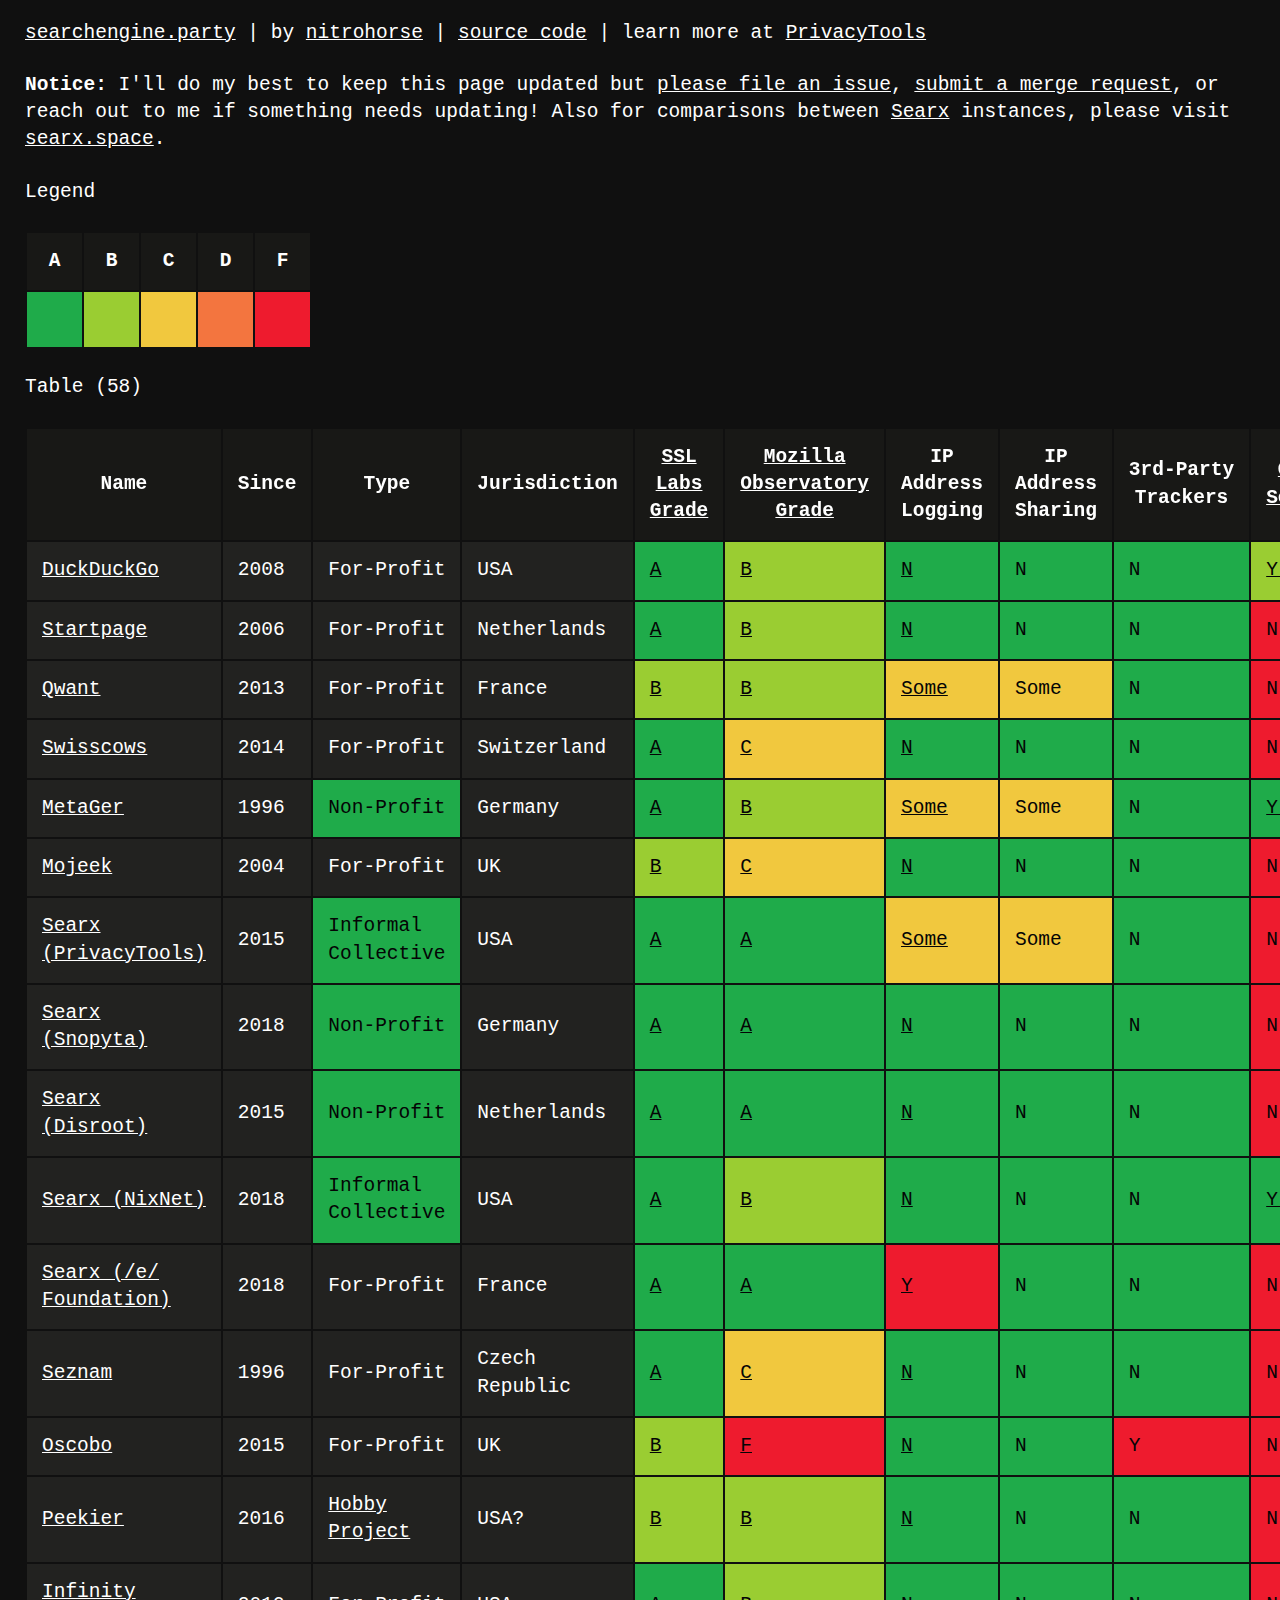
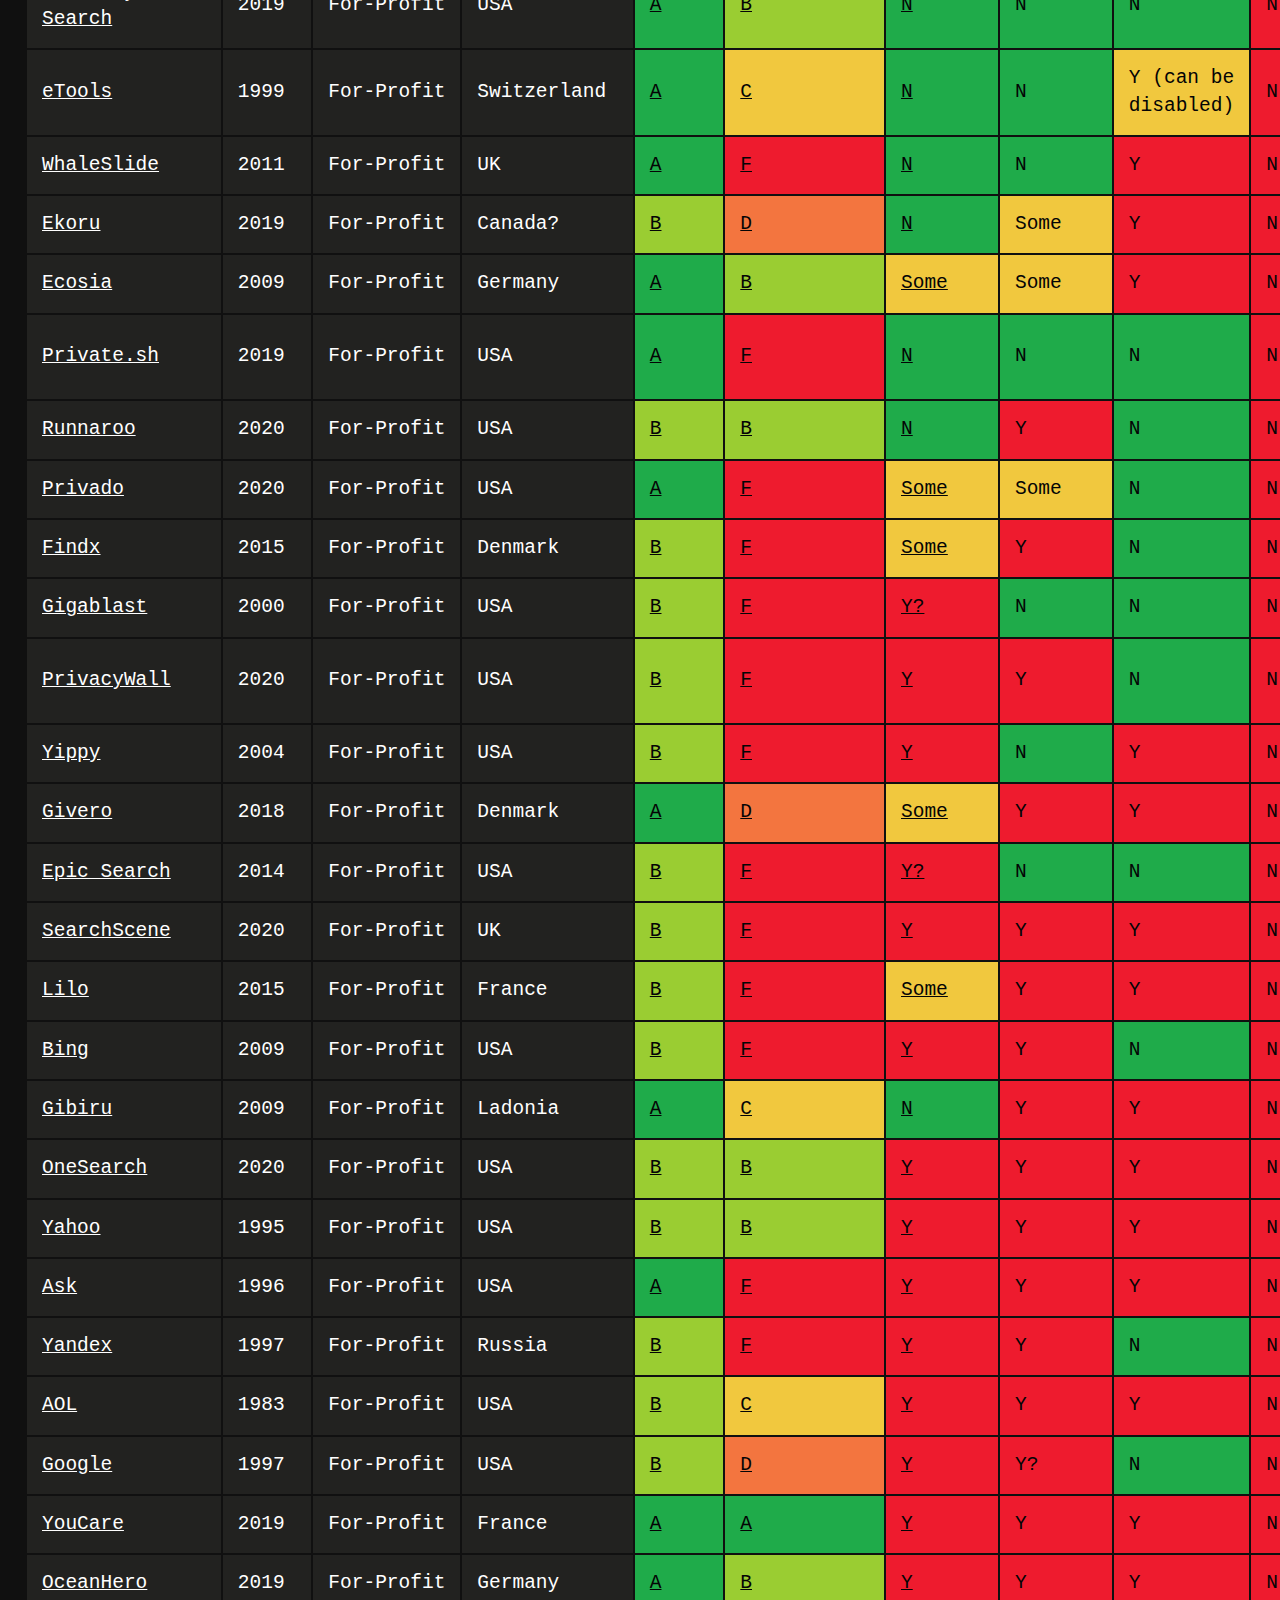
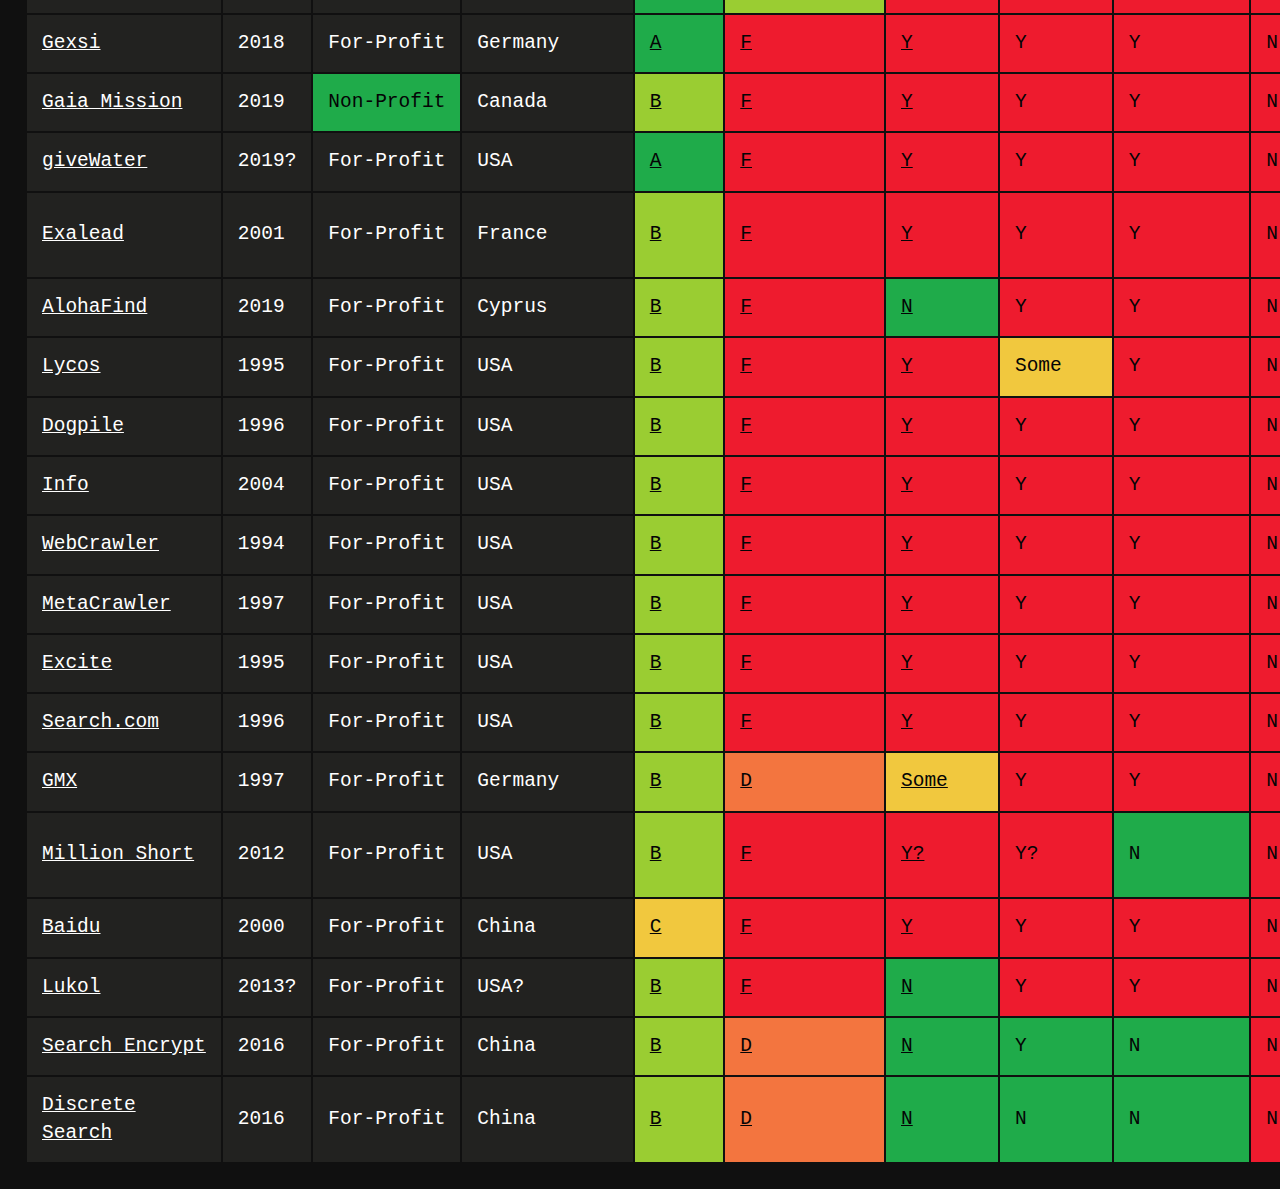
==== index.html @ 4ae49637 "Update Startpage observatory score to B" ====
<!doctype html>
<html class="no-js" lang="en-US">

<head>
	<meta charset="utf-8">
	<title>Search Engine Party</title>
	<meta name="description" content="Compare popular search engines across security and privacy related data points.">
	<meta name="viewport" content="width=device-width, initial-scale=1">

	<link rel="apple-touch-icon" href="icon.png">

	<link rel="stylesheet" href="css/normalize.css">
	<link rel="stylesheet" href="css/main.css">
</head>

<body>
	<!--[if IE]>
		<p class="browserupgrade">You are using an <strong>outdated</strong> browser. Please <a href="https://browsehappy.com" target="_blank" rel="external noopener noreferrer">upgrade your browser</a> to improve your experience and security.</p>
	<![endif]-->

	<p id="header-links">
		<a href="https://searchengine.party/" rel="external noopener noreferrer">searchengine.party</a> | by <a href="https://nitrohorse.com/" target="_blank" rel="external noopener noreferrer">nitrohorse</a> | <a href="https://gitlab.com/nitrohorse/search-engines-compare" target="_blank" rel="external noopener noreferrer">source code</a> | learn more at <a href="https://www.privacytools.io/" target="_blank" rel="external noopener noreferrer">PrivacyTools</a>
	</p>

	<p class="header-title">
		<b>Notice:</b> I'll do my best to keep this page updated but <a href="https://gitlab.com/nitrohorse/search-engines-compare/-/issues" target="_blank" rel="external noopener noreferrer">please file an issue</a>, <a href="https://gitlab.com/nitrohorse/search-engines-compare/-/merge_requests" target="_blank" rel="external noopener noreferrer">submit a merge request</a>, or reach out to me if something needs updating! Also for comparisons between <a href="https://searx.me" target="_blank" rel="external noopener noreferrer">Searx</a> instances, please visit <a href="https://searx.space" target="_blank" rel="external noopener noreferrer">searx.space</a>.
	</p>

	<p class="header-title">
		Legend
	</p>

	<table aria-label="Legend">
		<tr>
			<th>A</th>
			<th>B</th>
			<th>C</th>
			<th>D</th>
			<th>F</th>
		</tr>
		<tr>
			<td class="legend a-rating text-rating"></td>
			<td class="legend b-rating text-rating"></td>
			<td class="legend c-rating text-rating"></td>
			<td class="legend d-rating text-rating"></td>
			<td class="legend f-rating text-rating"></td>
		</tr>
	</table>

	<p class="header-title">
		Table (58)
	</p>

	<table id="comparison" aria-label="Comparison">
		<thead>
			<tr>
				<th id="header-name">Name</th>
				<th id="header-since">Since</th>
				<th id="header-type">Type</th>
				<th id="header-jurisdiction">Jurisdiction</th>
				<th id="header-ssllabs"><a href="https://www.ssllabs.com/ssltest/" target="_blank" rel="external noopener noreferrer">SSL Labs Grade</a></th>
				<th id="header-observatory"><a href="https://observatory.mozilla.org/" target="_blank" rel="external noopener noreferrer">Mozilla Observatory Grade</a></th>
				<th id="header-ip-logging">IP Address Logging</th>
				<th id="header-ip-sharing">IP Address Sharing</th>
				<th id="header-3rd-party-tracking">3rd-Party Trackers</th>
				<th id="header-onion-service"><a href="https://en.wikipedia.org/wiki/.onion" target="_blank" rel="external noopener noreferrer">Onion Service</a></th>
				<th id="header-post-request"><a href="https://en.wikipedia.org/wiki/POST_(HTTP)" target="_blank" rel="external noopener noreferrer">POST Request Support</a></th>
				<th id="header-dnssec"><a href="https://en.wikipedia.org/wiki/Domain_Name_System_Security_Extensions" target="_blank" rel="external noopener noreferrer">DNSSEC</a></th>
				<th id="header-ipv6"><a href="https://en.wikipedia.org/wiki/IPv6" target="_blank" rel="external noopener noreferrer">IPv6</a></th>
				<th id="header-hsts"><a href="https://en.wikipedia.org/wiki/HTTP_Strict_Transport_Security" target="_blank" rel="external noopener noreferrer">HSTS</a></th>
				<th id="header-disabled-js">Disabled JS Support</th>
				<th id="header-onion-captchas">Onion Routing CAPTCHAs</th>
				<th id="header-filters-adult-content">Filters Adult Content</th>
				<th id="header-proxy-service">Proxy Service</th>
				<th id="header-clearnet-url">GET URL</th>
			</tr>
		</thead>
		<tbody>
			<tr>
				<td id="duckduckgo-name"><a href="https://duckduckgo.com" target="_blank" rel="external noopener noreferrer">DuckDuckGo</a></td>
				<td id="duckduckgo-since">2008</td>
				<td id="duckduckgo-type">For-Profit</td>
				<td id="duckduckgo-jurisdiction">USA</td>
				<td id="duckduckgo-ssllabs" class="a-rating"><a href="https://www.ssllabs.com/ssltest/analyze.html?d=duckduckgo.com" target="_blank" rel="external noopener noreferrer" class="text-rating"><div class="a-rating text-rating">A<br /></div></a></td>
				<td id="duckduckgo-observatory" class="b-rating"><a href="https://observatory.mozilla.org/analyze/duckduckgo.com" target="_blank" rel="external noopener noreferrer" class="text-rating"><div class="b-rating text-rating">B<br /></div></a></td>
				<td id="duckduckgo-ip-logging" class="a-rating"><a href="https://duckduckgo.com/privacy" target="_blank" rel="external noopener noreferrer" class="text-rating"><div class="a-rating text-rating">N<br /></div></a></td>
				<td id="duckduckgo-ip-sharing" class="a-rating text-rating">N</td>
				<td id="duckduckgo-3rd-party-trackers" class="a-rating text-rating">N</td>
				<td id="duckduckgo-onion-service" class="b-rating"><a href="https://3g2upl4pq6kufc4m.onion/" target="_blank" rel="external noopener noreferrer" class="text-rating"><div class="b-rating text-rating">Y (v2)<br /></div></a></td>
				<td id="duckduckgo-post-request" class="a-rating text-rating">Y</td>
				<td id="duckduckgo-dnssec" class="f-rating"><a href="https://en.internet.nl/site/duckduckgo.com" target="_blank" rel="external noopener noreferrer" class="text-rating"><div class="f-rating text-rating">N<br /></div></a></td>
				<td id="duckduckgo-ipv6" class="f-rating"><a href="https://en.internet.nl/site/duckduckgo.com" target="_blank" rel="external noopener noreferrer" class="text-rating"><div class="f-rating text-rating">N<br /></div></a></td>
				<td id="duckduckgo-hsts" class="a-rating"><a href="https://en.internet.nl/site/duckduckgo.com" target="_blank" rel="external noopener noreferrer" class="text-rating"><div class="a-rating text-rating">Y<br /></div></a></td>
				<td id="duckduckgo-disabled-js" class="a-rating text-rating">Y</td>
				<td id="duckduckgo-onion-captchas" class="a-rating text-rating">N</td>
				<td id="duckduckgo-filters-adult-content" class="a-rating text-rating">N</td>
				<td id="duckduckgo-proxy-service" class="f-rating text-rating">N</td>
				<td id="duckduckgo-clearnet-url">https://duckduckgo.com/?q=%s</td>
			</tr>
			<tr>
				<td id="startpage-name"><a href="https://www.startpage.com" target="_blank" rel="external noopener noreferrer">Startpage</a></td>
				<td id="startpage-since">2006</td>
				<td id="startpage-type">For-Profit</td>
				<td id="startpage-jurisdiction">Netherlands</td>
				<td id="startpage-ssllabs" class="a-rating"><a href="https://www.ssllabs.com/ssltest/analyze.html?d=startpage.com" target="_blank" rel="external noopener noreferrer" class="text-rating"><div class="a-rating text-rating">A<br /></div></a></td>
				<td id="startpage-observatory" class="b-rating"><a href="https://observatory.mozilla.org/analyze/startpage.com" target="_blank" rel="external noopener noreferrer" class="text-rating"><div class="b-rating text-rating">B<br /></div></a></td>
				<td id="startpage-ip-logging" class="a-rating"><a href="https://www.startpage.com/en/search/privacy-policy.html" target="_blank" rel="external noopener noreferrer" class="text-rating"><div class="a-rating text-rating">N<br /></div></a></td>
				<td id="startpage-ip-sharing" class="a-rating text-rating">N</td>
				<td id="startpage-3rd-party-trackers" class="a-rating text-rating">N</td>
				<td id="startpage-onion-service" class="f-rating text-rating">N</td>
				<td id="startpage-post-request" class="a-rating text-rating">Y</td>
				<td id="startpage-dnssec" class="a-rating"><a href="https://en.internet.nl/site/www.startpage.com" target="_blank" rel="external noopener noreferrer" class="text-rating"><div class="a-rating text-rating">Y<br /></div></a></td>
				<td id="startpage-ipv6" class="f-rating"><a href="https://en.internet.nl/site/www.startpage.com" target="_blank" rel="external noopener noreferrer" class="text-rating"><div class="f-rating text-rating">N<br /></div></a></td>
				<td id="startpage-hsts" class="a-rating"><a href="https://en.internet.nl/site/www.startpage.com" target="_blank" rel="external noopener noreferrer" class="text-rating"><div class="a-rating text-rating">Y<br /></div></a></td>
				<td id="startpage-disabled-js" class="a-rating text-rating">Y</td>
				<td id="startpage-onion-captchas" class="c-rating text-rating">Some</td>
				<td id="startpage-filters-adult-content" class="a-rating text-rating">N</td>
				<td id="startpage-proxy-service" class="a-rating text-rating"><a href="https://www.startpage.com/en/search/proxy-help.html" target="_blank" rel="external noopener noreferrer" class="text-rating"><div class="a-rating text-rating">Y<br /></div></a></td>
				<td id="startpage-clearnet-url">https://www.startpage.com/do/dsearch?query=%s</td>
			</tr>
			<tr>
				<td id="qwant-"><a href="https://www.qwant.com" target="_blank" rel="external noopener noreferrer">Qwant</a></td>
				<td id="qwant-since">2013</td>
				<td id="qwant-type">For-Profit</td>
				<td id="qwant-jurisdiction">France</td>
				<td id="qwant-ssllabs" class="b-rating"><a href="https://www.ssllabs.com/ssltest/analyze.html?d=www.qwant.com" target="_blank" rel="external noopener noreferrer" class="text-rating"><div class="b-rating text-rating">B<br /></div></a></td>
				<td id="qwant-observatory" class="b-rating"><a href="https://observatory.mozilla.org/analyze/www.qwant.com" target="_blank" rel="external noopener noreferrer" class="text-rating"><div class="b-rating text-rating">B<br /></div></a></td>
				<td id="qwant-ip-logging" class="c-rating"><a href="https://about.qwant.com/legal/privacy/" target="_blank" rel="external noopener noreferrer" class="text-rating"><div class="c-rating text-rating">Some<br /></div></a></td>
				<td id="qwant-ip-sharing" class="c-rating text-rating">Some</td>
				<td id="qwant-3rd-party-trackers" class="a-rating text-rating">N</td>
				<td id="qwant-onion-service" class="f-rating text-rating">N</td>
				<td id="qwant-post-request" class="f-rating text-rating">N</td>
				<td id="qwant-dnssec" class="a-rating"><a href="https://en.internet.nl/site/www.qwant.com" target="_blank" rel="external noopener noreferrer" class="text-rating"><div class="a-rating text-rating">Y<br /></div></a></td>
				<td id="qwant-ipv6" class="f-rating"><a href="https://en.internet.nl/site/www.qwant.com" target="_blank" rel="external noopener noreferrer" class="text-rating"><div class="f-rating text-rating">N<br /></div></a></td>
				<td id="qwant-hsts" class="a-rating"><a href="https://en.internet.nl/site/www.qwant.com" target="_blank" rel="external noopener noreferrer" class="text-rating"><div class="a-rating text-rating">Y<br /></div></a></td>
				<td id="qwant-disabled-js" class="a-rating text-rating">Y</td>
				<td id="qwant-onion-captchas" class="c-rating text-rating">Some</td>
				<td id="qwant-filters-adult-content" class="a-rating text-rating">N</td>
				<td id="qwant-proxy-service" class="f-rating text-rating">N</td>
				<td id="qwant-clearnet-url">https://www.qwant.com/?q=%s</td>
			</tr>
			<tr>
				<td id="swisscows-name"><a href="https://swisscows.ch" target="_blank" rel="external noopener noreferrer">Swisscows</a></td>
				<td id="swisscows-since">2014</td>
				<td id="swisscows-type">For-Profit</td>
				<td id="swisscows-jurisdiction">Switzerland</td>
				<td id="swisscows-ssllabs" class="a-rating"><a href="https://www.ssllabs.com/ssltest/analyze.html?d=swisscows.ch" target="_blank" rel="external noopener noreferrer" class="text-rating"><div class="a-rating text-rating">A<br /></div></a></td>
				<td id="swisscows-observatory" class="c-rating"><a href="https://observatory.mozilla.org/analyze/swisscows.ch" target="_blank" rel="external noopener noreferrer" class="text-rating"><div class="c-rating text-rating">C<br /></div></a></td>
				<td id="swisscows-ip-logging" class="a-rating"><a href="https://swisscows.ch/en/privacy" target="_blank" rel="external noopener noreferrer" class="text-rating"><div class="a-rating text-rating">N<br /></div></a></td>
				<td id="swisscows-ip-sharing" class="a-rating text-rating">N</td>
				<td id="swisscows-3rd-party-trackers" class="a-rating text-rating">N</td>
				<td id="swisscows-onion-service" class="f-rating text-rating">N</td>
				<td id="swisscows-post-request" class="f-rating text-rating">N</td>
				<td id="swisscows-dnssec" class="f-rating"><a href="https://en.internet.nl/site/swisscows.ch" target="_blank" rel="external noopener noreferrer" class="text-rating"><div class="f-rating text-rating">N<br /></div></a></td>
				<td id="swisscows-ipv6" class="f-rating"><a href="https://en.internet.nl/site/swisscows.ch" target="_blank" rel="external noopener noreferrer" class="text-rating"><div class="f-rating text-rating">N<br /></div></a></td>
				<td id="swisscows-hsts" class="a-rating"><a href="https://en.internet.nl/site/swisscows.ch" target="_blank" rel="external noopener noreferrer" class="text-rating"><div class="a-rating text-rating">Y<br /></div></a></td>
				<td id="swisscows-disabled-js" class="f-rating text-rating">N</td>
				<td id="swisscows-onion-captchas" class="a-rating text-rating">N</td>
				<td id="swisscows-filters-adult-content" class="f-rating text-rating">Y</td>
				<td id="swisscows-proxy-service" class="f-rating text-rating">N</td>
				<td id="swisscows-clearnet-url">https://swisscows.ch/?query=%s</td>
			</tr>
			<tr>
				<td id="metager-name"><a href="https://metager.org" target="_blank" rel="external noopener noreferrer">MetaGer</a></td>
				<td id="metager-since-since">1996</td>
				<td id="metager-type" class="a-rating text-rating">Non-Profit</td>
				<td id="metager-jurisdiction">Germany</td>
				<td id="metager-ssllabs" class="a-rating"><a href="https://www.ssllabs.com/ssltest/analyze.html?d=metager.org" target="_blank" rel="external noopener noreferrer" class="text-rating"><div class="a-rating text-rating">A<br /></div></a></td>
				<td id="metager-observatory" class="b-rating"><a href="https://observatory.mozilla.org/analyze/metager.org" target="_blank" rel="external noopener noreferrer" class="text-rating"><div class="b-rating text-rating">B<br /></div></a></td>
				<td id="metager-ip-logging" class="c-rating"><a href="https://metager.org/en/datenschutz/" target="_blank" rel="external noopener noreferrer" class="text-rating"><div class="c-rating text-rating">Some<br /></div></a></td>
				<td id="metager-ip-sharing" class="c-rating text-rating">Some</td>
				<td id="metager-3rd-party-trackers" class="a-rating text-rating">N</td>
				<td id="metager-onion-service" class="a-rating"><a href="http://metagerv65pwclop2rsfzg4jwowpavpwd6grhhlvdgsswvo6ii4akgyd.onion/en" target="_blank" rel="external noopener noreferrer" class="text-rating"><div class="a-rating text-rating">Y (v3)<br /></div></a></td>
				<td id="metager-post-request" class="f-rating text-rating">N</td>
				<td id="metager-dnssec" class="f-rating"><a href="https://en.internet.nl/site/metager.org" target="_blank" rel="external noopener noreferrer" class="text-rating"><div class="f-rating text-rating">N<br /></div></a></td>
				<td id="metager-ipv6" class="a-rating"><a href="https://en.internet.nl/site/metager.org" target="_blank" rel="external noopener noreferrer" class="text-rating"><div class="a-rating text-rating">Y<br /></div></a></td>
				<td id="metager-hsts" class="a-rating"><a href="https://en.internet.nl/site/metager.org" target="_blank" rel="external noopener noreferrer" class="text-rating"><div class="a-rating text-rating">Y<br /></div></a></td>
				<td id="metager-disabled-js" class="a-rating text-rating">Y</td>
				<td id="metager-onion-captchas" class="a-rating text-rating">N</td>
				<td id="metager-filters-adult-content" class="a-rating text-rating">N</td>
				<td id="metager-proxy-service" class="a-rating text-rating"><a href="https://metager.org/about" target="_blank" rel="external noopener noreferrer" class="text-rating"><div class="a-rating text-rating">Y<br /></div></a></td>
				<td id="metager-clearnet-url">https://metager.org/meta/meta.ger3?eingabe=%s</td>
			</tr>
			<tr>
				<td id="mojeek-name"><a href="https://www.mojeek.com" target="_blank" rel="external noopener noreferrer">Mojeek</a></td>
				<td id="mojeek-since">2004</td>
				<td id="mojeek-type">For-Profit</td>
				<td id="mojeek-jurisdiction">UK</td>
				<td id="mojeek-ssllabs" class="b-rating"><a href="https://www.ssllabs.com/ssltest/analyze.html?d=mojeek.com" target="_blank" rel="external noopener noreferrer" class="text-rating"><div class="b-rating text-rating">B<br /></div></a></td>
				<td id="mojeek-observatory" class="c-rating"><a href="https://observatory.mozilla.org/analyze/mojeek.com" target="_blank" rel="external noopener noreferrer" class="text-rating"><div class="c-rating text-rating">C<br /></div></a></td>
				<td id="mojeek-ip-logging" class="a-rating"><a href="https://www.mojeek.com/about/privacy/" target="_blank" rel="external noopener noreferrer" class="text-rating"><div class="a-rating text-rating">N<br /></div></a></td>
				<td id="mojeek-ip-sharing" class="a-rating text-rating">N</td>
				<td id="mojeek-3rd-party-trackers" class="a-rating text-rating">N</td>
				<td id="mojeek-onion-service" class="f-rating text-rating">N</td>
				<td id="mojeek-post-request" class="f-rating text-rating">N</td>
				<td id="mojeek-dnssec" class="f-rating"><a href="https://en.internet.nl/site/www.mojeek.com" target="_blank" rel="external noopener noreferrer" class="text-rating"><div class="f-rating text-rating">N<br /></div></a></td>
				<td id="mojeek-ipv6" class="f-rating"><a href="https://en.internet.nl/site/www.mojeek.com" target="_blank" rel="external noopener noreferrer" class="text-rating"><div class="f-rating text-rating">N<br /></div></a></td>
				<td id="mojeek-hsts" class="f-rating"><a href="https://en.internet.nl/site/www.mojeek.com" target="_blank" rel="external noopener noreferrer" class="text-rating"><div class="f-rating text-rating">N<br /></div></a></td>
				<td id="mojeek-disabled-js" class="a-rating text-rating">Y</td>
				<td id="mojeek-onion-captchas" class="a-rating text-rating">N</td>
				<td id="mojeek-filters-adult-content" class="a-rating text-rating">N</td>
				<td id="mojeek-proxy-service" class="f-rating text-rating">N</td>
				<td id="mojeek-clearnet-url">https://www.mojeek.com/search?q=%s</td>
			</tr>
			<tr>
				<td id="privacytools-name"><a href="https://search.privacytools.io/searx/" target="_blank" rel="external noopener noreferrer">Searx (PrivacyTools)</a></td>
				<td id="privacytools-since">2015</td>
				<td id="privacytools-type" class="a-rating text-rating">Informal Collective</td>
				<td id="privacytools-jurisdiction">USA</td>
				<td id="privacytools-ssllabs" class="a-rating"><a href="https://www.ssllabs.com/ssltest/analyze.html?d=search.privacytools.io" target="_blank" rel="external noopener noreferrer" class="text-rating"><div class="a-rating text-rating">A<br /></div></a></td>
				<td id="privacytools-observatory" class="a-rating"><a href="https://observatory.mozilla.org/analyze/search.privacytools.io" target="_blank" rel="external noopener noreferrer" class="text-rating"><div class="a-rating text-rating">A<br /></div></a></td>
				<td id="privacytools-ip-logging" class="c-rating"><a href="https://www.privacytools.io/privacy/" target="_blank" rel="external noopener noreferrer" class="text-rating"><div class="c-rating text-rating">Some<br /></div></a></td>
				<td id="privacytools-ip-sharing" class="c-rating text-rating">Some</td>
				<td id="privacytools-3rd-party-trackers" class="a-rating text-rating">N</td>
				<td id="privacytools-onion-service" class="f-rating text-rating">N</td>
				<td id="privacytools-post-request" class="a-rating text-rating">Y</td>
				<td id="privacytools-dnssec" class="a-rating"><a href="https://en.internet.nl/site/search.privacytools.io" target="_blank" rel="external noopener noreferrer" class="text-rating"><div class="a-rating text-rating">Y<br /></div></a></td>
				<td id="privacytools-ipv6" class="a-rating"><a href="https://en.internet.nl/site/search.privacytools.io" target="_blank" rel="external noopener noreferrer" class="text-rating"><div class="a-rating text-rating">Y<br /></div></a></td>
				<td id="privacytools-hsts" class="a-rating"><a href="https://en.internet.nl/site/search.privacytools.io" target="_blank" rel="external noopener noreferrer" class="text-rating"><div class="a-rating text-rating">Y<br /></div></a></td>
				<td id="privacytools-disabled-js" class="a-rating text-rating">Y</td>
				<td id="privacytools-onion-captchas" class="a-rating text-rating">N</td>
				<td id="privacytools-filters-adult-content" class="a-rating text-rating">N</td>
				<td id="privacytools-proxy-service" class="f-rating text-rating">N</td>
				<td id="privacytools-clearnet-url">https://search.privacytools.io/searx/?q=%s</td>
			</tr>
			<tr>
				<td id="snopyta-name"><a href="https://search.snopyta.org" target="_blank" rel="external noopener noreferrer">Searx (Snopyta)</a></td>
				<td id="snopyta-since">2018</td>
				<td id="snopyta-type" class="a-rating text-rating">Non-Profit</td>
				<td id="snopyta-jurisdiction">Germany</td>
				<td id="snopyta-ssllabs" class="a-rating"><a href="https://www.ssllabs.com/ssltest/analyze.html?d=search.snopyta.org" target="_blank" rel="external noopener noreferrer" class="text-rating"><div class="a-rating text-rating">A<br /></div></a></td>
				<td id="snopyta-observatory" class="a-rating"><a href="https://observatory.mozilla.org/analyze/search.snopyta.org" target="_blank" rel="external noopener noreferrer" class="text-rating"><div class="a-rating text-rating">A<br /></div></a></td>
				<td id="snopyta-ip-logging" class="a-rating"><a href="https://snopyta.org/privacy_policy/" target="_blank" rel="external noopener noreferrer" class="text-rating"><div class="a-rating text-rating">N<br /></div></a></td>
				<td id="snopyta-ip-sharing" class="a-rating text-rating">N</td>
				<td id="snopyta-3rd-party-trackers" class="a-rating text-rating">N</td>
				<td id="snopyta-onion-service" class="f-rating text-rating">N</td>
				<td id="snopyta-post-request" class="a-rating text-rating">Y</td>
				<td id="snopyta-dnssec" class="a-rating"><a href="https://en.internet.nl/site/search.snopyta.org" target="_blank" rel="external noopener noreferrer" class="text-rating"><div class="a-rating text-rating">Y<br /></div></a></td>
				<td id="snopyta-ipv6" class="a-rating"><a href="https://en.internet.nl/site/search.snopyta.org" target="_blank" rel="external noopener noreferrer" class="text-rating"><div class="a-rating text-rating">Y<br /></div></a></td>
				<td id="snopyta-hsts" class="a-rating"><a href="https://en.internet.nl/site/search.snopyta.org" target="_blank" rel="external noopener noreferrer" class="text-rating"><div class="a-rating text-rating">Y<br /></div></a></td>
				<td id="snopyta-disabled-js" class="a-rating text-rating">Y</td>
				<td id="snopyta-onion-captchas" class="a-rating text-rating">N</td>
				<td id="snopyta-filters-adult-content" class="a-rating text-rating">N</td>
				<td id="snopyta-proxy-service" class="f-rating text-rating">N</td>
				<td id="snopyta-clearnet-url">https://search.snopyta.org/?q=%s</td>
			</tr>
			<tr>
				<td id="disroot-name"><a href="https://search.disroot.org" target="_blank" rel="external noopener noreferrer">Searx (Disroot)</a></td>
				<td id="disroot-since">2015</td>
				<td id="disroot-type" class="a-rating text-rating">Non-Profit</td>
				<td id="disroot-jurisdiction">Netherlands</td>
				<td id="disroot-ssllabs" class="a-rating"><a href="https://www.ssllabs.com/ssltest/analyze.html?d=search.disroot.org" target="_blank" rel="external noopener noreferrer" class="text-rating"><div class="a-rating text-rating">A<br /></div></a></td>
				<td id="disroot-observatory" class="a-rating"><a href="https://observatory.mozilla.org/analyze/search.disroot.org" target="_blank" rel="external noopener noreferrer" class="text-rating"><div class="a-rating text-rating">A<br /></div></a></td>
				<td id="disroot-ip-logging" class="a-rating"><a href="https://disroot.org/en/privacy_policy" target="_blank" rel="external noopener noreferrer" class="text-rating"><div class="a-rating text-rating">N<br /></div></a></td>
				<td id="disroot-ip-sharing" class="a-rating text-rating">N</td>
				<td id="disroot-3rd-party-trackers" class="a-rating text-rating">N</td>
				<td id="disroot-onion-service" class="f-rating text-rating">N</td>
				<td id="disroot-post-request" class="a-rating text-rating">Y</td>
				<td id="disroot-dnssec" class="a-rating"><a href="https://en.internet.nl/site/search.disroot.org" target="_blank" rel="external noopener noreferrer" class="text-rating"><div class="a-rating text-rating">Y<br /></div></a></td>
				<td id="disroot-ipv6" class="f-rating"><a href="https://en.internet.nl/site/search.disroot.org" target="_blank" rel="external noopener noreferrer" class="text-rating"><div class="f-rating text-rating">N<br /></div></a></td>
				<td id="disroot-hsts" class="a-rating"><a href="https://en.internet.nl/site/search.disroot.org" target="_blank" rel="external noopener noreferrer" class="text-rating"><div class="a-rating text-rating">Y<br /></div></a></td>
				<td id="disroot-disabled-js" class="a-rating text-rating">Y</td>
				<td id="disroot-onion-captchas" class="a-rating text-rating">N</td>
				<td id="disroot-filters-adult-content" class="a-rating text-rating">N</td>
				<td id="disroot-proxy-service" class="f-rating text-rating">N</td>
				<td id="disroot-clearnet-url">https://search.disroot.org/?q=%s</td>
			</tr>
			<tr>
				<td id="nixnet-name"><a href="https://searx.nixnet.services" target="_blank" rel="external noopener noreferrer">Searx (NixNet)</a></td>
				<td id="nixnet-since">2018</td>
				<td id="nixnet-type" class="a-rating text-rating">Informal Collective</td>
				<td id="nixnet-jurisdiction">USA</td>
				<td id="nixnet-ssllabs" class="a-rating"><a href="https://www.ssllabs.com/ssltest/analyze.html?d=searx.nixnet.services" target="_blank" rel="external noopener noreferrer" class="text-rating"><div class="a-rating text-rating">A<br /></div></a></td>
				<td id="nixnet-observatory" class="b-rating"><a href="https://observatory.mozilla.org/analyze/searx.nixnet.services" target="_blank" rel="external noopener noreferrer" class="text-rating"><div class="b-rating text-rating">B<br /></div></a></td>
				<td id="nixnet-ip-logging" class="a-rating"><a href="https://nixnet.services/privacy" target="_blank" rel="external noopener noreferrer" class="text-rating"><div class="a-rating text-rating">N<br /></div></a></td>
				<td id="nixnet-ip-sharing" class="a-rating text-rating">N</td>
				<td id="nixnet-3rd-party-trackers" class="a-rating text-rating">N</td>
				<td id="nixnet-onion-service" class="a-rating"><a href="http://searx.l4qlywnpwqsluw65ts7md3khrivpirse744un3x7mlskqauz5pyuzgqd.onion/" target="_blank" rel="external noopener noreferrer" class="text-rating"><div class="a-rating text-rating">Y (v3)<br /></div></a></td>
				<td id="nixnet-post-request" class="a-rating text-rating">Y</td>
				<td id="nixnet-dnssec" class="a-rating"><a href="https://en.internet.nl/site/searx.nixnet.services" target="_blank" rel="external noopener noreferrer" class="text-rating"><div class="a-rating text-rating">Y<br /></div></a></td>
				<td id="nixnet-ipv6" class="a-rating"><a href="https://en.internet.nl/site/searx.nixnet.services" target="_blank" rel="external noopener noreferrer" class="text-rating"><div class="a-rating text-rating">Y<br /></div></a></td>
				<td id="nixnet-hsts" class="a-rating"><a href="https://en.internet.nl/site/searx.nixnet.services" target="_blank" rel="external noopener noreferrer" class="text-rating"><div class="a-rating text-rating">Y<br /></div></a></td>
				<td id="nixnet-disabled-js" class="a-rating text-rating">Y</td>
				<td id="nixnet-onion-captchas" class="a-rating text-rating">N</td>
				<td id="nixnet-filters-adult-content" class="a-rating text-rating">N</td>
				<td id="nixnet-proxy-service" class="f-rating text-rating">N</td>
				<td id="nixnet-clearnet-url">https://searx.nixnet.services/?q=%s</td>
			</tr>
			<tr>
				<td id="e-spot-name"><a href="https://spot.ecloud.global" target="_blank" rel="external noopener noreferrer">Searx (/e/ Foundation)</a></td>
				<td id="e-spot-since">2018</td>
				<td id="e-spot-type">For-Profit</td>
				<td id="e-spot-jurisdiction">France</td>
				<td id="e-spot-ssllabs" class="a-rating"><a href="https://www.ssllabs.com/ssltest/analyze.html?d=spot.ecloud.global" target="_blank" rel="external noopener noreferrer" class="text-rating"><div class="a-rating text-rating">A<br /></div></a></td>
				<td id="e-spot-observatory" class="a-rating"><a href="https://observatory.mozilla.org/analyze/spot.ecloud.global" target="_blank" rel="external noopener noreferrer" class="text-rating"><div class="a-rating text-rating">A<br /></div></a></td>
				<td id="e-spot-ip-logging" class="f-rating"><a href="https://e.foundation/legal-notice-privacy" target="_blank" rel="external noopener noreferrer" class="text-rating"><div class="f-rating text-rating">Y<br /></div></a></td>
				<td id="e-spot-ip-sharing" class="a-rating text-rating">N</td>
				<td id="e-spot-3rd-party-trackers" class="a-rating text-rating">N</td>
				<td id="e-spot-onion-service" class="f-rating text-rating">N</td>
				<td id="e-spot-post-request" class="a-rating text-rating">Y</td>
				<td id="e-spot-dnssec" class="a-rating"><a href="https://en.internet.nl/site/spot.ecloud.global" target="_blank" rel="external noopener noreferrer" class="text-rating"><div class="a-rating text-rating">Y<br /></div></a></td>
				<td id="e-spot-ipv6" class="a-rating"><a href="https://en.internet.nl/site/spot.ecloud.global" target="_blank" rel="external noopener noreferrer" class="text-rating"><div class="a-rating text-rating">Y<br /></div></a></td>
				<td id="e-spot-hsts" class="a-rating"><a href="https://en.internet.nl/site/spot.ecloud.global" target="_blank" rel="external noopener noreferrer" class="text-rating"><div class="a-rating text-rating">Y<br /></div></a></td>
				<td id="e-spot-disabled-js" class="c-rating text-rating">Some</td>
				<td id="e-spot-onion-captchas" class="a-rating text-rating">N</td>
				<td id="e-spot-filters-adult-content" class="a-rating text-rating">N</td>
				<td id="e-spot-proxy-service" class="f-rating text-rating">N</td>
				<td id="e-spot-clearnet-url">https://spot.ecloud.global/?q=%s</td>
			</tr>
			<tr>
				<td id="seznam-name"><a href="https://www.seznam.cz" target="_blank" rel="external noopener noreferrer">Seznam</a></td>
				<td id="seznam-since">1996</td>
				<td id="seznam-type">For-Profit</td>
				<td id="seznam-jurisdiction">Czech Republic</td>
				<td id="seznam-ssllabs" class="a-rating"><a href="https://www.ssllabs.com/ssltest/analyze.html?d=www.seznam.cz" target="_blank" rel="external noopener noreferrer" class="text-rating"><div class="a-rating text-rating">A<br /></div></a></td>
				<td id="seznam-observatory" class="c-rating"><a href="https://observatory.mozilla.org/analyze/www.seznam.cz" target="_blank" rel="external noopener noreferrer" class="text-rating"><div class="c-rating text-rating">C<br /></div></a></td>
				<td id="seznam-ip-logging" class="a-rating"><a href="https://o.seznam.cz/ochrana-udaju/" target="_blank" rel="external noopener noreferrer" class="text-rating"><div class="a-rating text-rating">N<br /></div></a></td>
				<td id="seznam-ip-sharing" class="a-rating text-rating">N</td>
				<td id="seznam-3rd-party-trackers" class="a-rating text-rating">N</td>
				<td id="seznam-onion-service" class="f-rating text-rating">N</td>
				<td id="seznam-post-request" class="f-rating text-rating">N</td>
				<td id="seznam-dnssec" class="a-rating"><a href="https://en.internet.nl/site/www.seznam.cz" target="_blank" rel="external noopener noreferrer" class="text-rating"><div class="a-rating text-rating">Y<br /></div></a></td>
				<td id="seznam-ipv6" class="a-rating"><a href="https://en.internet.nl/site/www.seznam.cz" target="_blank" rel="external noopener noreferrer" class="text-rating"><div class="a-rating text-rating">Y<br /></div></a></td>
				<td id="seznam-hsts" class="f-rating"><a href="https://en.internet.nl/site/www.seznam.cz" target="_blank" rel="external noopener noreferrer" class="text-rating"><div class="f-rating text-rating">N<br /></div></a></td>
				<td id="seznam-disabled-js" class="a-rating text-rating">Y</td>
				<td id="seznam-onion-captchas" class="a-rating text-rating">N</td>
				<td id="seznam-filters-adult-content" class="a-rating text-rating">N</td>
				<td id="seznam-proxy-service" class="f-rating text-rating">N</td>
				<td id="seznam-clearnet-url">https://search.seznam.cz/?q=%s</td>
			</tr>
			<tr>
				<td id="oscobo-name"><a href="https://oscobo.com" target="_blank" rel="external noopener noreferrer">Oscobo</a></td>
				<td id="oscobo-since">2015</td>
				<td id="oscobo-type">For-Profit</td>
				<td id="oscobo-jurisdiction">UK</td>
				<td id="oscobo-ssllabs" class="b-rating"><a href="https://www.ssllabs.com/ssltest/analyze.html?d=oscobo.com" target="_blank" rel="external noopener noreferrer" class="text-rating"><div class="b-rating text-rating">B<br /></div></a></td>
				<td id="oscobo-observatory" class="f-rating"><a href="https://observatory.mozilla.org/analyze/oscobo.com" target="_blank" rel="external noopener noreferrer" class="text-rating"><div class="f-rating text-rating">F<br /></div></a></td>
				<td id="oscobo-ip-logging" class="a-rating"><a href="https://oscobo.com/ctnt.php?c=privacy" target="_blank" rel="external noopener noreferrer" class="text-rating"><div class="a-rating text-rating">N<br /></div></a></td>
				<td id="oscobo-ip-sharing" class="a-rating text-rating">N</td>
				<td id="oscobo-3rd-party-trackers" class="f-rating text-rating">Y</td>
				<td id="oscobo-onion-service" class="f-rating text-rating">N</td>
				<td id="oscobo-post-request" class="f-rating text-rating">N</td>
				<td id="oscobo-dnssec" class="f-rating"><a href="https://en.internet.nl/site/oscobo.com" target="_blank" rel="external noopener noreferrer" class="text-rating"><div class="f-rating text-rating">N<br /></div></a></td>
				<td id="oscobo-ipv6" class="f-rating"><a href="https://en.internet.nl/site/oscobo.com" target="_blank" rel="external noopener noreferrer" class="text-rating"><div class="f-rating text-rating">N<br /></div></a></td>
				<td id="oscobo-hsts" class="a-rating"><a href="https://en.internet.nl/site/oscobo.com" target="_blank" rel="external noopener noreferrer" class="text-rating"><div class="a-rating text-rating">Y<br /></div></a></td>
				<td id="oscobo-disabled-js" class="a-rating text-rating">Y</td>
				<td id="oscobo-onion-captchas" class="a-rating text-rating">N</td>
				<td id="oscobo-filters-adult-content" class="a-rating text-rating">N</td>
				<td id="oscobo-proxy-service" class="f-rating text-rating">N</td>
				<td id="oscobo-clearnet-url">https://oscobo.com/search.php?q=%s</td>
			</tr>
			<tr>
				<td id="peekier-name"><a href="https://peekier.com" target="_blank" rel="external noopener noreferrer">Peekier</a></td>
				<td id="peekier-since">2016</td>
				<td id="peekier-type"><a href="https://news.ycombinator.com/item?id=13166461" target="_blank" rel="external noopener noreferrer">Hobby Project<br /></a></td>
				<td id="peekier-jurisdiction">USA?</td>
				<td id="peekier-ssllabs" class="b-rating"><a href="https://www.ssllabs.com/ssltest/analyze.html?d=peekier.com" target="_blank" rel="external noopener noreferrer" class="text-rating"><div class="b-rating text-rating">B<br /></div></a></td>
				<td id="peekier-observatory" class="b-rating"><a href="https://observatory.mozilla.org/analyze/peekier.com" target="_blank" rel="external noopener noreferrer" class="text-rating"><div class="b-rating text-rating">B<br /></div></a></td>
				<td id="peekier-ip-logging" class="a-rating"><a href="https://peekier.com/privacy" target="_blank" rel="external noopener noreferrer" class="text-rating"><div class="a-rating text-rating">N<br /></div></a></td>
				<td id="peekier-ip-sharing" class="a-rating text-rating">N</td>
				<td id="peekier-3rd-party-trackers" class="a-rating text-rating">N</td>
				<td id="peekier-onion-service" class="f-rating text-rating">N</td>
				<td id="peekier-post-request" class="f-rating text-rating">N</td>
				<td id="peekier-dnssec" class="f-rating"><a href="https://en.internet.nl/site/peekier.com" target="_blank" rel="external noopener noreferrer" class="text-rating"><div class="f-rating text-rating">N<br /></div></a></td>
				<td id="peekier-ipv6" class="a-rating"><a href="https://en.internet.nl/site/peekier.com" target="_blank" rel="external noopener noreferrer" class="text-rating"><div class="a-rating text-rating">Y<br /></div></a></td>
				<td id="peekier-hsts" class="a-rating"><a href="https://en.internet.nl/site/peekier.com" target="_blank" rel="external noopener noreferrer" class="text-rating"><div class="a-rating text-rating">Y<br /></div></a></td>
				<td id="peekier-disabled-js" class="f-rating text-rating">N</td>
				<td id="peekier-onion-captchas" class="a-rating text-rating">N</td>
				<td id="peekier-filters-adult-content" class="a-rating text-rating">N</td>
				<td id="peekier-proxy-service" class="f-rating text-rating">N</td>
				<td id="peekier-clearnet-url">https://peekier.com/#!%s</td>
			</tr>
			<tr>
				<td id="infinitysearch-name"><a href="https://infinitysearch.co" target="_blank" rel="external noopener noreferrer">Infinity Search</a></td>
				<td id="infinitysearch-since">2019</td>
				<td id="infinitysearch-type">For-Profit</td>
				<td id="infinitysearch-jurisdiction">USA</td>
				<td id="infinitysearch-ssllabs" class="a-rating"><a href="https://www.ssllabs.com/ssltest/analyze.html?d=infinitysearch.co" target="_blank" rel="external noopener noreferrer" class="text-rating"><div class="a-rating text-rating">A<br /></div></a></td>
				<td id="infinitysearch-observatory" class="b-rating"><a href="https://observatory.mozilla.org/analyze/infinitysearch.co" target="_blank" rel="external noopener noreferrer" class="text-rating"><div class="b-rating text-rating">B<br /></div></a></td>
				<td id="infinitysearch-ip-logging" class="a-rating"><a href="https://infinitysearch.co/privacy" target="_blank" rel="external noopener noreferrer" class="text-rating"><div class="a-rating text-rating">N<br /></div></a></td>
				<td id="infinitysearch-ip-sharing" class="a-rating text-rating">N</td>
				<td id="infinitysearch-3rd-party-trackers" class="a-rating text-rating">N</td>
				<td id="infinitysearch-onion-service" class="f-rating text-rating">N</td>
				<td id="infinitysearch-post-request" class="a-rating text-rating">Y</td>
				<td id="infinitysearch-dnssec" class="f-rating"><a href="https://en.internet.nl/site/infinitysearch.co" target="_blank" rel="external noopener noreferrer" class="text-rating"><div class="f-rating text-rating">N<br /></div></a></td>
				<td id="infinitysearch-ipv6" class="f-rating"><a href="https://en.internet.nl/site/infinitysearch.co" target="_blank" rel="external noopener noreferrer" class="text-rating"><div class="f-rating text-rating">N<br /></div></a></td>
				<td id="infinitysearch-hsts" class="a-rating"><a href="https://en.internet.nl/site/infinitysearch.co" target="_blank" rel="external noopener noreferrer" class="text-rating"><div class="a-rating text-rating">Y<br /></div></a></td>
				<td id="infinitysearch-disabled-js" class="f-rating text-rating">N</td>
				<td id="infinitysearch-onion-captchas" class="a-rating text-rating">N</td>
				<td id="infinitysearch-filters-adult-content" class="a-rating text-rating">N</td>
				<td id="infinitysearch-proxy-service" class="f-rating text-rating">N</td>
				<td id="infinitysearch-clearnet-url">https://infinitysearch.co/results?q=%s</td>
			</tr>
			<tr>
				<td id="etools-name"><a href="https://www.etools.ch" target="_blank" rel="external noopener noreferrer">eTools</a></td>
				<td id="etools-since">1999</td>
				<td id="etools-type">For-Profit</td>
				<td id="etools-jurisdiction">Switzerland</td>
				<td id="etools-ssllabs" class="a-rating"><a href="https://www.ssllabs.com/ssltest/analyze.html?d=www.etools.ch" target="_blank" rel="external noopener noreferrer" class="text-rating"><div class="a-rating text-rating">A<br /></div></a></td>
				<td id="etools-observatory" class="c-rating"><a href="https://observatory.mozilla.org/analyze/www.etools.ch" target="_blank" rel="external noopener noreferrer" class="text-rating"><div class="c-rating text-rating">C<br /></div></a></td>
				<td id="etools-ip-logging" class="a-rating"><a href="https://www.etools.ch/privacy.do" target="_blank" rel="external noopener noreferrer" class="text-rating"><div class="a-rating text-rating">N<br /></div></a></td>
				<td id="etools-ip-sharing" class="a-rating text-rating">N</td>
				<td id="etools-3rd-party-trackers" class="c-rating text-rating">Y (can be disabled)</td>
				<td id="etools-onion-service" class="f-rating text-rating">N</td>
				<td id="etools-post-request" class="a-rating text-rating">Y</td>
				<td id="etools-dnssec" class="f-rating"><a href="https://en.internet.nl/site/www.etools.ch" target="_blank" rel="external noopener noreferrer" class="text-rating"><div class="f-rating text-rating">N<br /></div></a></td>
				<td id="etools-ipv6" class="f-rating"><a href="https://en.internet.nl/site/www.etools.ch" target="_blank" rel="external noopener noreferrer" class="text-rating"><div class="f-rating text-rating">N<br /></div></a></td>
				<td id="etools-hsts" class="a-rating"><a href="https://en.internet.nl/site/www.etools.ch" target="_blank" rel="external noopener noreferrer" class="text-rating"><div class="a-rating text-rating">Y<br /></div></a></td>
				<td id="etools-disabled-js" class="a-rating text-rating">Y</td>
				<td id="etools-onion-captchas" class="f-rating text-rating">Y</td>
				<td id="etools-filters-adult-content" class="a-rating text-rating">N</td>
				<td id="etools-proxy-service" class="f-rating text-rating">N</td>
				<td id="etools-clearnet-url">https://www.etools.ch/searchSubmit.do?query=%s</td>
			</tr>
			<tr>
				<td id="whaleslide-name"><a href="https://whaleslide.com" target="_blank" rel="external noopener noreferrer">WhaleSlide</a></td>
				<td id="whaleslide-since">2011</td>
				<td id="whaleslide-type">For-Profit</td>
				<td id="whaleslide-jurisdiction">UK</td>
				<td id="whaleslide-ssllabs" class="a-rating"><a href="https://www.ssllabs.com/ssltest/analyze.html?d=whaleslide.com" target="_blank" rel="external noopener noreferrer" class="text-rating"><div class="a-rating text-rating">A<br /></div></a></td>
				<td id="whaleslide-observatory" class="f-rating"><a href="https://observatory.mozilla.org/analyze/whaleslide.com" target="_blank" rel="external noopener noreferrer" class="text-rating"><div class="f-rating text-rating">F<br /></div></a></td>
				<td id="whaleslide-ip-logging" class="a-rating"><a href="https://whaleslide.com/info/privacy" target="_blank" rel="external noopener noreferrer" class="text-rating"><div class="a-rating text-rating">N<br /></div></a></td>
				<td id="whaleslide-ip-sharing" class="a-rating text-rating">N</td>
				<td id="whaleslide-3rd-party-trackers" class="f-rating text-rating">Y</td>
				<td id="whaleslide-onion-service" class="f-rating text-rating">N</td>
				<td id="whaleslide-post-request" class="f-rating text-rating">N</td>
				<td id="whaleslide-dnssec" class="f-rating"><a href="https://en.internet.nl/site/whaleslide.com" target="_blank" rel="external noopener noreferrer" class="text-rating"><div class="f-rating text-rating">N<br /></div></a></td>
				<td id="whaleslide-ipv6" class="f-rating"><a href="https://en.internet.nl/site/whaleslide.com" target="_blank" rel="external noopener noreferrer" class="text-rating"><div class="f-rating text-rating">N<br /></div></a></td>
				<td id="whaleslide-hsts" class="f-rating"><a href="https://en.internet.nl/site/whaleslide.com" target="_blank" rel="external noopener noreferrer" class="text-rating"><div class="f-rating text-rating">N<br /></div></a></td>
				<td id="whaleslide-disabled-js" class="f-rating text-rating">N</td>
				<td id="whaleslide-onion-captchas" class="a-rating text-rating">N</td>
				<td id="whaleslide-filters-adult-content" class="a-rating text-rating">N</td>
				<td id="whaleslide-proxy-service" class="f-rating text-rating">N</td>
				<td id="whaleslide-clearnet-url">https://whaleslide.com/search/web/%s</td>
			</tr>
			<tr>
				<td id="ekoru-name"><a href="https://www.ekoru.org" target="_blank" rel="external noopener noreferrer">Ekoru</a></td>
				<td id="ekoru-since">2019</td>
				<td id="ekoru-type">For-Profit</td>
				<td id="ekoru-jurisdiction">Canada?</td>
				<td id="ekoru-ssllabs" class="b-rating"><a href="https://www.ssllabs.com/ssltest/analyze.html?d=www.ekoru.org" target="_blank" rel="external noopener noreferrer" class="text-rating"><div class="b-rating text-rating">B<br /></div></a></td>
				<td id="ekoru-observatory" class="d-rating"><a href="https://observatory.mozilla.org/analyze/www.ekoru.org" target="_blank" rel="external noopener noreferrer" class="text-rating"><div class="d-rating text-rating">D<br /></div></a></td>
				<td id="ekoru-ip-logging" class="a-rating"><a href="https://www.ekoru.org/privacy/" target="_blank" rel="external noopener noreferrer" class="text-rating"><div class="a-rating text-rating">N<br /></div></a></td>
				<td id="ekoru-ip-sharing" class="c-rating text-rating">Some</td>
				<td id="ekoru-3rd-party-trackers" class="f-rating text-rating">Y</td>
				<td id="ekoru-onion-service" class="f-rating text-rating">N</td>
				<td id="ekoru-post-request" class="f-rating text-rating">N</td>
				<td id="ekoru-dnssec" class="f-rating"><a href="https://en.internet.nl/site/www.ekoru.org" target="_blank" rel="external noopener noreferrer" class="text-rating"><div class="f-rating text-rating">N<br /></div></a></td>
				<td id="ekoru-ipv6" class="a-rating"><a href="https://en.internet.nl/site/www.ekoru.org" target="_blank" rel="external noopener noreferrer" class="text-rating"><div class="a-rating text-rating">Y<br /></div></a></td>
				<td id="ekoru-hsts" class="a-rating"><a href="https://en.internet.nl/site/www.ekoru.org" target="_blank" rel="external noopener noreferrer" class="text-rating"><div class="a-rating text-rating">Y<br /></div></a></td>
				<td id="ekoru-disabled-js" class="a-rating text-rating">Y</td>
				<td id="ekoru-onion-captchas" class="a-rating text-rating">N</td>
				<td id="ekoru-filters-adult-content" class="a-rating text-rating">N</td>
				<td id="ekoru-proxy-service" class="f-rating text-rating">N</td>
				<td id="ekoru-clearnet-url">https://www.ekoru.org/?q=%s</td>
			</tr>
			<tr>
				<td id="ecosia-name"><a href="https://www.ecosia.org" target="_blank" rel="external noopener noreferrer">Ecosia</a></td>
				<td id="ecosia-since">2009</td>
				<td id="ecosia-type">For-Profit</td>
				<td id="ecosia-jurisdiction">Germany</td>
				<td id="ecosia-ssllabs" class="a-rating"><a href="https://www.ssllabs.com/ssltest/analyze.html?d=ecosia.org" target="_blank" rel="external noopener noreferrer" class="text-rating"><div class="a-rating text-rating">A<br /></div></a></td>
				<td id="ecosia-observatory" class="b-rating"><a href="https://observatory.mozilla.org/analyze/ecosia.org" target="_blank" rel="external noopener noreferrer" class="text-rating"><div class="b-rating text-rating">B<br /></div></a></td>
				<td id="ecosia-ip-logging" class="c-rating"><a href="https://info.ecosia.org/privacy" target="_blank" rel="external noopener noreferrer" class="text-rating"><div class="c-rating text-rating">Some<br /></div></a></td>
				<td id="ecosia-ip-sharing" class="c-rating text-rating">Some</td>
				<td id="ecosia-3rd-party-trackers" class="f-rating text-rating">Y</td>
				<td id="ecosia-onion-service" class="f-rating text-rating">N</td>
				<td id="ecosia-post-request" class="f-rating text-rating">N</td>
				<td id="ecosia-dnssec" class="f-rating"><a href="https://en.internet.nl/site/www.ecosia.org" target="_blank" rel="external noopener noreferrer" class="text-rating"><div class="f-rating text-rating">N<br /></div></a></td>
				<td id="ecosia-ipv6" class="f-rating"><a href="https://en.internet.nl/site/www.ecosia.org" target="_blank" rel="external noopener noreferrer" class="text-rating"><div class="f-rating text-rating">N<br /></div></a></td>
				<td id="ecosia-hsts" class="a-rating"><a href="https://en.internet.nl/site/www.ecosia.org" target="_blank" rel="external noopener noreferrer" class="text-rating"><div class="a-rating text-rating">Y<br /></div></a></td>
				<td id="ecosia-disabled-js" class="a-rating text-rating">Y</td>
				<td id="ecosia-onion-captchas" class="c-rating text-rating">Some</td>
				<td id="ecosia-filters-adult-content" class="a-rating text-rating">N</td>
				<td id="ecosia-proxy-service" class="f-rating text-rating">N</td>
				<td id="ecosia-clearnet-url">https://www.ecosia.org/search?q=%s</td>
			</tr>
			<tr>
				<td id="private.sh-name"><a href="https://private.sh" target="_blank" rel="external noopener noreferrer">Private.sh</a></td>
				<td id="private.sh-since">2019</td>
				<td id="private.sh-type">For-Profit</td>
				<td id="private.sh-jurisdiction">USA</td>
				<td id="private.sh-ssllabs" class="a-rating"><a href="https://www.ssllabs.com/ssltest/analyze.html?d=private.sh" target="_blank" rel="external noopener noreferrer" class="text-rating"><div class="a-rating text-rating">A<br /></div></a></td>
				<td id="private.sh-observatory" class="f-rating"><a href="https://observatory.mozilla.org/analyze/private.sh" target="_blank" rel="external noopener noreferrer" class="text-rating"><div class="f-rating text-rating">F<br /></div></a></td>
				<td id="privacy.sh-ip-logging" class="a-rating"><a href="https://private.sh/how-it-works.html" target="_blank" rel="external noopener noreferrer" class="text-rating"><div class="a-rating text-rating">N<br /></div></a></td>
				<td id="privacy.sh-ip-sharing" class="a-rating text-rating">N</td>
				<td id="private.sh-3rd-party-trackers" class="a-rating text-rating">N</td>
				<td id="private.sh-onion-service" class="f-rating text-rating">N</td>
				<td id="private.sh-post-request" class="b-rating text-rating">Y (only)</td>
				<td id="private.sh-dnssec" class="f-rating"><a href="https://en.internet.nl/site/private.sh" target="_blank" rel="external noopener noreferrer" class="text-rating"><div class="f-rating text-rating">N<br /></div></a></td>
				<td id="private.sh-ipv6" class="f-rating"><a href="https://en.internet.nl/site/private.sh" target="_blank" rel="external noopener noreferrer" class="text-rating"><div class="f-rating text-rating">N<br /></div></a></td>
				<td id="private.sh-hsts" class="f-rating"><a href="https://en.internet.nl/site/private.sh" target="_blank" rel="external noopener noreferrer" class="text-rating"><div class="f-rating text-rating">N<br /></div></a></td>
				<td id="private.sh-disabled-js" class="f-rating text-rating">N</td>
				<td id="private.sh-onion-captchas" class="a-rating text-rating">N</td>
				<td id="private.sh-filters-adult-content" class="a-rating text-rating">N</td>
				<td id="private.sh-proxy-service" class="f-rating text-rating">N</td>
				<td id="private.sh-clearnet-url">N/A</td>
			</tr>
			<tr>
				<td id="runnaroo-name"><a href="https://www.runnaroo.com" target="_blank" rel="external noopener noreferrer">Runnaroo</a></td>
				<td id="runnaroo-since">2020</td>
				<td id="runnaroo-type">For-Profit</td>
				<td id="runnaroo-jurisdiction">USA</td>
				<td id="runnaroo-ssllabs" class="b-rating"><a href="https://www.ssllabs.com/ssltest/analyze.html?d=www.runnaroo.com" target="_blank" rel="external noopener noreferrer" class="text-rating"><div class="b-rating text-rating">B<br /></div></a></td>
				<td id="runnaroo-observatory" class="b-rating"><a href="https://observatory.mozilla.org/analyze/www.runnaroo.com" target="_blank" rel="external noopener noreferrer" class="text-rating"><div class="b-rating text-rating">B<br /></div></a></td>
				<td id="runnaroo-ip-logging" class="a-rating"><a href="https://www.runnaroo.com/privacy" target="_blank" rel="external noopener noreferrer" class="text-rating"><div class="a-rating text-rating">N<br /></div></a></td>
				<td id="runnaroo-ip-sharing" class="f-rating text-rating">Y</td>
				<td id="runnaroo-3rd-party-trackers" class="a-rating text-rating">N</td>
				<td id="runnaroo-onion-service" class="f-rating text-rating">N</td>
				<td id="runnaroo-post-request" class="f-rating text-rating">N</td>
				<td id="runnaroo-dnssec" class="a-rating"><a href="https://en.internet.nl/site/www.runnaroo.com" target="_blank" rel="external noopener noreferrer" class="text-rating"><div class="a-rating text-rating">Y<br /></div></a></td>
				<td id="runnaroo-ipv6" class="f-rating"><a href="https://en.internet.nl/site/www.runnaroo.com" target="_blank" rel="external noopener noreferrer" class="text-rating"><div class="f-rating text-rating">N<br /></div></a></td>
				<td id="runnaroo-hsts" class="a-rating"><a href="https://en.internet.nl/site/www.runnaroo.com" target="_blank" rel="external noopener noreferrer" class="text-rating"><div class="a-rating text-rating">Y<br /></div></a></td>
				<td id="runnaroo-disabled-js" class="c-rating text-rating">Some</td>
				<td id="runnaroo-onion-captchas" class="a-rating text-rating">N</td>
				<td id="runnaroo-filters-adult-content" class="a-rating text-rating">N</td>
				<td id="runnaroo-proxy-service" class="f-rating text-rating">N</td>
				<td id="runnaroo-clearnet-url">https://www.runnaroo.com/search?term=%s</td>
			</tr>
			<tr>
				<td id="privado-name"><a href="https://privado.com" target="_blank" rel="external noopener noreferrer">Privado</a></td>
				<td id="privado-since">2020</td>
				<td id="privado-type">For-Profit</td>
				<td id="privado-jurisdiction">USA</td>
				<td id="privado-ssllabs" class="a-rating"><a href="https://www.ssllabs.com/ssltest/analyze.html?d=www.privado.com" target="_blank" rel="external noopener noreferrer" class="text-rating"><div class="a-rating text-rating">A<br /></div></a></td>
				<td id="privado-observatory" class="f-rating"><a href="https://observatory.mozilla.org/analyze/www.privado.com" target="_blank" rel="external noopener noreferrer" class="text-rating"><div class="f-rating text-rating">F<br /></div></a></td>
				<td id="privado-ip-logging" class="c-rating"><a href="https://www.privado.com/about/privacy" target="_blank" rel="external noopener noreferrer" class="text-rating"><div class="c-rating text-rating">Some<br /></div></a></td>
				<td id="privado-ip-sharing" class="c-rating text-rating">Some</td>
				<td id="privado-3rd-party-trackers" class="a-rating text-rating">N</td>
				<td id="privado-onion-service" class="f-rating text-rating">N</td>
				<td id="privado-post-request" class="f-rating text-rating">N</td>
				<td id="privado-dnssec" class="f-rating"><a href="https://en.internet.nl/site/privado.com" target="_blank" rel="external noopener noreferrer" class="text-rating"><div class="f-rating text-rating">N<br /></div></a></td>
				<td id="privado-ipv6" class="a-rating"><a href="https://en.internet.nl/site/privado.com" target="_blank" rel="external noopener noreferrer" class="text-rating"><div class="a-rating text-rating">Y<br /></div></a></td>
				<td id="privado-hsts" class="f-rating"><a href="https://en.internet.nl/site/privado.com" target="_blank" rel="external noopener noreferrer" class="text-rating"><div class="f-rating text-rating">N<br /></div></a></td>
				<td id="privado-disabled-js" class="f-rating text-rating">N</td>
				<td id="privado-onion-captchas" class="a-rating text-rating">N</td>
				<td id="privado-filters-adult-content" class="a-rating text-rating">N</td>
				<td id="privado-proxy-service" class="f-rating text-rating">N</td>
				<td id="privado-clearnet-url">https://www.privado.com/Search?q=%s</td>
			</tr>
			<tr>
				<td id="findx-name"><a href="https://www.findx.com" target="_blank" rel="external noopener noreferrer">Findx</a></td>
				<td id="findx-since">2015</td>
				<td id="findx-type">For-Profit</td>
				<td id="findx-jurisdiction">Denmark</td>
				<td id="findx-ssllabs" class="b-rating"><a href="https://www.ssllabs.com/ssltest/analyze.html?d=www.findx.com" target="_blank" rel="external noopener noreferrer" class="text-rating"><div class="b-rating text-rating">B<br /></div></a></td>
				<td id="findx-observatory" class="f-rating"><a href="https://observatory.mozilla.org/analyze/www.findx.com" target="_blank" rel="external noopener noreferrer" class="text-rating"><div class="f-rating text-rating">F<br /></div></a></td>
				<td id="findx-ip-logging" class="c-rating"><a href="https://www.findx.com/privacy" target="_blank" rel="external noopener noreferrer" class="text-rating"><div class="c-rating text-rating">Some<br /></div></a></td>
				<td id="findx-ip-sharing" class="f-rating text-rating">Y</td>
				<td id="findx-3rd-party-trackers" class="a-rating text-rating">N</td>
				<td id="findx-onion-service" class="f-rating text-rating">N</td>
				<td id="findx-post-request" class="f-rating text-rating">N</td>
				<td id="findx-dnssec" class="f-rating"><a href="https://en.internet.nl/site/www.findx.com" target="_blank" rel="external noopener noreferrer" class="text-rating"><div class="f-rating text-rating">N<br /></div></a></td>
				<td id="findx-ipv6" class="f-rating"><a href="https://en.internet.nl/site/www.findx.com" target="_blank" rel="external noopener noreferrer" class="text-rating"><div class="f-rating text-rating">N<br /></div></a></td>
				<td id="findx-hsts" class="f-rating"><a href="https://en.internet.nl/site/www.findx.com" target="_blank" rel="external noopener noreferrer" class="text-rating"><div class="f-rating text-rating">N<br /></div></a></td>
				<td id="findx-disabled-js" class="a-rating text-rating">Y</td>
				<td id="findx-onion-captchas" class="a-rating text-rating">N</td>
				<td id="findx-filters-adult-content" class="a-rating text-rating">N</td>
				<td id="findx-proxy-service" class="f-rating text-rating">N</td>
				<td id="findx-clearnet-url">https://www.findx.com/search?q=%s</td>
			</tr>
			<tr>
				<td id="gigablast-name"><a href="https://gigablast.com/" target="_blank" rel="external noopener noreferrer">Gigablast</a></td>
				<td id="gigablast-since">2000</td>
				<td id="gigablast-type">For-Profit</td>
				<td id="gigablast-jurisdiction">USA</td>
				<td id="gigablast-ssllabs" class="b-rating"><a href="https://www.ssllabs.com/ssltest/analyze.html?d=gigablast.com" target="_blank" rel="external noopener noreferrer" class="text-rating"><div class="b-rating text-rating">B<br /></div></a></td>
				<td id="gigablast-observatory" class="f-rating"><a href="https://observatory.mozilla.org/analyze/gigablast.com" target="_blank" rel="external noopener noreferrer" class="text-rating"><div class="f-rating text-rating">F<br /></div></a></td>
				<td id="gigablast-ip-logging" class="f-rating"><a href="https://gigablast.com/privacy.html" target="_blank" rel="external noopener noreferrer" class="text-rating"><div class="f-rating text-rating">Y?<br /></div></a></td>
				<td id="gigablast-ip-sharing" class="a-rating text-rating">N</td>
				<td id="gigablast-3rd-party-trackers" class="a-rating text-rating">N</td>
				<td id="gigablast-onion-service" class="f-rating text-rating">N</td>
				<td id="gigablast-post-request" class="f-rating text-rating">N</td>
				<td id="gigablast-dnssec" class="f-rating"><a href="https://en.internet.nl/site/gigablast.com/" target="_blank" rel="external noopener noreferrer" class="text-rating"><div class="f-rating text-rating">N<br /></div></a></td>
				<td id="gigablast-ipv6" class="f-rating"><a href="https://en.internet.nl/site/gigablast.com/" target="_blank" rel="external noopener noreferrer" class="text-rating"><div class="f-rating text-rating">N<br /></div></a></td>
				<td id="gigablast-hsts" class="f-rating"><a href="https://en.internet.nl/site/gigablast.com/" target="_blank" rel="external noopener noreferrer" class="text-rating"><div class="f-rating text-rating">N<br /></div></a></td>
				<td id="gigablast-disabled-js" class="f-rating text-rating">N</td>
				<td id="gigablast-onion-captchas" class="a-rating text-rating">N</td>
				<td id="gigablast-filters-adult-content" class="a-rating text-rating">N</td>
				<td id="gigablast-proxy-service" class="f-rating text-rating">N</td>
				<td id="gigablast-clearnet-url">https://gigablast.com/search?q=%s</td>
			</tr>
			<tr>
				<td id="privacywall-name"><a href="https://www.privacywall.org" target="_blank" rel="external noopener noreferrer">PrivacyWall</a></td>
				<td id="privacywall-since">2020</td>
				<td id="privacywall-type">For-Profit</td>
				<td id="privacywall-jurisdiction">USA</td>
				<td id="privacywall-ssllabs" class="b-rating"><a href="https://www.ssllabs.com/ssltest/analyze.html?d=www.privacywall.org" target="_blank" rel="external noopener noreferrer" class="text-rating"><div class="b-rating text-rating">B<br /></div></a></td>
				<td id="privacywall-observatory" class="f-rating"><a href="https://observatory.mozilla.org/analyze/www.privacywall.org" target="_blank" rel="external noopener noreferrer" class="text-rating"><div class="f-rating text-rating">F<br /></div></a></td>
				<td id="privacywall-ip-logging" class="f-rating"><a href="https://www.privacywall.org/privacy" target="_blank" rel="external noopener noreferrer" class="text-rating"><div class="f-rating text-rating">Y<br /></div></a></td>
				<td id="privacywall-ip-sharing" class="f-rating text-rating">Y</td>
				<td id="privacywall-3rd-party-trackers" class="a-rating text-rating">N</td>
				<td id="privacywall-onion-service" class="f-rating text-rating">N</td>
				<td id="privacywall-post-request" class="f-rating text-rating">N</td>
				<td id="privacywall-dnssec" class="f-rating"><a href="https://en.internet.nl/site/www.privacywall.org" target="_blank" rel="external noopener noreferrer" class="text-rating"><div class="f-rating text-rating">N<br /></div></a></td>
				<td id="privacywall-ipv6" class="f-rating"><a href="https://en.internet.nl/site/www.privacywall.org" target="_blank" rel="external noopener noreferrer" class="text-rating"><div class="f-rating text-rating">N<br /></div></a></td>
				<td id="privacywall-hsts" class="f-rating"><a href="https://en.internet.nl/site/www.privacywall.org" target="_blank" rel="external noopener noreferrer" class="text-rating"><div class="f-rating text-rating">N<br /></div></a></td>
				<td id="privacywall-disabled-js" class="a-rating text-rating">Y</td>
				<td id="privacywall-onion-captchas" class="a-rating text-rating">N</td>
				<td id="privacywall-filters-adult-content" class="a-rating text-rating">N</td>
				<td id="privacywall-proxy-service" class="f-rating text-rating">N</td>
				<td id="privacywall-clearnet-url">https://www.privacywall.org/search/secure/?q=%s</td>
			</tr>
			<tr>
				<td id="yippy-name"><a href="https://yippy.com" target="_blank" rel="external noopener noreferrer">Yippy</a></td>
				<td id="yippy-since">2004</td>
				<td id="yippy-type">For-Profit</td>
				<td id="yippy-jurisdiction">USA</td>
				<td id="yippy-ssllabs" class="b-rating"><a href="https://www.ssllabs.com/ssltest/analyze.html?d=yippy.com" target="_blank" rel="external noopener noreferrer" class="text-rating"><div class="b-rating text-rating">B<br /></div></a></td>
				<td id="yippy-observatory" class="f-rating"><a href="https://observatory.mozilla.org/analyze/yippy.com" target="_blank" rel="external noopener noreferrer" class="text-rating"><div class="f-rating text-rating">F<br /></div></a></td>
				<td id="yippy-ip-logging" class="f-rating"><a href="https://yippy.com/privacy-policy-tos.php" target="_blank" rel="external noopener noreferrer" class="text-rating"><div class="f-rating text-rating">Y<br /></div></a></td>
				<td id="yippy-ip-sharing" class="a-rating text-rating">N</td>
				<td id="yippy-3rd-party-trackers" class="f-rating text-rating">Y</td>
				<td id="yippy-onion-service" class="f-rating text-rating">N</td>
				<td id="yippy-post-request" class="f-rating text-rating">N</td>
				<td id="yippy-dnssec" class="f-rating"><a href="https://en.internet.nl/site/yippy.com" target="_blank" rel="external noopener noreferrer" class="text-rating"><div class="f-rating text-rating">N<br /></div></a></td>
				<td id="yippy-ipv6" class="f-rating"><a href="https://en.internet.nl/site/yippy.com" target="_blank" rel="external noopener noreferrer" class="text-rating"><div class="f-rating text-rating">N<br /></div></a></td>
				<td id="yippy-hsts" class="f-rating"><a href="https://en.internet.nl/site/yippy.com" target="_blank" rel="external noopener noreferrer" class="text-rating"><div class="f-rating text-rating">N<br /></div></a></td>
				<td id="yippy-disabled-js" class="a-rating text-rating">Y</td>
				<td id="yippy-onion-captchas" class="a-rating text-rating">N</td>
				<td id="yippy-filters-adult-content" class="a-rating text-rating">N</td>
				<td id="yippy-proxy-service" class="f-rating text-rating">N</td>
				<td id="yippy-clearnet-url">https://yippy.com/search?query=%s</td>
			</tr>
			<tr>
				<td id="givero-name"><a href="https://www.givero.com" target="_blank" rel="external noopener noreferrer">Givero</a></td>
				<td id="givero-since">2018</td>
				<td id="givero-type">For-Profit</td>
				<td id="givero-jurisdiction">Denmark</td>
				<td id="givero-ssllabs" class="a-rating"><a href="https://www.ssllabs.com/ssltest/analyze.html?d=www.givero.com" target="_blank" rel="external noopener noreferrer" class="text-rating"><div class="a-rating text-rating">A<br /></div></a></td>
				<td id="givero-observatory" class="d-rating"><a href="https://observatory.mozilla.org/analyze/www.givero.com" target="_blank" rel="external noopener noreferrer" class="text-rating"><div class="d-rating text-rating">D<br /></div></a></td>
				<td id="givero-ip-logging" class="c-rating"><a href="https://www.givero.com/privacy" target="_blank" rel="external noopener noreferrer" class="text-rating"><div class="c-rating text-rating">Some<br /></div></a></td>
				<td id="givero-ip-sharing" class="f-rating text-rating">Y</td>
				<td id="givero-3rd-party-trackers" class="f-rating text-rating">Y</td>
				<td id="givero-onion-service" class="f-rating text-rating">N</td>
				<td id="givero-post-request" class="f-rating text-rating">N</td>
				<td id="givero-dnssec" class="f-rating"><a href="https://en.internet.nl/site/www.givero.com" target="_blank" rel="external noopener noreferrer" class="text-rating"><div class="f-rating text-rating">N<br /></div></a></td>
				<td id="givero-ipv6" class="f-rating"><a href="https://en.internet.nl/site/www.givero.com" target="_blank" rel="external noopener noreferrer" class="text-rating"><div class="f-rating text-rating">N<br /></div></a></td>
				<td id="givero-hsts" class="f-rating"><a href="https://en.internet.nl/site/www.givero.com" target="_blank" rel="external noopener noreferrer" class="text-rating"><div class="f-rating text-rating">N<br /></div></a></td>
				<td id="givero-disabled-js" class="a-rating text-rating">Y</td>
				<td id="givero-onion-captchas" class="a-rating text-rating">N</td>
				<td id="givero-filters-adult-content" class="a-rating text-rating">N</td>
				<td id="givero-proxy-service" class="f-rating text-rating">N</td>
				<td id="givero-clearnet-url">https://www.givero.com/search?q=%s</td>
			</tr>
			<tr>
				<td id="epicsearch-name"><a href="https://epicsearch.in" target="_blank" rel="external noopener noreferrer">Epic Search</a></td>
				<td id="epicsearch-since">2014</td>
				<td id="epicsearch-type">For-Profit</td>
				<td id="epicsearch-jurisdiction">USA</td>
				<td id="epicsearch-ssllabs" class="b-rating"><a href="https://www.ssllabs.com/ssltest/analyze.html?d=epicsearch.in" target="_blank" rel="external noopener noreferrer" class="text-rating"><div class="b-rating text-rating">B<br /></div></a></td>
				<td id="epicsearch-observatory" class="f-rating"><a href="https://observatory.mozilla.org/analyze/epicsearch.in" target="_blank" rel="external noopener noreferrer" class="text-rating"><div class="f-rating text-rating">F<br /></div></a></td>
				<td id="epicsearch-ip-logging" class="f-rating"><a href="https://epicsearch.in/how_it_works" target="_blank" rel="external noopener noreferrer" class="text-rating"><div class="f-rating text-rating">Y?<br /></div></a></td>
				<td id="epicsearch-ip-sharing" class="a-rating text-rating">N</td>
				<td id="epicsearch-3rd-party-trackers" class="a-rating text-rating">N</td>
				<td id="epicsearch-onion-service" class="f-rating text-rating">N</td>
				<td id="epicsearch-post-request" class="f-rating text-rating">N</td>
				<td id="epicsearch-dnssec" class="f-rating"><a href="https://en.internet.nl/site/epicsearch.in" target="_blank" rel="external noopener noreferrer" class="text-rating"><div class="f-rating text-rating">N<br /></div></a></td>
				<td id="epicsearch-ipv6" class="a-rating"><a href="https://en.internet.nl/site/epicsearch.in" target="_blank" rel="external noopener noreferrer" class="text-rating"><div class="a-rating text-rating">Y<br /></div></a></td>
				<td id="epicsearch-hsts" class="f-rating"><a href="https://en.internet.nl/site/epicsearch.in" target="_blank" rel="external noopener noreferrer" class="text-rating"><div class="f-rating text-rating">N<br /></div></a></td>
				<td id="epicsearch-disabled-js" class="f-rating text-rating">N</td>
				<td id="epicsearch-onion-captchas" class="a-rating text-rating">N</td>
				<td id="epicsearch-filters-adult-content" class="a-rating text-rating">N</td>
				<td id="epicsearch-proxy-service" class="f-rating text-rating">N</td>
				<td id="epicsearch-clearnet-url">https://epicsearch.in/search?q=%s</td>
			</tr>
			<tr>
				<td id="searchscene-name"><a href="https://www.searchscene.com" target="_blank" rel="external noopener noreferrer">SearchScene</a></td>
				<td id="searchscene-since">2020</td>
				<td id="searchscene-type">For-Profit</td>
				<td id="searchscene-jurisdiction">UK</td>
				<td id="searchscene-ssllabs" class="b-rating"><a href="https://www.ssllabs.com/ssltest/analyze.html?d=www.searchscene.com" target="_blank" rel="external noopener noreferrer" class="text-rating"><div class="b-rating text-rating">B<br /></div></a></td>
				<td id="searchscene-observatory" class="f-rating"><a href="https://observatory.mozilla.org/analyze/www.searchscene.com" target="_blank" rel="external noopener noreferrer" class="text-rating"><div class="f-rating text-rating">F<br /></div></a></td>
				<td id="searchscene-ip-logging" class="f-rating"><a href="https://www.searchscene.com/privacy-policy" target="_blank" rel="external noopener noreferrer" class="text-rating"><div class="f-rating text-rating">Y<br /></div></a></td>
				<td id="searchscene-ip-sharing" class="f-rating text-rating">Y</td>
				<td id="searchscene-3rd-party-trackers" class="f-rating text-rating">Y</td>
				<td id="searchscene-onion-service" class="f-rating text-rating">N</td>
				<td id="searchscene-post-request" class="f-rating text-rating">N</td>
				<td id="searchscene-dnssec" class="f-rating"><a href="https://en.internet.nl/site/www.searchscene.com" target="_blank" rel="external noopener noreferrer" class="text-rating"><div class="f-rating text-rating">N<br /></div></a></td>
				<td id="searchscene-ipv6" class="a-rating"><a href="https://en.internet.nl/site/www.searchscene.com" target="_blank" rel="external noopener noreferrer" class="text-rating"><div class="a-rating text-rating">Y<br /></div></a></td>
				<td id="searchscene-hsts" class="f-rating"><a href="https://en.internet.nl/site/www.searchscene.com" target="_blank" rel="external noopener noreferrer" class="text-rating"><div class="f-rating text-rating">N<br /></div></a></td>
				<td id="searchscene-disabled-js" class="c-rating text-rating">Some</td>
				<td id="searchscene-onion-captchas" class="a-rating text-rating">N</td>
				<td id="searchscene-filters-adult-content" class="a-rating text-rating">N</td>
				<td id="searchscene-proxy-service" class="f-rating text-rating">N</td>
				<td id="searchscene-clearnet-url">https://www.searchscene.com/search?q=%s</td>
			</tr>
			<tr>
				<td id="lilo-name"><a href="https://search.lilo.org" target="_blank" rel="external noopener noreferrer">Lilo</a></td>
				<td id="lilo-since">2015</td>
				<td id="lilo-type">For-Profit</td>
				<td id="lilo-jurisdiction">France</td>
				<td id="lilo-ssllabs" class="b-rating"><a href="https://www.ssllabs.com/ssltest/analyze.html?d=search.lilo.org" target="_blank" rel="external noopener noreferrer" class="text-rating"><div class="b-rating text-rating">B<br /></div></a></td>
				<td id="lilo-observatory" class="f-rating"><a href="https://observatory.mozilla.org/analyze/search.lilo.org" target="_blank" rel="external noopener noreferrer" class="text-rating"><div class="f-rating text-rating">F<br /></div></a></td>
				<td id="lilo-ip-logging" class="c-rating"><a href="https://www.lilo.org/en/privacy/" target="_blank" rel="external noopener noreferrer" class="text-rating"><div class="c-rating text-rating">Some<br /></div></a></td>
				<td id="lilo-ip-sharing" class="f-rating text-rating">Y</td>
				<td id="lilo-3rd-party-trackers" class="f-rating text-rating">Y</td>
				<td id="lilo-onion-service" class="f-rating text-rating">N</td>
				<td id="lilo-post-request" class="f-rating text-rating">N</td>
				<td id="lilo-dnssec" class="f-rating"><a href="https://en.internet.nl/site/search.lilo.org" target="_blank" rel="external noopener noreferrer" class="text-rating"><div class="f-rating text-rating">N<br /></div></a></td>
				<td id="lilo-ipv6" class="f-rating"><a href="https://en.internet.nl/site/search.lilo.org" target="_blank" rel="external noopener noreferrer" class="text-rating"><div class="f-rating text-rating">N<br /></div></a></td>
				<td id="lilo-hsts" class="f-rating"><a href="https://en.internet.nl/site/search.lilo.org" target="_blank" rel="external noopener noreferrer" class="text-rating"><div class="f-rating text-rating">N<br /></div></a></td>
				<td id="lilo-disabled-js" class="a-rating text-rating">Y</td>
				<td id="lilo-onion-captchas" class="a-rating text-rating">N</td>
				<td id="lilo-filters-adult-content" class="a-rating text-rating">N</td>
				<td id="lilo-proxy-service" class="f-rating text-rating">N</td>
				<td id="lilo-clearnet-url">https://search.lilo.org/searchweb.php?q=%s</td>
			</tr>
			<tr>
				<td id="bing-name"><a href="https://www.bing.com" target="_blank" rel="external noopener noreferrer">Bing</a></td>
				<td id="bing-since">2009</td>
				<td id="bing-type">For-Profit</td>
				<td id="bing-jurisdiction">USA</td>
				<td id="bing-ssllabs" class="b-rating"><a href="https://www.ssllabs.com/ssltest/analyze.html?d=bing.com" target="_blank" rel="external noopener noreferrer" class="text-rating"><div class="b-rating text-rating">B<br /></div></a></td>
				<td id="bing-observatory" class="f-rating"><a href="https://observatory.mozilla.org/analyze/bing.com" target="_blank" rel="external noopener noreferrer" class="text-rating"><div class="f-rating text-rating">F<br /></div></a></td>
				<td id="bing-ip-logging" class="f-rating"><a href="https://privacy.microsoft.com/en-us/privacystatement" target="_blank" rel="external noopener noreferrer" class="text-rating"><div class="f-rating text-rating">Y<br /></div></a></td>
				<td id="bing-ip-sharing" class="f-rating text-rating">Y</td>
				<td id="bing-3rd-party-trackers" class="a-rating text-rating">N</td>
				<td id="bing-onion-service" class="f-rating text-rating">N</td>
				<td id="bing-post-request" class="f-rating text-rating">N</td>
				<td id="bing-dnssec" class="f-rating"><a href="https://en.internet.nl/site/www.bing.com" target="_blank" rel="external noopener noreferrer" class="text-rating"><div class="f-rating text-rating">N<br /></div></a></td>
				<td id="bing-ipv6" class="a-rating"><a href="https://en.internet.nl/site/www.bing.com" target="_blank" rel="external noopener noreferrer" class="text-rating"><div class="a-rating text-rating">Y<br /></div></a></td>
				<td id="bing-hsts" class="a-rating"><a href="https://en.internet.nl/site/www.bing.com" target="_blank" rel="external noopener noreferrer" class="text-rating"><div class="a-rating text-rating">Y<br /></div></a></td>
				<td id="bing-disabled-js" class="a-rating text-rating">Y</td>
				<td id="bing-onion-captchas" class="a-rating text-rating">N</td>
				<td id="bing-filters-adult-content" class="a-rating text-rating">N</td>
				<td id="bing-proxy-service" class="f-rating text-rating">N</td>
				<td id="bing-clearnet-url">https://www.bing.com/search?q=%s</td>
			</tr>
			<tr>
				<td id="gibiru-name"><a href="https://gibiru.com" target="_blank" rel="external noopener noreferrer">Gibiru</a></td>
				<td id="gibiru-since">2009</td>
				<td id="gibiru-type">For-Profit</td>
				<td id="gibiru-jurisdiction">Ladonia</td>
				<td id="gibiru-ssllabs" class="a-rating"><a href="https://www.ssllabs.com/ssltest/analyze.html?d=gibiru.com" target="_blank" rel="external noopener noreferrer" class="text-rating"><div class="a-rating text-rating">A<br /></div></a></td>
				<td id="gibiru-observatory" class="c-rating"><a href="https://observatory.mozilla.org/analyze/gibiru.com" target="_blank" rel="external noopener noreferrer" class="text-rating"><div class="c-rating text-rating">C<br /></div></a></td>
				<td id="gibiru-ip-logging" class="a-rating"><a href="https://gibiru.com/privacy-policy/#privacy-policy" target="_blank" rel="external noopener noreferrer" class="text-rating"><div class="a-rating text-rating">N<br /></div></a></td>
				<td id="gibiru-ip-sharing" class="f-rating text-rating">Y</td>
				<td id="gibiru-3rd-party-trackers" class="f-rating text-rating">Y</td>
				<td id="gibiru-onion-service" class="f-rating text-rating">N</td>
				<td id="gibiru-post-request" class="f-rating text-rating">N</td>
				<td id="gibiru-dnssec" class="f-rating"><a href="https://en.internet.nl/site/gibiru.com" target="_blank" rel="external noopener noreferrer" class="text-rating"><div class="f-rating text-rating">N<br /></div></a></td>
				<td id="gibiru-ipv6" class="f-rating"><a href="https://en.internet.nl/site/gibiru.com" target="_blank" rel="external noopener noreferrer" class="text-rating"><div class="f-rating text-rating">N<br /></div></a></td>
				<td id="gibiru-hsts" class="f-rating"><a href="https://en.internet.nl/site/gibiru.com" target="_blank" rel="external noopener noreferrer" class="text-rating"><div class="f-rating text-rating">N<br /></div></a></td>
				<td id="gibiru-disabled-js" class="f-rating text-rating">N</td>
				<td id="gibiru-onion-captchas" class="a-rating text-rating">N</td>
				<td id="gibiru-filters-adult-content" class="a-rating text-rating">N</td>
				<td id="gibiru-proxy-service" class="f-rating text-rating">N</td>
				<td id="gibiru-clearnet-url">https://gibiru.com/results.html?q=%s</td>
			</tr>
			<tr>
				<td id="onesearch-name"><a href="https://www.onesearch.com" target="_blank" rel="external noopener noreferrer">OneSearch</a></td>
				<td id="onesearch-since">2020</td>
				<td id="onesearch-type">For-Profit</td>
				<td id="onesearch-jurisdiction">USA</td>
				<td id="onesearch-ssllabs" class="b-rating"><a href="https://www.ssllabs.com/ssltest/analyze.html?d=www.onesearch.com" target="_blank" rel="external noopener noreferrer" class="text-rating"><div class="b-rating text-rating">B<br /></div></a></td>
				<td id="onesearch-observatory" class="b-rating"><a href="https://observatory.mozilla.org/analyze/www.onesearch.com" target="_blank" rel="external noopener noreferrer" class="text-rating"><div class="b-rating text-rating">B<br /></div></a></td>
				<td id="onesearch-ip-logging" class="f-rating"><a href="https://www.onesearch.com/privacy-policy?hspart=ono&hsimp=yhs-df" target="_blank" rel="external noopener noreferrer" class="text-rating"><div class="f-rating text-rating">Y<br /></div></a></td>
				<td id="onesearch-ip-sharing" class="f-rating text-rating">Y</td>
				<td id="onesearch-3rd-party-trackers" class="f-rating text-rating">Y</td>
				<td id="onesearch-onion-service" class="f-rating text-rating">N</td>
				<td id="onesearch-post-request" class="f-rating text-rating">N</td>
				<td id="onesearch-dnssec" class="f-rating"><a href="https://en.internet.nl/site/www.onesearch.com" target="_blank" rel="external noopener noreferrer" class="text-rating"><div class="f-rating text-rating">N<br /></div></a></td>
				<td id="onesearch-ipv6" class="a-rating"><a href="https://en.internet.nl/site/www.onesearch.com" target="_blank" rel="external noopener noreferrer" class="text-rating"><div class="a-rating text-rating">Y<br /></div></a></td>
				<td id="onesearch-hsts" class="a-rating"><a href="https://en.internet.nl/site/www.onesearch.com" target="_blank" rel="external noopener noreferrer" class="text-rating"><div class="a-rating text-rating">Y<br /></div></a></td>
				<td id="onesearch-disabled-js" class="a-rating text-rating">Y</td>
				<td id="onesearch-onion-captchas" class="a-rating text-rating">N</td>
				<td id="onesearch-filters-adult-content" class="a-rating text-rating">N</td>
				<td id="onesearch-proxy-service" class="f-rating text-rating">N</td>
				<td id="onesearch-clearnet-url">https://www.onesearch.com/yhs/search?p=%s</td>
			</tr>
			<tr>
				<td id="yahoo-name"><a href="https://www.yahoo.com" target="_blank" rel="external noopener noreferrer">Yahoo</a></td>
				<td id="yahoo-since">1995</td>
				<td id="yahoo-type">For-Profit</td>
				<td id="yahoo-jurisdiction">USA</td>
				<td id="yahoo-ssllabs" class="b-rating"><a href="https://www.ssllabs.com/ssltest/analyze.html?d=yahoo.com" target="_blank" rel="external noopener noreferrer" class="text-rating"><div class="b-rating text-rating">B<br /></div></a></td>
				<td id="yahoo-observatory" class="b-rating"><a href="https://observatory.mozilla.org/analyze/yahoo.com" target="_blank" rel="external noopener noreferrer" class="text-rating"><div class="b-rating text-rating">B<br /></div></a></td>
				<td id="yahoo-ip-logging" class="f-rating"><a href="https://policies.oath.com/us/en/oath/privacy/index.html" target="_blank" rel="external noopener noreferrer" class="text-rating"><div class="f-rating text-rating">Y<br /></div></a></td>
				<td id="yahoo-ip-sharing" class="f-rating text-rating">Y</td>
				<td id="yahoo-3rd-party-trackers" class="f-rating text-rating">Y</td>
				<td id="yahoo-onion-service" class="f-rating text-rating">N</td>
				<td id="yahoo-post-request" class="f-rating text-rating">N</td>
				<td id="yahoo-dnssec" class="f-rating"><a href="https://en.internet.nl/site/www.yahoo.com" target="_blank" rel="external noopener noreferrer" class="text-rating"><div class="f-rating text-rating">N<br /></div></a></td>
				<td id="yahoo-ipv6" class="a-rating"><a href="https://en.internet.nl/site/www.yahoo.com" target="_blank" rel="external noopener noreferrer" class="text-rating"><div class="a-rating text-rating">Y<br /></div></a></td>
				<td id="yahoo-hsts" class="a-rating"><a href="https://en.internet.nl/site/www.yahoo.com" target="_blank" rel="external noopener noreferrer" class="text-rating"><div class="a-rating text-rating">Y<br /></div></a></td>
				<td id="yahoo-disabled-js" class="a-rating text-rating">Y</td>
				<td id="yahoo-onion-captchas" class="a-rating text-rating">N</td>
				<td id="yahoo-filters-adult-content" class="a-rating text-rating">N</td>
				<td id="yahoo-proxy-service" class="f-rating text-rating">N</td>
				<td id="yahoo-clearnet-url">https://search.yahoo.com/search?p=%s</td>
			</tr>
			<tr>
				<td id="ask-name"><a href="https://www.ask.com" target="_blank" rel="external noopener noreferrer">Ask</a></td>
				<td id="ask-since">1996</td>
				<td id="ask-type">For-Profit</td>
				<td id="ask-jurisdiction">USA</td>
				<td id="ask-ssllabs" class="a-rating"><a href="https://www.ssllabs.com/ssltest/analyze.html?d=ask.com" target="_blank" rel="external noopener noreferrer" class="text-rating"><div class="a-rating text-rating">A<br /></div></a></td>
				<td id="ask-observatory" class="f-rating"><a href="https://observatory.mozilla.org/analyze/ask.com" target="_blank" rel="external noopener noreferrer" class="text-rating"><div class="f-rating text-rating">F<br /></div></a></td>
				<td id="ask-ip-logging" class="f-rating"><a href="https://www.ask.com/privacy" target="_blank" rel="external noopener noreferrer" class="text-rating"><div class="f-rating text-rating">Y<br /></div></a></td>
				<td id="ask-ip-sharing" class="f-rating text-rating">Y</td>
				<td id="ask-3rd-party-trackers" class="f-rating text-rating">Y</td>
				<td id="ask-onion-service" class="f-rating text-rating">N</td>
				<td id="ask-post-request" class="f-rating text-rating">N</td>
				<td id="ask-dnssec" class="f-rating"><a href="https://en.internet.nl/site/www.ask.com" target="_blank" rel="external noopener noreferrer" class="text-rating"><div class="f-rating text-rating">N<br /></div></a></td>
				<td id="ask-ipv6" class="f-rating"><a href="https://en.internet.nl/site/www.ask.com" target="_blank" rel="external noopener noreferrer" class="text-rating"><div class="f-rating text-rating">N<br /></div></a></td>
				<td id="ask-hsts" class="f-rating"><a href="https://en.internet.nl/site/www.ask.com" target="_blank" rel="external noopener noreferrer" class="text-rating"><div class="f-rating text-rating">N<br /></div></a></td>
				<td id="ask-disabled-js" class="a-rating text-rating">Y</td>
				<td id="ask-onion-captchas" class="a-rating text-rating">N</td>
				<td id="ask-filters-adult-content" class="a-rating text-rating">N</td>
				<td id="ask-proxy-service" class="f-rating text-rating">N</td>
				<td id="ask-clearnet-url">https://www.ask.com/web?q=%s</td>
			</tr>
			<tr>
				<td id="yandex-name"><a href="https://yandex.com" target="_blank" rel="external noopener noreferrer">Yandex</a></td>
				<td id="yandex-since">1997</td>
				<td id="yandex-type">For-Profit</td>
				<td id="yandex-jurisdiction">Russia</td>
				<td id="yandex-ssllabs" class="b-rating"><a href="https://www.ssllabs.com/ssltest/analyze.html?d=yandex.com" target="_blank" rel="external noopener noreferrer" class="text-rating"><div class="b-rating text-rating">B<br /></div></a></td>
				<td id="yandex-observatory" class="f-rating"><a href="https://observatory.mozilla.org/analyze/yandex.com" target="_blank" rel="external noopener noreferrer" class="text-rating"><div class="f-rating text-rating">F<br /></div></a></td>
				<td id="yandex-ip-logging" class="f-rating"><a href="https://yandex.com/legal/confidential/" target="_blank" rel="external noopener noreferrer" class="text-rating"><div class="f-rating text-rating">Y<br /></div></a></td>
				<td id="yandex-ip-sharing" class="f-rating text-rating">Y</td>
				<td id="yandex-3rd-party-trackers" class="a-rating text-rating">N</td>
				<td id="yandex-onion-service" class="f-rating text-rating">N</td>
				<td id="yandex-post-request" class="f-rating text-rating">N</td>
				<td id="yandex-dnssec" class="a-rating"><a href="https://en.internet.nl/site/yandex.com" target="_blank" rel="external noopener noreferrer" class="text-rating"><div class="a-rating text-rating">Y<br /></div></a></td>
				<td id="yandex-ipv6" class="a-rating"><a href="https://en.internet.nl/site/yandex.com" target="_blank" rel="external noopener noreferrer" class="text-rating"><div class="a-rating text-rating">Y<br /></div></a></td>
				<td id="yandex-hsts" class="f-rating"><a href="https://en.internet.nl/site/yandex.com" target="_blank" rel="external noopener noreferrer" class="text-rating"><div class="f-rating text-rating">N<br /></div></a></td>
				<td id="yandex-disabled-js" class="a-rating text-rating">Y</td>
				<td id="yandex-onion-captchas" class="c-rating text-rating">Some</td>
				<td id="yandex-filters-adult-content" class="a-rating text-rating">N</td>
				<td id="yandex-proxy-service" class="f-rating text-rating">N</td>
				<td id="yandex-clearnet-url">https://yandex.com/search/?text=%s</td>
			</tr>
			<tr>
				<td id="aol-name"><a href="https://www.aol.com" target="_blank" rel="external noopener noreferrer">AOL</a></td>
				<td id="aol-since">1983</td>
				<td id="aol-type">For-Profit</td>
				<td id="aol-jurisdiction">USA</td>
				<td id="aol-ssllabs" class="b-rating"><a href="https://www.ssllabs.com/ssltest/analyze.html?d=aol.com" target="_blank" rel="external noopener noreferrer" class="text-rating"><div class="b-rating text-rating">B<br /></div></a></td>
				<td id="aol-observatory" class="c-rating"><a href="https://observatory.mozilla.org/analyze/aol.com" target="_blank" rel="external noopener noreferrer" class="text-rating"><div class="c-rating text-rating">C<br /></div></a></td>
				<td id="aol-ip-logging" class="f-rating"><a href="https://www.verizonmedia.com/policies/us/en/verizonmedia/privacy/index.html" target="_blank" rel="external noopener noreferrer" class="text-rating"><div class="f-rating text-rating">Y<br /></div></a></td>
				<td id="aol-ip-sharing" class="f-rating text-rating">Y</td>
				<td id="aol-3rd-party-trackers" class="f-rating text-rating">Y</td>
				<td id="aol-onion-service" class="f-rating text-rating">N</td>
				<td id="aol-post-request" class="f-rating text-rating">N</td>
				<td id="aol-dnssec" class="f-rating"><a href="https://en.internet.nl/site/www.aol.com" target="_blank" rel="external noopener noreferrer" class="text-rating"><div class="f-rating text-rating">N<br /></div></a></td>
				<td id="aol-ipv6" class="a-rating"><a href="https://en.internet.nl/site/www.aol.com" target="_blank" rel="external noopener noreferrer" class="text-rating"><div class="a-rating text-rating">Y<br /></div></a></td>
				<td id="aol-hsts" class="a-rating"><a href="https://en.internet.nl/site/www.aol.com" target="_blank" rel="external noopener noreferrer" class="text-rating"><div class="a-rating text-rating">Y<br /></div></a></td>
				<td id="aol-disabled-js" class="a-rating text-rating">Y</td>
				<td id="aol-onion-captchas" class="c-rating text-rating">Some</td>
				<td id="aol-filters-adult-content" class="a-rating text-rating">N</td>
				<td id="aol-proxy-service" class="f-rating text-rating">N</td>
				<td id="aol-clearnet-url">https://search.aol.com/aol/search?q=%s</td>
			</tr>
			<tr>
				<td id="google-name"><a href="https://www.google.com" target="_blank" rel="external noopener noreferrer">Google</a></td>
				<td id="google-since">1997</td>
				<td id="google-type">For-Profit</td>
				<td id="google-jurisdiction">USA</td>
				<td id="google-ssllabs" class="b-rating"><a href="https://www.ssllabs.com/ssltest/analyze.html?d=google.com" target="_blank" rel="external noopener noreferrer" class="text-rating"><div class="b-rating text-rating">B<br /></div></a></td>
				<td id="google-observatory" class="d-rating"><a href="https://observatory.mozilla.org/analyze/google.com" target="_blank" rel="external noopener noreferrer" class="text-rating"><div class="d-rating text-rating">D<br /></div></a></td>
				<td id="google-ip-logging" class="f-rating"><a href="https://policies.google.com/privacy" target="_blank" rel="external noopener noreferrer" class="text-rating"><div class="f-rating text-rating">Y<br /></div></a></td>
				<td id="google-ip-sharing" class="f-rating text-rating">Y?</td>
				<td id="google-3rd-party-trackers" class="a-rating text-rating">N</td>
				<td id="google-onion-service" class="f-rating text-rating">N</td>
				<td id="google-post-request" class="f-rating text-rating">N</td>
				<td id="google-dnssec" class="f-rating"><a href="https://en.internet.nl/site/www.google.com" target="_blank" rel="external noopener noreferrer" class="text-rating"><div class="f-rating text-rating">N<br /></div></a></td>
				<td id="google-ipv6" class="a-rating"><a href="https://en.internet.nl/site/www.google.com" target="_blank" rel="external noopener noreferrer" class="text-rating"><div class="a-rating text-rating">Y<br /></div></a></td>
				<td id="google-hsts" class="a-rating"><a href="https://en.internet.nl/site/www.google.com" target="_blank" rel="external noopener noreferrer" class="text-rating"><div class="a-rating text-rating">Y<br /></div></a></td>
				<td id="google-disabled-js" class="a-rating text-rating">Y</td>
				<td id="google-onion-captchas" class="c-rating text-rating">Some</td>
				<td id="google-filters-adult-content" class="a-rating text-rating">N</td>
				<td id="google-proxy-service" class="f-rating text-rating">N</td>
				<td id="google-clearnet-url">https://www.google.com/search?q=%s</td>
			</tr>
			<tr>
				<td id="youcare-name"><a href="https://youcare.world" target="_blank" rel="external noopener noreferrer">YouCare</a></td>
				<td id="youcare-since">2019</td>
				<td id="youcare-type">For-Profit</td>
				<td id="youcare-jurisdiction">France</td>
				<td id="youcare-ssllabs" class="a-rating"><a href="https://www.ssllabs.com/ssltest/analyze.html?d=youcare.world" target="_blank" rel="external noopener noreferrer" class="text-rating"><div class="a-rating text-rating">A<br /></div></a></td>
				<td id="youcare-observatory" class="a-rating"><a href="https://observatory.mozilla.org/analyze/youcare.world" target="_blank" rel="external noopener noreferrer" class="text-rating"><div class="a-rating text-rating">A<br /></div></a></td>
				<td id="youcare-ip-logging" class="f-rating"><a href="https://youcare.world/privacy" target="_blank" rel="external noopener noreferrer" class="text-rating"><div class="f-rating text-rating">Y<br /></div></a></td>
				<td id="youcare-ip-sharing" class="f-rating text-rating">Y</td>
				<td id="youcare-3rd-party-trackers" class="f-rating text-rating">Y</td>
				<td id="youcare-onion-service" class="f-rating text-rating">N</td>
				<td id="youcare-post-request" class="f-rating text-rating">N</td>
				<td id="youcare-dnssec" class="f-rating"><a href="https://en.internet.nl/site/youcare.world" target="_blank" rel="external noopener noreferrer" class="text-rating"><div class="f-rating text-rating">N<br /></div></a></td>
				<td id="youcare-ipv6" class="f-rating"><a href="https://en.internet.nl/site/youcare.world" target="_blank" rel="external noopener noreferrer" class="text-rating"><div class="f-rating text-rating">N<br /></div></a></td>
				<td id="youcare-hsts" class="a-rating"><a href="https://en.internet.nl/site/youcare.world" target="_blank" rel="external noopener noreferrer" class="text-rating"><div class="a-rating text-rating">Y<br /></div></a></td>
				<td id="youcare-disabled-js" class="f-rating text-rating">N</td>
				<td id="youcare-onion-captchas" class="a-rating text-rating">N</td>
				<td id="youcare-filters-adult-content" class="a-rating text-rating">N</td>
				<td id="youcare-proxy-service" class="f-rating text-rating">N</td>
				<td id="youcare-clearnet-url">https://youcare.world/all?q=%s</td>
			</tr>
			<tr>
				<td id="oceanhero-name"><a href="https://oceanhero.today" target="_blank" rel="external noopener noreferrer">OceanHero</a></td>
				<td id="oceanhero-since">2019</td>
				<td id="oceanhero-type">For-Profit</td>
				<td id="oceanhero-jurisdiction">Germany</td>
				<td id="oceanhero-ssllabs" class="a-rating"><a href="https://www.ssllabs.com/ssltest/analyze.html?d=oceanhero.today" target="_blank" rel="external noopener noreferrer" class="text-rating"><div class="a-rating text-rating">A<br /></div></a></td>
				<td id="oceanhero-observatory" class="b-rating"><a href="https://observatory.mozilla.org/analyze/oceanhero.today" target="_blank" rel="external noopener noreferrer" class="text-rating"><div class="b-rating text-rating">B<br /></div></a></td>
				<td id="oceanhero-ip-logging" class="f-rating"><a href="https://about.oceanhero.today/privacy-policy" target="_blank" rel="external noopener noreferrer" class="text-rating"><div class="f-rating text-rating">Y<br /></div></a></td>
				<td id="oceanhero-ip-sharing" class="f-rating text-rating">Y</td>
				<td id="oceanhero-3rd-party-trackers" class="f-rating text-rating">Y</td>
				<td id="oceanhero-onion-service" class="f-rating text-rating">N</td>
				<td id="oceanhero-post-request" class="f-rating text-rating">N</td>
				<td id="oceanhero-dnssec" class="f-rating"><a href="https://en.internet.nl/site/oceanhero.today" target="_blank" rel="external noopener noreferrer" class="text-rating"><div class="f-rating text-rating">N<br /></div></a></td>
				<td id="oceanhero-ipv6" class="f-rating"><a href="https://en.internet.nl/site/oceanhero.today" target="_blank" rel="external noopener noreferrer" class="text-rating"><div class="f-rating text-rating">N<br /></div></a></td>
				<td id="oceanhero-hsts" class="a-rating"><a href="https://en.internet.nl/site/oceanhero.today" target="_blank" rel="external noopener noreferrer" class="text-rating"><div class="a-rating text-rating">Y<br /></div></a></td>
				<td id="oceanhero-disabled-js" class="f-rating text-rating">N</td>
				<td id="oceanhero-onion-captchas" class="a-rating text-rating">N</td>
				<td id="oceanhero-filters-adult-content" class="a-rating text-rating">N</td>
				<td id="oceanhero-proxy-service" class="f-rating text-rating">N</td>
				<td id="oceanhero-clearnet-url">https://oceanhero.today/web?q=%s</td>
			</tr>
			<tr>
				<td id="gexsi-name"><a href="https://gexsi.com/en" target="_blank" rel="external noopener noreferrer">Gexsi</a></td>
				<td id="gexsi-since">2018</td>
				<td id="gexsi-type">For-Profit</td>
				<td id="gexsi-jurisdiction">Germany</td>
				<td id="gexsi-ssllabs" class="a-rating"><a href="https://www.ssllabs.com/ssltest/analyze.html?d=gexsi.com" target="_blank" rel="external noopener noreferrer" class="text-rating"><div class="a-rating text-rating">A<br /></div></a></td>
				<td id="gexsi-observatory" class="f-rating"><a href="https://observatory.mozilla.org/analyze/gexsi.com" target="_blank" rel="external noopener noreferrer" class="text-rating"><div class="f-rating text-rating">F<br /></div></a></td>
				<td id="gexsi-ip-logging" class="f-rating"><a href="https://gexsi.com/about/datenschutz/" target="_blank" rel="external noopener noreferrer" class="text-rating"><div class="f-rating text-rating">Y<br /></div></a></td>
				<td id="gexsi-ip-sharing" class="f-rating text-rating">Y</td>
				<td id="gexsi-3rd-party-trackers" class="f-rating text-rating">Y</td>
				<td id="gexsi-onion-service" class="f-rating text-rating">N</td>
				<td id="gexsi-post-request" class="f-rating text-rating">N</td>
				<td id="gexsi-dnssec" class="f-rating"><a href="https://en.internet.nl/site/gexsi.com" target="_blank" rel="external noopener noreferrer" class="text-rating"><div class="f-rating text-rating">N<br /></div></a></td>
				<td id="gexsi-ipv6" class="f-rating"><a href="https://en.internet.nl/site/gexsi.com" target="_blank" rel="external noopener noreferrer" class="text-rating"><div class="f-rating text-rating">N<br /></div></a></td>
				<td id="gexsi-hsts" class="a-rating"><a href="https://en.internet.nl/site/gexsi.com" target="_blank" rel="external noopener noreferrer" class="text-rating"><div class="a-rating text-rating">Y<br /></div></a></td>
				<td id="gexsi-disabled-js" class="f-rating text-rating">N</td>
				<td id="gexsi-onion-captchas" class="a-rating text-rating">N</td>
				<td id="gexsi-filters-adult-content" class="a-rating text-rating">N</td>
				<td id="gexsi-proxy-service" class="f-rating text-rating">N</td>
				<td id="gexsi-clearnet-url">https://search.gexsi.com/en/search/?q=%s</td>
			</tr>
			<tr>
				<td id="gaia-mission-name"><a href="https://www.gaiamission.org" target="_blank" rel="external noopener noreferrer">Gaia Mission</a></td>
				<td id="gaia-mission-since">2019</td>
				<td id="gaia-mission-type" class="a-rating text-rating">Non-Profit</td>
				<td id="gaia-mission-jurisdiction">Canada</td>
				<td id="gaia-mission-ssllabs" class="b-rating"><a href="https://www.ssllabs.com/ssltest/analyze.html?d=www.gaiamission.org" target="_blank" rel="external noopener noreferrer" class="text-rating"><div class="b-rating text-rating">B<br /></div></a></td>
				<td id="gaia-mission-observatory" class="f-rating"><a href="https://observatory.mozilla.org/analyze/www.gaiamission.org" target="_blank" rel="external noopener noreferrer" class="text-rating"><div class="f-rating text-rating">F<br /></div></a></td>
				<td id="gaia-mission-ip-logging" class="f-rating"><a href="https://www.gaiamission.org/privacy" target="_blank" rel="external noopener noreferrer" class="text-rating"><div class="f-rating text-rating">Y<br /></div></a></td>
				<td id="gaia-mission-ip-sharing" class="f-rating text-rating">Y</td>
				<td id="gaia-mission-3rd-party-trackers" class="f-rating text-rating">Y</td>
				<td id="gaia-mission-onion-service" class="f-rating text-rating">N</td>
				<td id="gaia-mission-post-request" class="f-rating text-rating">N</td>
				<td id="gaia-mission-dnssec" class="f-rating"><a href="https://en.internet.nl/site/www.gaiamission.org" target="_blank" rel="external noopener noreferrer" class="text-rating"><div class="f-rating text-rating">N<br /></div></a></td>
				<td id="gaia-mission-ipv6" class="f-rating"><a href="https://en.internet.nl/site/www.gaiamission.org" target="_blank" rel="external noopener noreferrer" class="text-rating"><div class="f-rating text-rating">N<br /></div></a></td>
				<td id="gaia-mission-hsts" class="f-rating"><a href="https://en.internet.nl/site/www.gaiamission.org" target="_blank" rel="external noopener noreferrer" class="text-rating"><div class="f-rating text-rating">N<br /></div></a></td>
				<td id="gaia-mission-disabled-js" class="f-rating text-rating">N</td>
				<td id="gaia-mission-onion-captchas" class="a-rating text-rating">N</td>
				<td id="gaia-mission-filters-adult-content" class="f-rating text-rating">Y</td>
				<td id="gaia-mission-proxy-service" class="f-rating text-rating">N</td>
				<td id="gaia-mission-clearnet-url">https://www.gaiamission.org/search/?q=%s</td>
			</tr>
			<tr>
				<td id="givewater-name"><a href="https://www.givewater.com" target="_blank" rel="external noopener noreferrer">giveWater</a></td>
				<td id="givewater-since">2019?</td>
				<td id="givewater-type">For-Profit</td>
				<td id="givewater-jurisdiction">USA</td>
				<td id="givewater-ssllabs" class="a-rating"><a href="https://www.ssllabs.com/ssltest/analyze.html?dwww.=givewater.com" target="_blank" rel="external noopener noreferrer" class="text-rating"><div class="a-rating text-rating">A<br /></div></a></td>
				<td id="givewater-observatory" class="f-rating"><a href="https://observatory.mozilla.org/analyze/www.givewater.com" target="_blank" rel="external noopener noreferrer" class="text-rating"><div class="f-rating text-rating">F<br /></div></a></td>
				<td id="givewater-ip-logging" class="f-rating"><a href="https://www.givewater.com/privacy-policy/" target="_blank" rel="external noopener noreferrer" class="text-rating"><div class="f-rating text-rating">Y<br /></div></a></td>
				<td id="givewater-ip-sharing" class="f-rating text-rating">Y</td>
				<td id="givewater-3rd-party-trackers" class="f-rating text-rating">Y</td>
				<td id="givewater-onion-service" class="f-rating text-rating">N</td>
				<td id="givewater-post-request" class="f-rating text-rating">N</td>
				<td id="givewater-dnssec" class="f-rating"><a href="https://en.internet.nl/site/www.givewater.com" target="_blank" rel="external noopener noreferrer" class="text-rating"><div class="f-rating text-rating">N<br /></div></a></td>
				<td id="givewater-ipv6" class="f-rating"><a href="https://en.internet.nl/site/www.givewater.com" target="_blank" rel="external noopener noreferrer" class="text-rating"><div class="f-rating text-rating">N<br /></div></a></td>
				<td id="givewater-hsts" class="f-rating"><a href="https://en.internet.nl/site/www.givewater.com" target="_blank" rel="external noopener noreferrer" class="text-rating"><div class="f-rating text-rating">N<br /></div></a></td>
				<td id="givewater-disabled-js" class="f-rating text-rating">N</td>
				<td id="givewater-onion-captchas" class="f-rating text-rating">Y</td>
				<td id="givewater-filters-adult-content" class="f-rating text-rating">Y</td>
				<td id="givewater-proxy-service" class="f-rating text-rating">N</td>
				<td id="givewater-clearnet-url">https://search.givewater.com/serp?q=%s</td>
			</tr>
			<tr>
				<td id="exalead-name"><a href="https://www.exalead.com/search/web/" target="_blank" rel="external noopener noreferrer">Exalead</a></td>
				<td id="exalead-since">2001</td>
				<td id="exalead-type">For-Profit</td>
				<td id="exalead-jurisdiction">France</td>
				<td id="exalead-ssllabs" class="b-rating"><a href="https://www.ssllabs.com/ssltest/analyze.html?d=www.exalead.com" target="_blank" rel="external noopener noreferrer" class="text-rating"><div class="b-rating text-rating">B<br /></div></a></td>
				<td id="exalead-observatory" class="f-rating"><a href="https://observatory.mozilla.org/analyze/www.exalead.com" target="_blank" rel="external noopener noreferrer" class="text-rating"><div class="f-rating text-rating">F<br /></div></a></td>
				<td id="exalead-ip-logging" class="f-rating"><a href="https://www.exalead.com/search/privacypolicy" target="_blank" rel="external noopener noreferrer" class="text-rating"><div class="f-rating text-rating">Y<br /></div></a></td>
				<td id="exalead-ip-sharing" class="f-rating text-rating">Y</td>
				<td id="exalead-3rd-party-trackers" class="f-rating text-rating">Y</td>
				<td id="exalead-onion-service" class="f-rating text-rating">N</td>
				<td id="exalead-post-request" class="f-rating text-rating">N</td>
				<td id="exalead-dnssec" class="f-rating"><a href="https://en.internet.nl/site/www.exalead.com" target="_blank" rel="external noopener noreferrer" class="text-rating"><div class="f-rating text-rating">N<br /></div></a></td>
				<td id="exalead-ipv6" class="f-rating"><a href="https://en.internet.nl/site/www.exalead.com" target="_blank" rel="external noopener noreferrer" class="text-rating"><div class="f-rating text-rating">N<br /></div></a></td>
				<td id="exalead-hsts" class="f-rating"><a href="https://en.internet.nl/site/www.exalead.com" target="_blank" rel="external noopener noreferrer" class="text-rating"><div class="f-rating text-rating">N<br /></div></a></td>
				<td id="exalead-disabled-js" class="a-rating text-rating">Y</td>
				<td id="exalead-onion-captchas" class="a-rating text-rating">N</td>
				<td id="exalead-filters-adult-content" class="a-rating text-rating">N</td>
				<td id="exalead-proxy-service" class="f-rating text-rating">N</td>
				<td id="exalead-clearnet-url">https://www.exalead.com/search/web/results/?q=%s</td>
			</tr>
			<tr>
				<td id="alohafind-name"><a href="https://alohafind.com" target="_blank" rel="external noopener noreferrer">AlohaFind</a></td>
				<td id="alohafind-since">2019</td>
				<td id="alohafind-type">For-Profit</td>
				<td id="alohafind-jurisdiction">Cyprus</td>
				<td id="alohafind-ssllabs" class="b-rating"><a href="https://www.ssllabs.com/ssltest/analyze.html?d=alohafind.com" target="_blank" rel="external noopener noreferrer" class="text-rating"><div class="b-rating text-rating">B<br /></div></a></td>
				<td id="alohafind-observatory" class="f-rating"><a href="https://observatory.mozilla.org/analyze/alohafind.com" target="_blank" rel="external noopener noreferrer" class="text-rating"><div class="f-rating text-rating">F<br /></div></a></td>
				<td id="alohafind-ip-logging" class="a-rating"><a href="https://alohafind.com/privacy.html" target="_blank" rel="external noopener noreferrer" class="text-rating"><div class="a-rating text-rating">N<br /></div></a></td>
				<td id="alohafind-ip-sharing" class="f-rating text-rating">Y</td>
				<td id="alohafind-3rd-party-trackers" class="f-rating text-rating">Y</td>
				<td id="alohafind-onion-service" class="f-rating text-rating">N</td>
				<td id="alohafind-post-request" class="f-rating text-rating">N</td>
				<td id="alohafind-dnssec" class="f-rating"><a href="https://en.internet.nl/site/alohafind.com" target="_blank" rel="external noopener noreferrer" class="text-rating"><div class="f-rating text-rating">N<br /></div></a></td>
				<td id="alohafind-ipv6" class="f-rating"><a href="https://en.internet.nl/site/alohafind.com" target="_blank" rel="external noopener noreferrer" class="text-rating"><div class="f-rating text-rating">N<br /></div></a></td>
				<td id="alohafind-hsts" class="f-rating"><a href="https://en.internet.nl/site/alohafind.com" target="_blank" rel="external noopener noreferrer" class="text-rating"><div class="f-rating text-rating">N<br /></div></a></td>
				<td id="alohafind-disabled-js" class="f-rating text-rating">N</td>
				<td id="alohafind-onion-captchas" class="a-rating text-rating">N</td>
				<td id="alohafind-filters-adult-content" class="a-rating text-rating">N</td>
				<td id="alohafind-proxy-service" class="f-rating text-rating">N</td>
				<td id="alohafind-clearnet-url">https://alohafind.com/search/?q=%s</td>
			</tr>
			<tr>
				<td id="lycos-name"><a href="https://search.lycos.com" target="_blank" rel="external noopener noreferrer">Lycos</a></td>
				<td id="lycos-since">1995</td>
				<td id="lycos-type">For-Profit</td>
				<td id="lycos-jurisdiction">USA</td>
				<td id="lycos-ssllabs" class="b-rating"><a href="https://www.ssllabs.com/ssltest/analyze.html?d=search.lycos.com" target="_blank" rel="external noopener noreferrer" class="text-rating"><div class="b-rating text-rating">B<br /></div></a></td>
				<td id="lycos-observatory" class="f-rating"><a href="https://observatory.mozilla.org/analyze/search.lycos.com" target="_blank" rel="external noopener noreferrer" class="text-rating"><div class="f-rating text-rating">F<br /></div></a></td>
				<td id="lycos-ip-logging" class="f-rating"><a href="https://info.lycos.com/resources/privacy-policy/" target="_blank" rel="external noopener noreferrer" class="text-rating"><div class="f-rating text-rating">Y<br /></div></a></td>
				<td id="lycos-ip-sharing" class="c-rating text-rating">Some</td>
				<td id="lycos-3rd-party-trackers" class="f-rating text-rating">Y</td>
				<td id="lycos-onion-service" class="f-rating text-rating">N</td>
				<td id="lycos-post-request" class="f-rating text-rating">N</td>
				<td id="lycos-dnssec" class="f-rating"><a href="https://en.internet.nl/site/search.lycos.com" target="_blank" rel="external noopener noreferrer" class="text-rating"><div class="f-rating text-rating">N<br /></div></a></td>
				<td id="lycos-ipv6" class="f-rating"><a href="https://en.internet.nl/site/search.lycos.com" target="_blank" rel="external noopener noreferrer" class="text-rating"><div class="f-rating text-rating">N<br /></div></a></td>
				<td id="lycos-hsts" class="f-rating"><a href="https://en.internet.nl/site/search.lycos.com" target="_blank" rel="external noopener noreferrer" class="text-rating"><div class="f-rating text-rating">N<br /></div></a></td>
				<td id="lycos-disabled-js" class="a-rating text-rating">Y</td>
				<td id="lycos-onion-captchas" class="a-rating text-rating">N</td>
				<td id="lycos-filters-adult-content" class="a-rating text-rating">N</td>
				<td id="lycos-proxy-service" class="f-rating text-rating">N</td>
				<td id="lycos-clearnet-url">https://search.lycos.com/web/?q=%s</td>
			</tr>
			<tr>
				<td id="dogpile-name"><a href="https://www.dogpile.com" target="_blank" rel="external noopener noreferrer">Dogpile</a></td>
				<td id="dogpile-since">1996</td>
				<td id="dogpile-type">For-Profit</td>
				<td id="dogpile-jurisdiction">USA</td>
				<td id="dogpile-ssllabs" class="b-rating"><a href="https://www.ssllabs.com/ssltest/analyze.html?d=www.dogpile.com" target="_blank" rel="external noopener noreferrer" class="text-rating"><div class="b-rating text-rating">B<br /></div></a></td>
				<td id="dogpile-observatory" class="f-rating"><a href="https://observatory.mozilla.org/analyze/www.dogpile.com" target="_blank" rel="external noopener noreferrer" class="text-rating"><div class="f-rating text-rating">F<br /></div></a></td>
				<td id="dogpile-ip-logging" class="f-rating"><a href="https://system1.com/terms/privacy-policy" target="_blank" rel="external noopener noreferrer" class="text-rating"><div class="f-rating text-rating">Y<br /></div></a></td>
				<td id="dogpile-ip-sharing" class="f-rating text-rating">Y</td>
				<td id="dogpile-3rd-party-trackers" class="f-rating text-rating">Y</td>
				<td id="dogpile-onion-service" class="f-rating text-rating">N</td>
				<td id="dogpile-post-request" class="f-rating text-rating">N</td>
				<td id="dogpile-dnssec" class="f-rating"><a href="https://en.internet.nl/site/www.dogpile.com" target="_blank" rel="external noopener noreferrer" class="text-rating"><div class="f-rating text-rating">N<br /></div></a></td>
				<td id="dogpile-ipv6" class="f-rating"><a href="https://en.internet.nl/site/www.dogpile.com" target="_blank" rel="external noopener noreferrer" class="text-rating"><div class="f-rating text-rating">N<br /></div></a></td>
				<td id="dogpile-hsts" class="f-rating"><a href="https://en.internet.nl/site/www.dogpile.com" target="_blank" rel="external noopener noreferrer" class="text-rating"><div class="f-rating text-rating">N<br /></div></a></td>
				<td id="dogpile-disabled-js" class="a-rating text-rating">Y</td>
				<td id="dogpile-onion-captchas" class="f-rating text-rating">Y</td>
				<td id="dogpile-filters-adult-content" class="a-rating text-rating">N</td>
				<td id="dogpile-proxy-service" class="f-rating text-rating">N</td>
				<td id="dogpile-clearnet-url">https://www.dogpile.com/serp?q=%s</td>
			</tr>
			<tr>
				<td id="info-name"><a href="https://www.info.com" target="_blank" rel="external noopener noreferrer">Info</a></td>
				<td id="info-since">2004</td>
				<td id="info-type">For-Profit</td>
				<td id="info-jurisdiction">USA</td>
				<td id="info-ssllabs" class="b-rating"><a href="https://www.ssllabs.com/ssltest/analyze.html?d=www.info.com" target="_blank" rel="external noopener noreferrer" class="text-rating"><div class="b-rating text-rating">B<br /></div></a></td>
				<td id="info-observatory" class="f-rating"><a href="https://observatory.mozilla.org/analyze/www.info.com" target="_blank" rel="external noopener noreferrer" class="text-rating"><div class="f-rating text-rating">F<br /></div></a></td>
				<td id="info-ip-logging" class="f-rating"><a href="https://system1.com/terms/privacy-policy" target="_blank" rel="external noopener noreferrer" class="text-rating"><div class="f-rating text-rating">Y<br /></div></a></td>
				<td id="info-ip-sharing" class="f-rating text-rating">Y</td>
				<td id="info-3rd-party-trackers" class="f-rating text-rating">Y</td>
				<td id="info-onion-service" class="f-rating text-rating">N</td>
				<td id="info-post-request" class="f-rating text-rating">N</td>
				<td id="info-dnssec" class="f-rating"><a href="https://en.internet.nl/site/www.info.com" target="_blank" rel="external noopener noreferrer" class="text-rating"><div class="f-rating text-rating">N<br /></div></a></td>
				<td id="info-ipv6" class="f-rating"><a href="https://en.internet.nl/site/www.info.com" target="_blank" rel="external noopener noreferrer" class="text-rating"><div class="f-rating text-rating">N<br /></div></a></td>
				<td id="info-hsts" class="f-rating"><a href="https://en.internet.nl/site/www.info.com" target="_blank" rel="external noopener noreferrer" class="text-rating"><div class="f-rating text-rating">N<br /></div></a></td>
				<td id="info-disabled-js" class="a-rating text-rating">Y</td>
				<td id="info-onion-captchas" class="f-rating text-rating">Y</td>
				<td id="info-filters-adult-content" class="a-rating text-rating">N</td>
				<td id="info-proxy-service" class="f-rating text-rating">N</td>
				<td id="info-clearnet-url">https://www.info.com/serp?q=%s</td>
			</tr>
			<tr>
				<td id="webcrawler-name"><a href="https://www.webcrawler.com" target="_blank" rel="external noopener noreferrer">WebCrawler</a></td>
				<td id="webcrawler-since">1994</td>
				<td id="webcrawler-type">For-Profit</td>
				<td id="webcrawler-jurisdiction">USA</td>
				<td id="webcrawler-ssllabs" class="b-rating"><a href="https://www.ssllabs.com/ssltest/analyze.html?d=www.webcrawler.com" target="_blank" rel="external noopener noreferrer" class="text-rating"><div class="b-rating text-rating">B<br /></div></a></td>
				<td id="webcrawler-observatory" class="f-rating"><a href="https://observatory.mozilla.org/analyze/www.webcrawler.com" target="_blank" rel="external noopener noreferrer" class="text-rating"><div class="f-rating text-rating">F<br /></div></a></td>
				<td id="webcrawler-ip-logging" class="f-rating"><a href="https://system1.com/terms/privacy-policy" target="_blank" rel="external noopener noreferrer" class="text-rating"><div class="f-rating text-rating">Y<br /></div></a></td>
				<td id="webcrawler-ip-sharing" class="f-rating text-rating">Y</td>
				<td id="webcrawler-3rd-party-trackers" class="f-rating text-rating">Y</td>
				<td id="webcrawler-onion-service" class="f-rating text-rating">N</td>
				<td id="webcrawler-post-request" class="f-rating text-rating">N</td>
				<td id="webcrawler-dnssec" class="f-rating"><a href="https://en.internet.nl/site/www.webcrawler.com" target="_blank" rel="external noopener noreferrer" class="text-rating"><div class="f-rating text-rating">N<br /></div></a></td>
				<td id="webcrawler-ipv6" class="f-rating"><a href="https://en.internet.nl/site/www.webcrawler.com" target="_blank" rel="external noopener noreferrer" class="text-rating"><div class="f-rating text-rating">N<br /></div></a></td>
				<td id="webcrawler-hsts" class="f-rating"><a href="https://en.internet.nl/site/www.webcrawler.com" target="_blank" rel="external noopener noreferrer" class="text-rating"><div class="f-rating text-rating">N<br /></div></a></td>
				<td id="webcrawler-disabled-js" class="a-rating text-rating">Y</td>
				<td id="webcrawler-onion-captchas" class="f-rating text-rating">Y</td>
				<td id="webcrawler-filters-adult-content" class="a-rating text-rating">N</td>
				<td id="webcrawler-proxy-service" class="f-rating text-rating">N</td>
				<td id="webcrawler-clearnet-url">https://www.webcrawler.com/serp?q=%s</td>
			</tr>
			<tr>
				<td id="metacrawler-name"><a href="https://www.metacrawler.com" target="_blank" rel="external noopener noreferrer">MetaCrawler</a></td>
				<td id="metacrawler-since">1997</td>
				<td id="metacrawler-type">For-Profit</td>
				<td id="metacrawler-jurisdiction">USA</td>
				<td id="metacrawler-ssllabs" class="b-rating"><a href="https://www.ssllabs.com/ssltest/analyze.html?d=www.metacrawler.com" target="_blank" rel="external noopener noreferrer" class="text-rating"><div class="b-rating text-rating">B<br /></div></a></td>
				<td id="metacrawler-observatory" class="f-rating"><a href="https://observatory.mozilla.org/analyze/www.metacrawler.com" target="_blank" rel="external noopener noreferrer" class="text-rating"><div class="f-rating text-rating">F<br /></div></a></td>
				<td id="metacrawler-ip-logging" class="f-rating"><a href="https://system1.com/terms/privacy-policy" target="_blank" rel="external noopener noreferrer" class="text-rating"><div class="f-rating text-rating">Y<br /></div></a></td>
				<td id="metacrawler-ip-sharing" class="f-rating text-rating">Y</td>
				<td id="metacrawler-3rd-party-trackers" class="f-rating text-rating">Y</td>
				<td id="metacrawler-onion-service" class="f-rating text-rating">N</td>
				<td id="metacrawler-post-request" class="f-rating text-rating">N</td>
				<td id="metacrawler-dnssec" class="f-rating"><a href="https://en.internet.nl/site/www.metacrawler.com" target="_blank" rel="external noopener noreferrer" class="text-rating"><div class="f-rating text-rating">N<br /></div></a></td>
				<td id="metacrawler-ipv6" class="f-rating"><a href="https://en.internet.nl/site/www.metacrawler.com" target="_blank" rel="external noopener noreferrer" class="text-rating"><div class="f-rating text-rating">N<br /></div></a></td>
				<td id="metacrawler-hsts" class="f-rating"><a href="https://en.internet.nl/site/www.metacrawler.com" target="_blank" rel="external noopener noreferrer" class="text-rating"><div class="f-rating text-rating">N<br /></div></a></td>
				<td id="metacrawler-disabled-js" class="a-rating text-rating">Y</td>
				<td id="metacrawler-onion-captchas" class="f-rating text-rating">Y</td>
				<td id="metacrawler-filters-adult-content" class="a-rating text-rating">N</td>
				<td id="metacrawler-proxy-service" class="f-rating text-rating">N</td>
				<td id="metacrawler-clearnet-url">https://www.metacrawler.com/serp?q=%s</td>
			</tr>
			<tr>
				<td id="excite-name"><a href="https://results.excite.com" target="_blank" rel="external noopener noreferrer">Excite</a></td>
				<td id="excite-since">1995</td>
				<td id="excite-type">For-Profit</td>
				<td id="excite-jurisdiction">USA</td>
				<td id="excite-ssllabs" class="b-rating"><a href="https://www.ssllabs.com/ssltest/analyze.html?d=results.excite.com" target="_blank" rel="external noopener noreferrer" class="text-rating"><div class="b-rating text-rating">B<br /></div></a></td>
				<td id="excite-observatory" class="f-rating"><a href="https://observatory.mozilla.org/analyze/results.excite.com" target="_blank" rel="external noopener noreferrer" class="text-rating"><div class="f-rating text-rating">F<br /></div></a></td>
				<td id="excite-ip-logging" class="f-rating"><a href="https://system1.com/terms/privacy-policy" target="_blank" rel="external noopener noreferrer" class="text-rating"><div class="f-rating text-rating">Y<br /></div></a></td>
				<td id="excite-ip-sharing" class="f-rating text-rating">Y</td>
				<td id="excite-3rd-party-trackers" class="f-rating text-rating">Y</td>
				<td id="excite-onion-service" class="f-rating text-rating">N</td>
				<td id="excite-post-request" class="f-rating text-rating">N</td>
				<td id="excite-dnssec" class="f-rating"><a href="https://en.internet.nl/site/results.excite.com" target="_blank" rel="external noopener noreferrer" class="text-rating"><div class="f-rating text-rating">N<br /></div></a></td>
				<td id="excite-ipv6" class="f-rating"><a href="https://en.internet.nl/site/results.excite.com" target="_blank" rel="external noopener noreferrer" class="text-rating"><div class="f-rating text-rating">N<br /></div></a></td>
				<td id="excite-hsts" class="f-rating"><a href="https://en.internet.nl/site/results.excite.com" target="_blank" rel="external noopener noreferrer" class="text-rating"><div class="f-rating text-rating">N<br /></div></a></td>
				<td id="excite-disabled-js" class="a-rating text-rating">Y</td>
				<td id="excite-onion-captchas" class="f-rating text-rating">Y</td>
				<td id="excite-filters-adult-content" class="a-rating text-rating">N</td>
				<td id="excite-proxy-service" class="f-rating text-rating">N</td>
				<td id="excite-clearnet-url">https://results.excite.com/serp?q=%s</td>
			</tr>
			<tr>
				<td id="search.com-name"><a href="https://www.search.com" target="_blank" rel="external noopener noreferrer">Search.com</a></td>
				<td id="search.com-since">1996</td>
				<td id="search.com-type">For-Profit</td>
				<td id="search.com-jurisdiction">USA</td>
				<td id="search.com-ssllabs" class="b-rating"><a href="https://www.ssllabs.com/ssltest/analyze.html?d=www.search.com" target="_blank" rel="external noopener noreferrer" class="text-rating"><div class="b-rating text-rating">B<br /></div></a></td>
				<td id="search.com-observatory" class="f-rating"><a href="https://observatory.mozilla.org/analyze/www.search.com" target="_blank" rel="external noopener noreferrer" class="text-rating"><div class="f-rating text-rating">F<br /></div></a></td>
				<td id="search.com-ip-logging" class="f-rating"><a href="https://privacy.cbs/" target="_blank" rel="external noopener noreferrer" class="text-rating"><div class="f-rating text-rating">Y<br /></div></a></td>
				<td id="search.com-ip-sharing" class="f-rating text-rating">Y</td>
				<td id="search.com-3rd-party-trackers" class="f-rating text-rating">Y</td>
				<td id="search.com-onion-service" class="f-rating text-rating">N</td>
				<td id="search.com-post-request" class="f-rating text-rating">N</td>
				<td id="search.com-dnssec" class="f-rating"><a href="https://en.internet.nl/site/www.search.com" target="_blank" rel="external noopener noreferrer" class="text-rating"><div class="f-rating text-rating">N<br /></div></a></td>
				<td id="search.com-ipv6" class="f-rating"><a href="https://en.internet.nl/site/www.search.com" target="_blank" rel="external noopener noreferrer" class="text-rating"><div class="f-rating text-rating">N<br /></div></a></td>
				<td id="search.com-hsts" class="f-rating"><a href="https://en.internet.nl/site/www.search.com" target="_blank" rel="external noopener noreferrer" class="text-rating"><div class="f-rating text-rating">N<br /></div></a></td>
				<td id="search.com-disabled-js" class="a-rating text-rating">Y</td>
				<td id="search.com-onion-captchas" class="a-rating text-rating">N</td>
				<td id="search.com-filters-adult-content" class="f-rating text-rating">Y</td>
				<td id="search.com-proxy-service" class="f-rating text-rating">N</td>
				<td id="search.com-clearnet-url">https://www.search.com/web?q=%s</td>
			</tr>
			<tr>
				<td id="gmx-name"><a href="https://search.gmx.com" target="_blank" rel="external noopener noreferrer">GMX</a></td>
				<td id="gmx-since">1997</td>
				<td id="gmx-type">For-Profit</td>
				<td id="gmx-jurisdiction">Germany</td>
				<td id="gmx-ssllabs" class="b-rating"><a href="https://www.ssllabs.com/ssltest/analyze.html?d=search.gmx.com" target="_blank" rel="external noopener noreferrer" class="text-rating"><div class="b-rating text-rating">B<br /></div></a></td>
				<td id="gmx-observatory" class="d-rating"><a href="https://observatory.mozilla.org/analyze/search.gmx.com" target="_blank" rel="external noopener noreferrer" class="text-rating"><div class="d-rating text-rating">D<br /></div></a></td>
				<td id="gmx-ip-logging" class="c-rating"><a href="https://www.gmx.com/company/privacypolicy/" target="_blank" rel="external noopener noreferrer" class="text-rating"><div class="c-rating text-rating">Some<br /></div></a></td>
				<td id="gmx-ip-sharing" class="f-rating text-rating">Y</td>
				<td id="gmx-3rd-party-trackers" class="f-rating text-rating">Y</td>
				<td id="gmx-onion-service" class="f-rating text-rating">N</td>
				<td id="gmx-post-request" class="f-rating text-rating">N</td>
				<td id="gmx-dnssec" class="f-rating"><a href="https://en.internet.nl/site/search.gmx.com" target="_blank" rel="external noopener noreferrer" class="text-rating"><div class="f-rating text-rating">N<br /></div></a></td>
				<td id="gmx-ipv6" class="f-rating"><a href="https://en.internet.nl/site/search.gmx.com" target="_blank" rel="external noopener noreferrer" class="text-rating"><div class="f-rating text-rating">N<br /></div></a></td>
				<td id="gmx-hsts" class="a-rating"><a href="https://en.internet.nl/site/search.gmx.com" target="_blank" rel="external noopener noreferrer" class="text-rating"><div class="a-rating text-rating">Y<br /></div></a></td>
				<td id="gmx-disabled-js" class="f-rating text-rating">N</td>
				<td id="gmx-onion-captchas" class="a-rating text-rating">N</td>
				<td id="gmx-filters-adult-content" class="a-rating text-rating">N</td>
				<td id="gmx-proxy-service" class="f-rating text-rating">N</td>
				<td id="gmx-clearnet-url">https://search.gmx.com/web/result?q=%s</td>
			</tr>
			<tr>
				<td id="millionshort-name"><a href="https://millionshort.com" target="_blank" rel="external noopener noreferrer">Million Short</a></td>
				<td id="millionshort-since">2012</td>
				<td id="millionshort-type">For-Profit</td>
				<td id="millionshort-jurisdiction">USA</td>
				<td id="millionshort-ssllabs" class="b-rating"><a href="https://www.ssllabs.com/ssltest/analyze.html?d=millionshort.com" target="_blank" rel="external noopener noreferrer" class="text-rating"><div class="b-rating text-rating">B<br /></div></a></td>
				<td id="millionshort-observatory" class="f-rating"><a href="https://observatory.mozilla.org/analyze/millionshort.com" target="_blank" rel="external noopener noreferrer" class="text-rating"><div class="f-rating text-rating">F<br /></div></a></td>
				<td id="millionshort-ip-logging" class="f-rating"><a href="https://millionshort.com/privacy" target="_blank" rel="external noopener noreferrer" class="text-rating"><div class="f-rating text-rating">Y?<br /></div></a></td>
				<td id="millionshort-ip-sharing" class="f-rating text-rating">Y?</td>
				<td id="millionshort-3rd-party-trackers" class="a-rating text-rating">N</td>
				<td id="millionshort-onion-service" class="f-rating text-rating">N</td>
				<td id="millionshort-post-request" class="f-rating text-rating">N</td>
				<td id="millionshort-dnssec" class="f-rating"><a href="https://en.internet.nl/site/millionshort.com" target="_blank" rel="external noopener noreferrer" class="text-rating"><div class="f-rating text-rating">N<br /></div></a></td>
				<td id="millionshort-ipv6" class="f-rating"><a href="https://en.internet.nl/site/millionshort.com" target="_blank" rel="external noopener noreferrer" class="text-rating"><div class="f-rating text-rating">N<br /></div></a></td>
				<td id="millionshort-hsts" class="f-rating"><a href="https://en.internet.nl/site/millionshort.com" target="_blank" rel="external noopener noreferrer" class="text-rating"><div class="f-rating text-rating">N<br /></div></a></td>
				<td id="millionshort-disabled-js" class="f-rating text-rating">N</td>
				<td id="millionshort-onion-captchas" class="a-rating text-rating">N</td>
				<td id="millionshort-filters-adult-content" class="a-rating text-rating">N</td>
				<td id="millionshort-proxy-service" class="f-rating text-rating">N</td>
				<td id="millionshort-clearnet-url">https://millionshort.com/search?shopping=&country=&chat=&remove=0&keywords=%s</td>
			</tr>
			<tr>
				<td id="baidu-name"><a href="https://www.baidu.com" target="_blank" rel="external noopener noreferrer">Baidu</a></td>
				<td id="baidu-since">2000</td>
				<td id="baidu-type">For-Profit</td>
				<td id="baidu-jurisdiction">China</td>
				<td id="baidu-ssllabs" class="c-rating"><a href="https://www.ssllabs.com/ssltest/analyze.html?d=baidu.com" target="_blank" rel="external noopener noreferrer" class="text-rating"><div class="c-rating text-rating">C<br /></div></a></td>
				<td id="baidu-observatory" class="f-rating"><a href="https://observatory.mozilla.org/analyze/baidu.com" target="_blank" rel="external noopener noreferrer" class="text-rating"><div class="f-rating text-rating">F<br /></div></a></td>
				<td id="baidu-ip-logging" class="f-rating"><a href="https://usa.baidu.com/privacy/" target="_blank" rel="external noopener noreferrer" class="text-rating"><div class="f-rating text-rating">Y<br /></div></a></td>
				<td id="baidu-ip-sharing" class="f-rating text-rating">Y</td>
				<td id="baidu-3rd-party-trackers" class="f-rating text-rating">Y</td>
				<td id="baidu-onion-service" class="f-rating text-rating">N</td>
				<td id="baidu-post-request" class="f-rating text-rating">N</td>
				<td id="baidu-dnssec" class="f-rating"><a href="https://en.internet.nl/site/www.baidu.com" target="_blank" rel="external noopener noreferrer" class="text-rating"><div class="f-rating text-rating">N<br /></div></a></td>
				<td id="baidu-ipv6" class="f-rating"><a href="https://en.internet.nl/site/www.baidu.com" target="_blank" rel="external noopener noreferrer" class="text-rating"><div class="f-rating text-rating">N<br /></div></a></td>
				<td id="baidu-hsts" class="f-rating"><a href="https://en.internet.nl/site/www.baidu.com" target="_blank" rel="external noopener noreferrer" class="text-rating"><div class="f-rating text-rating">N<br /></div></a></td>
				<td id="baidu-disabled-js" class="a-rating text-rating">Y</td>
				<td id="baidu-onion-captchas" class="a-rating text-rating">N</td>
				<td id="baidu-filters-adult-content" class="f-rating text-rating">Y</td>
				<td id="baidu-proxy-service" class="f-rating text-rating">N</td>
				<td id="baidu-clearnet-url">https://www.baidu.com/s?wd=%s</td>
			</tr>
			<tr>
				<td id="lukol-name"><a href="https://www.lukol.com" target="_blank" rel="external noopener noreferrer">Lukol</a></td>
				<td id="lukol-since">2013?</td>
				<td id="lukol-type">For-Profit</td>
				<td id="lukol-jurisdiction">USA?</td>
				<td id="lukol-ssllabs" class="b-rating"><a href="https://www.ssllabs.com/ssltest/analyze.html?d=www.lukol.com" target="_blank" rel="external noopener noreferrer" class="text-rating"><div class="b-rating text-rating">B<br /></div></a></td>
				<td id="lukol-observatory" class="f-rating"><a href="https://observatory.mozilla.org/analyze/www.lukol.com" target="_blank" rel="external noopener noreferrer" class="text-rating"><div class="f-rating text-rating">F<br /></div></a></td>
				<td id="lukol-ip-logging" class="a-rating"><a href="https://www.lukol.com/privacy.php" target="_blank" rel="external noopener noreferrer" class="text-rating"><div class="a-rating text-rating">N<br /></div></a></td>
				<td id="lukol-ip-sharing" class="f-rating text-rating">Y</td>
				<td id="lukol-3rd-party-trackers" class="f-rating text-rating">Y</td>
				<td id="lukol-onion-service" class="f-rating text-rating">N</td>
				<td id="lukol-post-request" class="f-rating text-rating">N</td>
				<td id="lukol-dnssec" class="f-rating"><a href="https://en.internet.nl/site/www.lukol.com" target="_blank" rel="external noopener noreferrer" class="text-rating"><div class="f-rating text-rating">N<br /></div></a></td>
				<td id="lukol-ipv6" class="a-rating"><a href="https://en.internet.nl/site/www.lukol.com" target="_blank" rel="external noopener noreferrer" class="text-rating"><div class="a-rating text-rating">Y<br /></div></a></td>
				<td id="lukol-hsts" class="f-rating"><a href="https://en.internet.nl/site/www.lukol.com" target="_blank" rel="external noopener noreferrer" class="text-rating"><div class="f-rating text-rating">N<br /></div></a></td>
				<td id="lukol-disabled-js" class="f-rating text-rating">N</td>
				<td id="lukol-onion-captchas" class="a-rating text-rating">N</td>
				<td id="lukol-filters-adult-content" class="a-rating text-rating">N</td>
				<td id="lukol-proxy-service" class="f-rating text-rating">N</td>
				<td id="lukol-clearnet-url">https://www.lukol.com/s.php?q=%s</td>
			</tr>
			<tr>
				<td id="searchencrypt-name"><a href="https://web.archive.org/web/20200104200210/https://medium.com/against-surveillance-capitalism/how-a-chinese-company-built-a-250-million-search-hijacking-empire-35f957566852" target="_blank" rel="external noopener noreferrer">Search Encrypt</a></td>
				<td id="searchencrypt-since">2016</td>
				<td id="searchencrypt-type">For-Profit</td>
				<td id="searchencrypt-jurisdiction">China</td>
				<td id="searchencrypt-ssllabs" class="b-rating"><a href="https://www.ssllabs.com/ssltest/analyze.html?d=www.searchencrypt.com" target="_blank" rel="external noopener noreferrer" class="text-rating"><div class="b-rating text-rating">B<br /></div></a></td>
				<td id="searchencrypt-observatory" class="d-rating"><a href="https://observatory.mozilla.org/analyze/www.searchencrypt.com" target="_blank" rel="external noopener noreferrer" class="text-rating"><div class="d-rating text-rating">D<br /></div></a></td>
				<td id="searchencrypt-ip-logging" class="a-rating"><a href="https://www.searchencrypt.com/about/privacy-policy" target="_blank" rel="external noopener noreferrer" class="text-rating"><div class="a-rating text-rating">N<br /></div></a></td>
				<td id="searchencrypt-ip-sharing" class="a-rating text-rating">Y</td>
				<td id="searchencrypt-3rd-party-trackers" class="a-rating text-rating">N</td>
				<td id="searchencrypt-onion-service" class="f-rating text-rating">N</td>
				<td id="searchencrypt-post-request" class="a-rating text-rating">Y</td>
				<td id="searchencrypt-dnssec" class="f-rating"><a href="https://en.internet.nl/site/www.searchencrypt.com" target="_blank" rel="external noopener noreferrer" class="text-rating"><div class="f-rating text-rating">N<br /></div></a></td>
				<td id="searchencrypt-ipv6" class="f-rating"><a href="https://en.internet.nl/site/www.searchencrypt.com" target="_blank" rel="external noopener noreferrer" class="text-rating"><div class="f-rating text-rating">N<br /></div></a></td>
				<td id="searchencrypt-hsts" class="f-rating"><a href="https://en.internet.nl/site/www.searchencrypt.com" target="_blank" rel="external noopener noreferrer" class="text-rating"><div class="f-rating text-rating">N<br /></div></a></td>
				<td id="searchencrypt-disabled-js" class="f-rating text-rating">N</td>
				<td id="searchencrypt-onion-captchas" class="a-rating text-rating">N</td>
				<td id="searchencrypt-filters-adult-content" class="a-rating text-rating">N</td>
				<td id="searchencrypt-proxy-service" class="f-rating text-rating">N</td>
				<td id="searchencrypt-clearnet-url">https://www.searchencrypt.com/search/?q=%s</td>
			</tr>
			<tr>
				<td id="discretesearch-name"><a href="https://web.archive.org/web/20200104200210/https://medium.com/against-surveillance-capitalism/how-a-chinese-company-built-a-250-million-search-hijacking-empire-35f957566852" target="_blank" rel="external noopener noreferrer">Discrete Search</a></td>
				<td id="discretesearch-since">2016</td>
				<td id="discretesearch-type">For-Profit</td>
				<td id="discretesearch-jurisdiction">China</td>
				<td id="discretesearch-ssllabs" class="b-rating"><a href="https://www.ssllabs.com/ssltest/analyze.html?d=www.discretesearch.com" target="_blank" rel="external noopener noreferrer" class="text-rating"><div class="b-rating text-rating">B<br /></div></a></td>
				<td id="discretesearch-observatory" class="d-rating"><a href="https://observatory.mozilla.org/analyze/www.discretesearch.com" target="_blank" rel="external noopener noreferrer" class="text-rating"><div class="d-rating text-rating">D<br /></div></a></td>
				<td id="discretesearch-ip-logging" class="a-rating"><a href="https://www.discretesearch.com/legal/siteprivacy" target="_blank" rel="external noopener noreferrer" class="text-rating"><div class="a-rating text-rating">N<br /></div></a></td>
				<td id="discretesearch-ip-sharing" class="a-rating text-rating">N</td>
				<td id="discretesearch-3rd-party-trackers" class="a-rating text-rating">N</td>
				<td id="discretesearch-onion-service" class="f-rating text-rating">N</td>
				<td id="discretesearch-post-request" class="a-rating text-rating">Y</td>
				<td id="discretesearch-dnssec" class="f-rating"><a href="https://en.internet.nl/site/www.discretesearch.com" target="_blank" rel="external noopener noreferrer" class="text-rating"><div class="f-rating text-rating">N<br /></div></a></td>
				<td id="discretesearch-ipv6" class="f-rating"><a href="https://en.internet.nl/site/www.discretesearch.com" target="_blank" rel="external noopener noreferrer" class="text-rating"><div class="f-rating text-rating">N<br /></div></a></td>
				<td id="discretesearch-hsts" class="f-rating"><a href="https://en.internet.nl/site/www.discretesearch.com" target="_blank" rel="external noopener noreferrer" class="text-rating"><div class="f-rating text-rating">N<br /></div></a></td>
				<td id="discretesearch-disabled-js" class="f-rating text-rating">N</td>
				<td id="discretesearch-onion-captchas" class="a-rating text-rating">N</td>
				<td id="discretesearch-filters-adult-content" class="a-rating text-rating">N</td>
				<td id="discretesearch-proxy-service" class="f-rating text-rating">N</td>
				<td id="discretesearch-clearnet-url">https://www.discretesearch.com/?q=%s</td>
			</tr>
		</tbody>
	</table>

</body>

</html>
---- css/main.css ----
/*! HTML5 Boilerplate v7.3.0 | MIT License | https://html5boilerplate.com/ */

/* main.css 2.0.0 | MIT License | https://github.com/h5bp/main.css#readme */
/*
 * What follows is the result of much research on cross-browser styling.
 * Credit left inline and big thanks to Nicolas Gallagher, Jonathan Neal,
 * Kroc Camen, and the H5BP dev community and team.
 */

/* ==========================================================================
	 Base styles: opinionated defaults
	 ========================================================================== */

html {
	color: #222;
	font-size: 1.5em;
	font-family: monospace;
	line-height: 1.4;
}

/*
 * Remove text-shadow in selection highlight:
 * https://twitter.com/miketaylr/status/12228805301
 *
 * Vendor-prefixed and regular ::selection selectors cannot be combined:
 * https://stackoverflow.com/a/16982510/7133471
 *
 * Customize the background color to match your design.
 */

::-moz-selection {
	background: #b3d4fc;
	text-shadow: none;
}

::selection {
	background: #b3d4fc;
	text-shadow: none;
}

/*
 * A better looking default horizontal rule
 */

hr {
	display: block;
	height: 1px;
	border: 0;
	border-top: 1px solid #ccc;
	margin: 1em 0;
	padding: 0;
}

/*
 * Remove the gap between audio, canvas, iframes,
 * images, videos and the bottom of their containers:
 * https://github.com/h5bp/html5-boilerplate/issues/440
 */

audio,
canvas,
iframe,
img,
svg,
video {
	vertical-align: middle;
}

/*
 * Remove default fieldset styles.
 */

fieldset {
	border: 0;
	margin: 0;
	padding: 0;
}

/*
 * Allow only vertical resizing of textareas.
 */

textarea {
	resize: vertical;
}

/* ==========================================================================
	 Browser Upgrade Prompt
	 ========================================================================== */

.browserupgrade {
	margin: 0.2em 0;
	background: #ccc;
	color: #000;
	padding: 0.2em 0;
}

/* ==========================================================================
	 Author's custom styles
	 ========================================================================== */

/* ==========================================================================
	 Helper classes
	 ========================================================================== */

/*
 * Hide visually and from screen readers
 */

.hidden {
	display: none !important;
}

/*
* Hide only visually, but have it available for screen readers:
* https://snook.ca/archives/html_and_css/hiding-content-for-accessibility
*
* 1. For long content, line feeds are not interpreted as spaces and small width
*    causes content to wrap 1 word per line:
*    https://medium.com/@jessebeach/beware-smushed-off-screen-accessible-text-5952a4c2cbfe
*/

.sr-only {
	border: 0;
	clip: rect(0, 0, 0, 0);
	height: 1px;
	margin: -1px;
	overflow: hidden;
	padding: 0;
	position: absolute;
	white-space: nowrap;
	width: 1px;
	/* 1 */
}

/*
* Extends the .sr-only class to allow the element
* to be focusable when navigated to via the keyboard:
* https://www.drupal.org/node/897638
*/

.sr-only.focusable:active,
.sr-only.focusable:focus {
	clip: auto;
	height: auto;
	margin: 0;
	overflow: visible;
	position: static;
	white-space: inherit;
	width: auto;
}

/*
* Hide visually and from screen readers, but maintain layout
*/

.invisible {
	visibility: hidden;
}

/*
* Clearfix: contain floats
*
* For modern browsers
* 1. The space content is one way to avoid an Opera bug when the
*    `contenteditable` attribute is included anywhere else in the document.
*    Otherwise it causes space to appear at the top and bottom of elements
*    that receive the `clearfix` class.
* 2. The use of `table` rather than `block` is only necessary if using
*    `:before` to contain the top-margins of child elements.
*/

.clearfix:before,
.clearfix:after {
	content: " ";
	/* 1 */
	display: table;
	/* 2 */
}

.clearfix:after {
	clear: both;
}

/* ==========================================================================
	 EXAMPLE Media Queries for Responsive Design.
	 These examples override the primary ('mobile first') styles.
	 Modify as content requires.
	 ========================================================================== */

@media only screen and (min-width: 35em) {
	/* Style adjustments for viewports that meet the condition */
}

@media print,
	(-webkit-min-device-pixel-ratio: 1.25),
	(min-resolution: 1.25dppx),
	(min-resolution: 120dpi) {
	/* Style adjustments for high resolution devices */
}

/* ==========================================================================
	 Print styles.
	 Inlined to avoid the additional HTTP request:
	 https://www.phpied.com/delay-loading-your-print-css/
	 ========================================================================== */

@media print {
	*,
	*:before,
	*:after {
		background: transparent !important;
		color: #000 !important;
		/* Black prints faster */
		box-shadow: none !important;
		text-shadow: none !important;
	}
	a,
	a:visited {
		text-decoration: underline;
	}
	a[href]:after {
		content: " (" attr(href) ")";
	}
	abbr[title]:after {
		content: " (" attr(title) ")";
	}
	/*
		 * Don't show links that are fragment identifiers,
		 * or use the `javascript:` pseudo protocol
		 */
	a[href^="#"]:after,
	a[href^="javascript:"]:after {
		content: "";
	}
	pre {
		white-space: pre-wrap !important;
	}
	pre,
	blockquote {
		border: 1px solid #999;
		page-break-inside: avoid;
	}
	/*
		 * Printing Tables:
		 * https://web.archive.org/web/20180815150934/http://css-discuss.incutio.com/wiki/Printing_Tables
		 */
	thead {
		display: table-header-group;
	}
	tr,
	img {
		page-break-inside: avoid;
	}
	p,
	h2,
	h3 {
		orphans: 3;
		widows: 3;
	}
	h2,
	h3 {
		page-break-after: avoid;
	}
}

.text-rating {
	color: #040405;
}

.a-rating {
	background-color: #1FAB4A;
}

.b-rating {
	background-color: #9ACD32;
}

.c-rating {
	background-color: #F1C83E;
}

.d-rating {
	background-color: #F3753F;
}

.f-rating {
	background-color: #EE1B2E;
}

* {
	background-color: rgb(16, 16, 16);
	color: white;
}

td a {
	width: auto;
	display: block;
}

.legend {
	width: 25px;
	height: 25px;
}

table {
	padding: 25px;
	margin-bottom: -25px;
	border-spacing: 2px;
}

table th {
	font-weight: bold;
	background-color: rgb(24, 24, 22);
	border-collapse: separate;
}

table td {
	background-color: rgb(34, 34, 32);
}

#header-links,
.header-title {
	padding-left: 25px;
}

.header-title {
	margin-bottom: 0px;
	margin-top: 25px;
}

th, td {
	padding: 15px;
}

#comparison thead {
	position: sticky;
	top: 0;
}

#comparison tbody :target {
	scroll-margin-top: 110px;
}
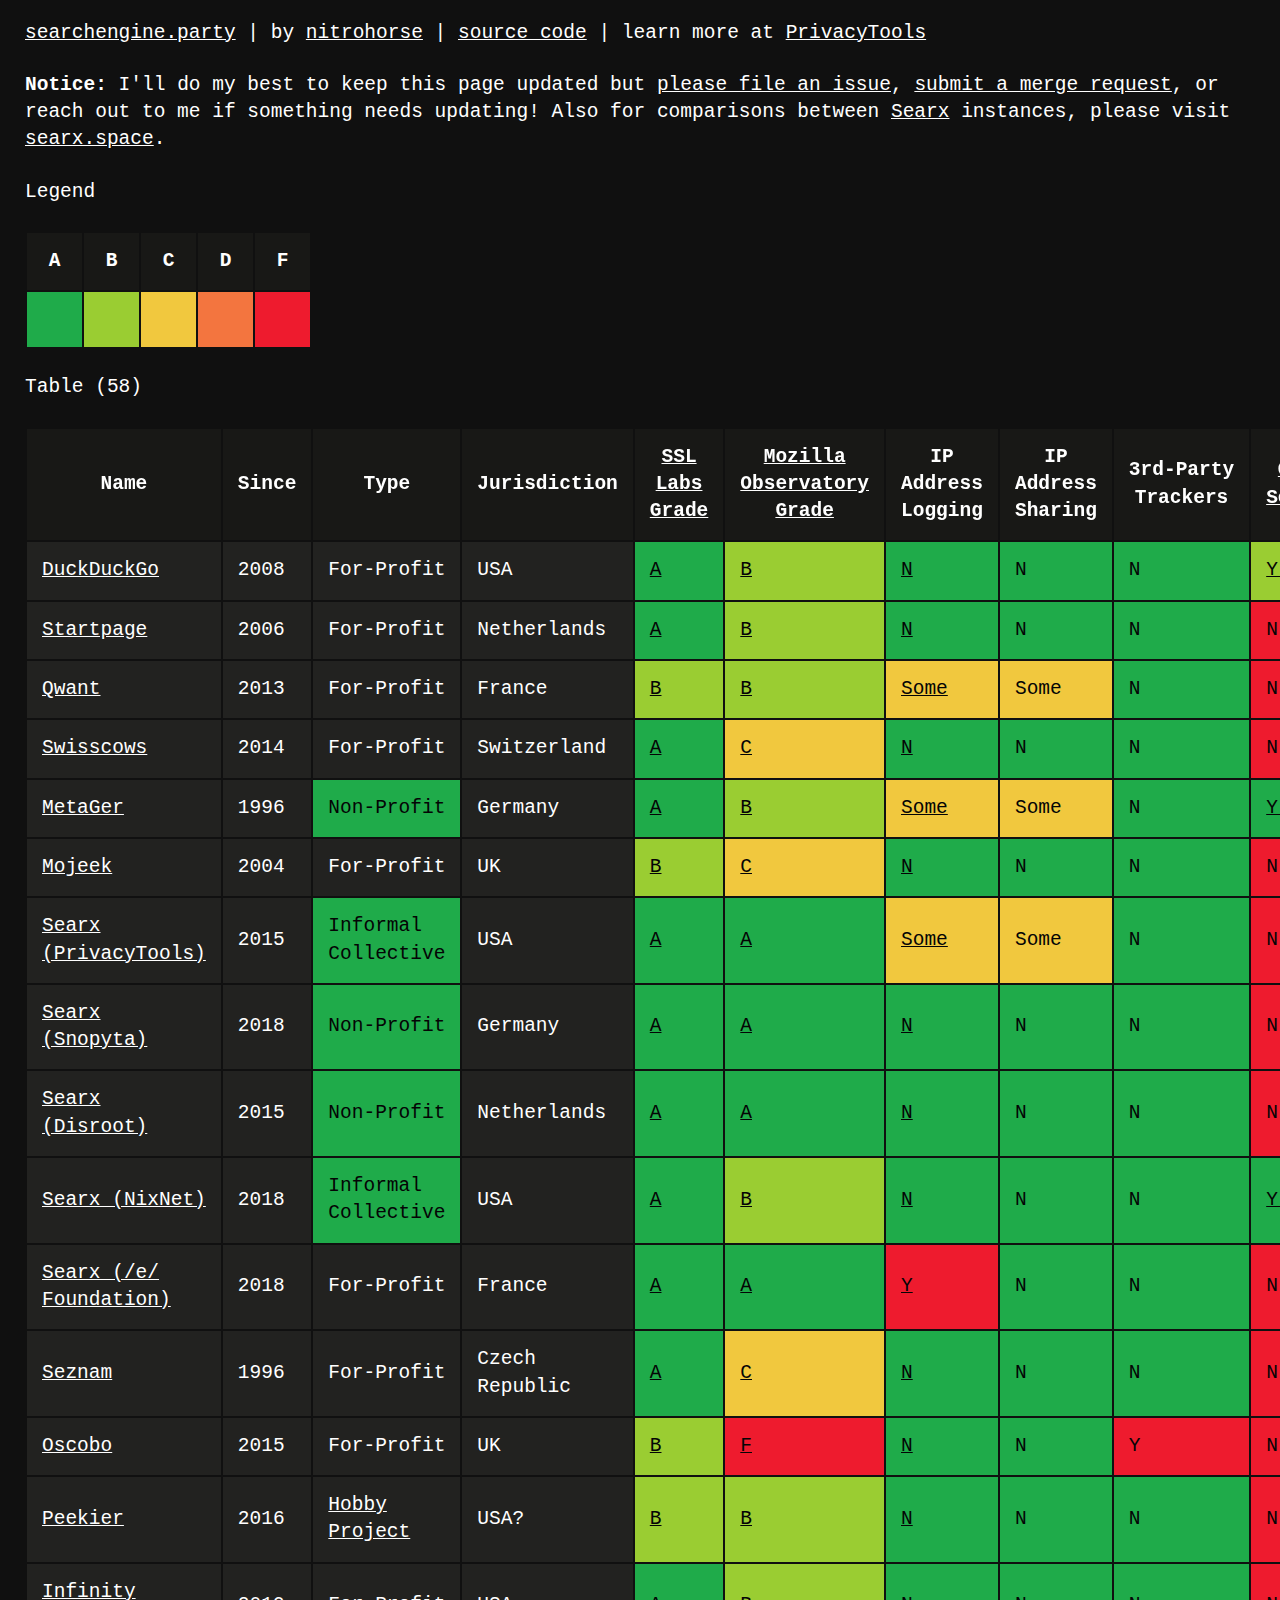
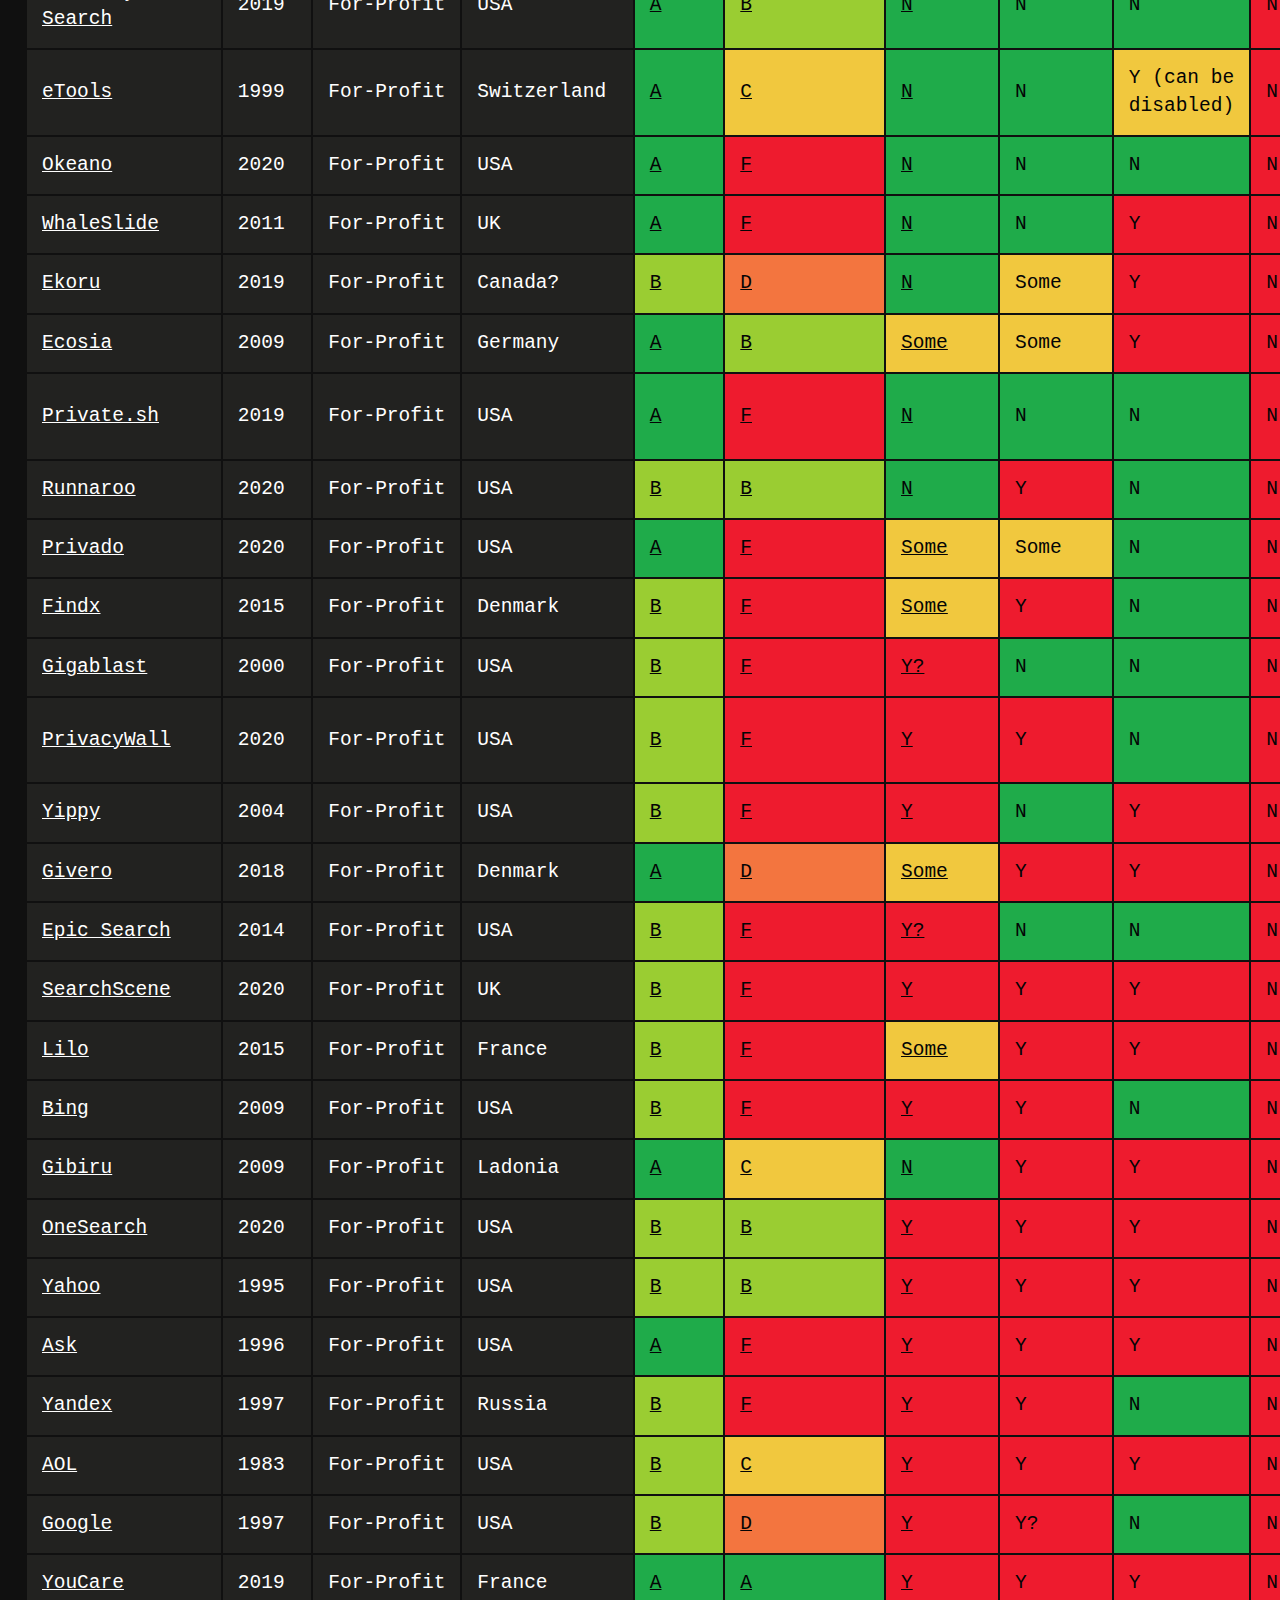
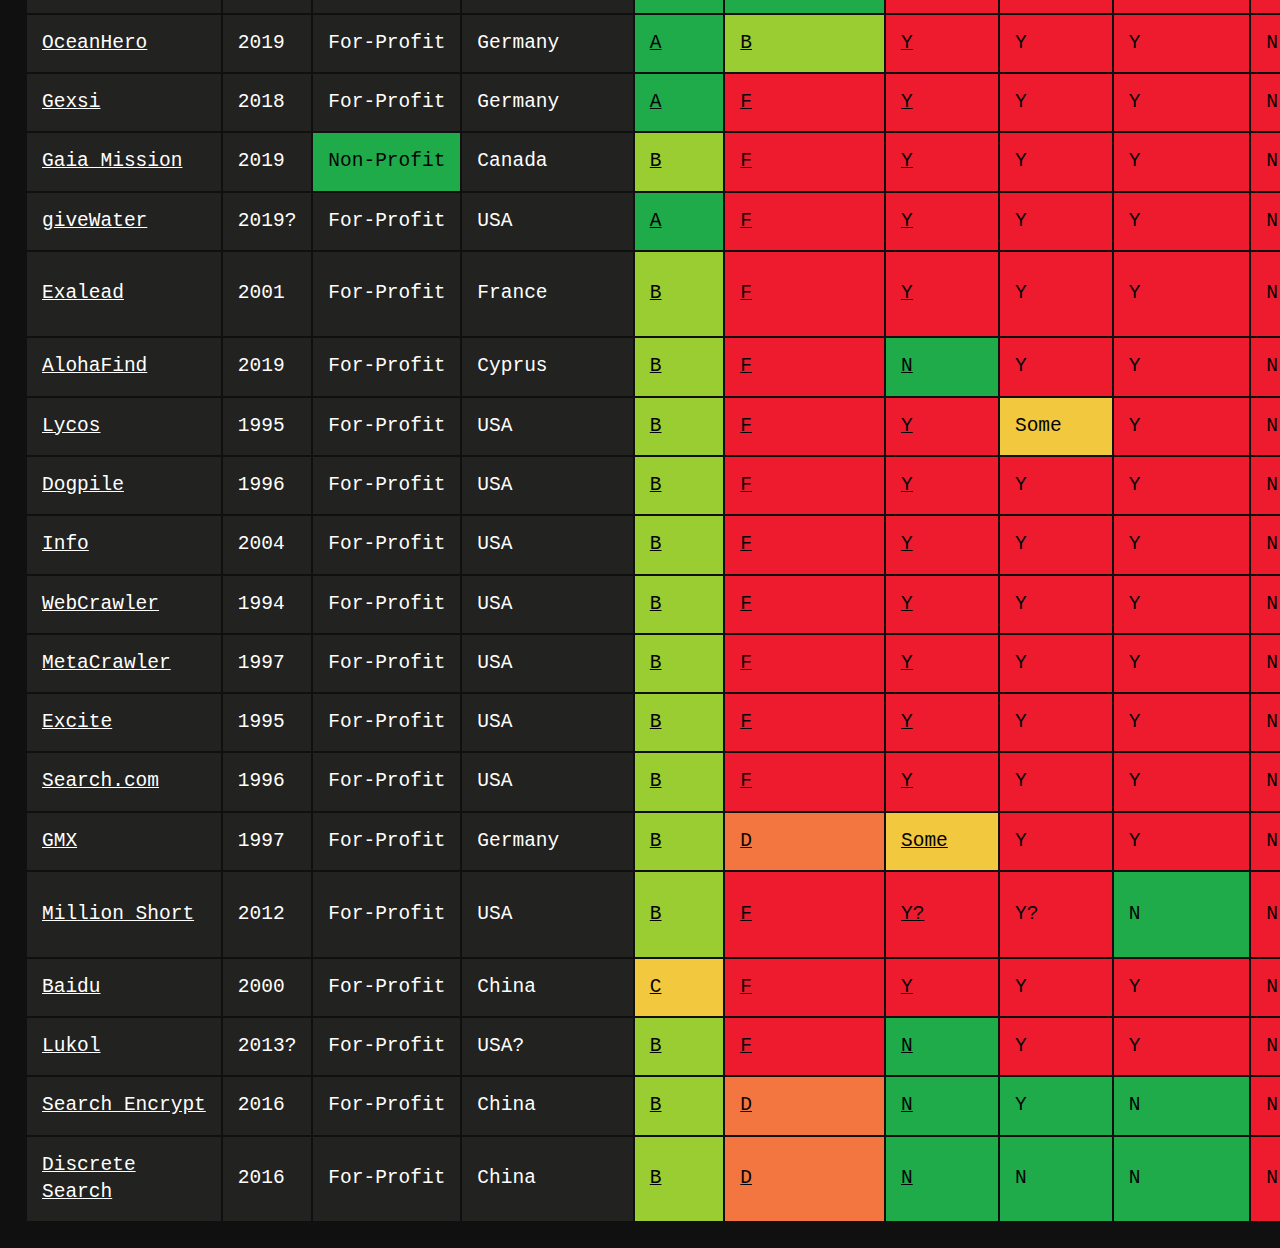
==== commit ac389446: "Add Okeano" ====
--- a/index.html
+++ b/index.html
@@ -413,6 +413,27 @@
 				<td id="etools-clearnet-url">https://www.etools.ch/searchSubmit.do?query=%s</td>
 			</tr>
 			<tr>
+				<td id="okeano-name"><a href="https://okeano.com" target="_blank" rel="external noopener noreferrer">Okeano</a></td>
+				<td id="okeano-since">2020</td>
+				<td id="okeano-type">For-Profit</td>
+				<td id="okeano-jurisdiction">USA</td>
+				<td id="okeano-ssllabs" class="a-rating"><a href="https://www.ssllabs.com/ssltest/analyze.html?d=okeano.com" target="_blank" rel="external noopener noreferrer" class="text-rating"><div class="a-rating text-rating">A<br /></div></a></td>
+				<td id="okeano-observatory" class="f-rating"><a href="https://observatory.mozilla.org/analyze/okeano.com" target="_blank" rel="external noopener noreferrer" class="text-rating"><div class="f-rating text-rating">F<br /></div></a></td>
+				<td id="okeano-ip-logging" class="a-rating"><a href="https://okeano.com/privacy" target="_blank" rel="external noopener noreferrer" class="text-rating"><div class="a-rating text-rating">N<br /></div></a></td>
+				<td id="okeano-ip-sharing" class="a-rating text-rating">N</td>
+				<td id="okeano-3rd-party-trackers" class="a-rating text-rating">N</td>
+				<td id="okeano-onion-service" class="f-rating text-rating">N</td>
+				<td id="okeano-post-request" class="f-rating text-rating">N</td>
+				<td id="okeano-dnssec" class="f-rating"><a href="https://en.internet.nl/site/okeano.com" target="_blank" rel="external noopener noreferrer" class="text-rating"><div class="f-rating text-rating">N<br /></div></a></td>
+				<td id="okeano-ipv6" class="f-rating"><a href="https://en.internet.nl/site/okeano.com" target="_blank" rel="external noopener noreferrer" class="text-rating"><div class="f-rating text-rating">N<br /></div></a></td>
+				<td id="okeano-hsts" class="f-rating"><a href="https://en.internet.nl/site/okeano.com" target="_blank" rel="external noopener noreferrer" class="text-rating"><div class="f-rating text-rating">N<br /></div></a></td>
+				<td id="okeano-disabled-js" class="c-rating text-rating">Some</td>
+				<td id="okeano-onion-captchas" class="a-rating text-rating">N</td>
+				<td id="okeano-filters-adult-content" class="a-rating text-rating">N</td>
+				<td id="okeano-proxy-service" class="f-rating text-rating">N</td>
+				<td id="okeano-clearnet-url">https://okeano.com/search?q=%s</td>
+			</tr>
+			<tr>
 				<td id="whaleslide-name"><a href="https://whaleslide.com" target="_blank" rel="external noopener noreferrer">WhaleSlide</a></td>
 				<td id="whaleslide-since">2011</td>
 				<td id="whaleslide-type">For-Profit</td>
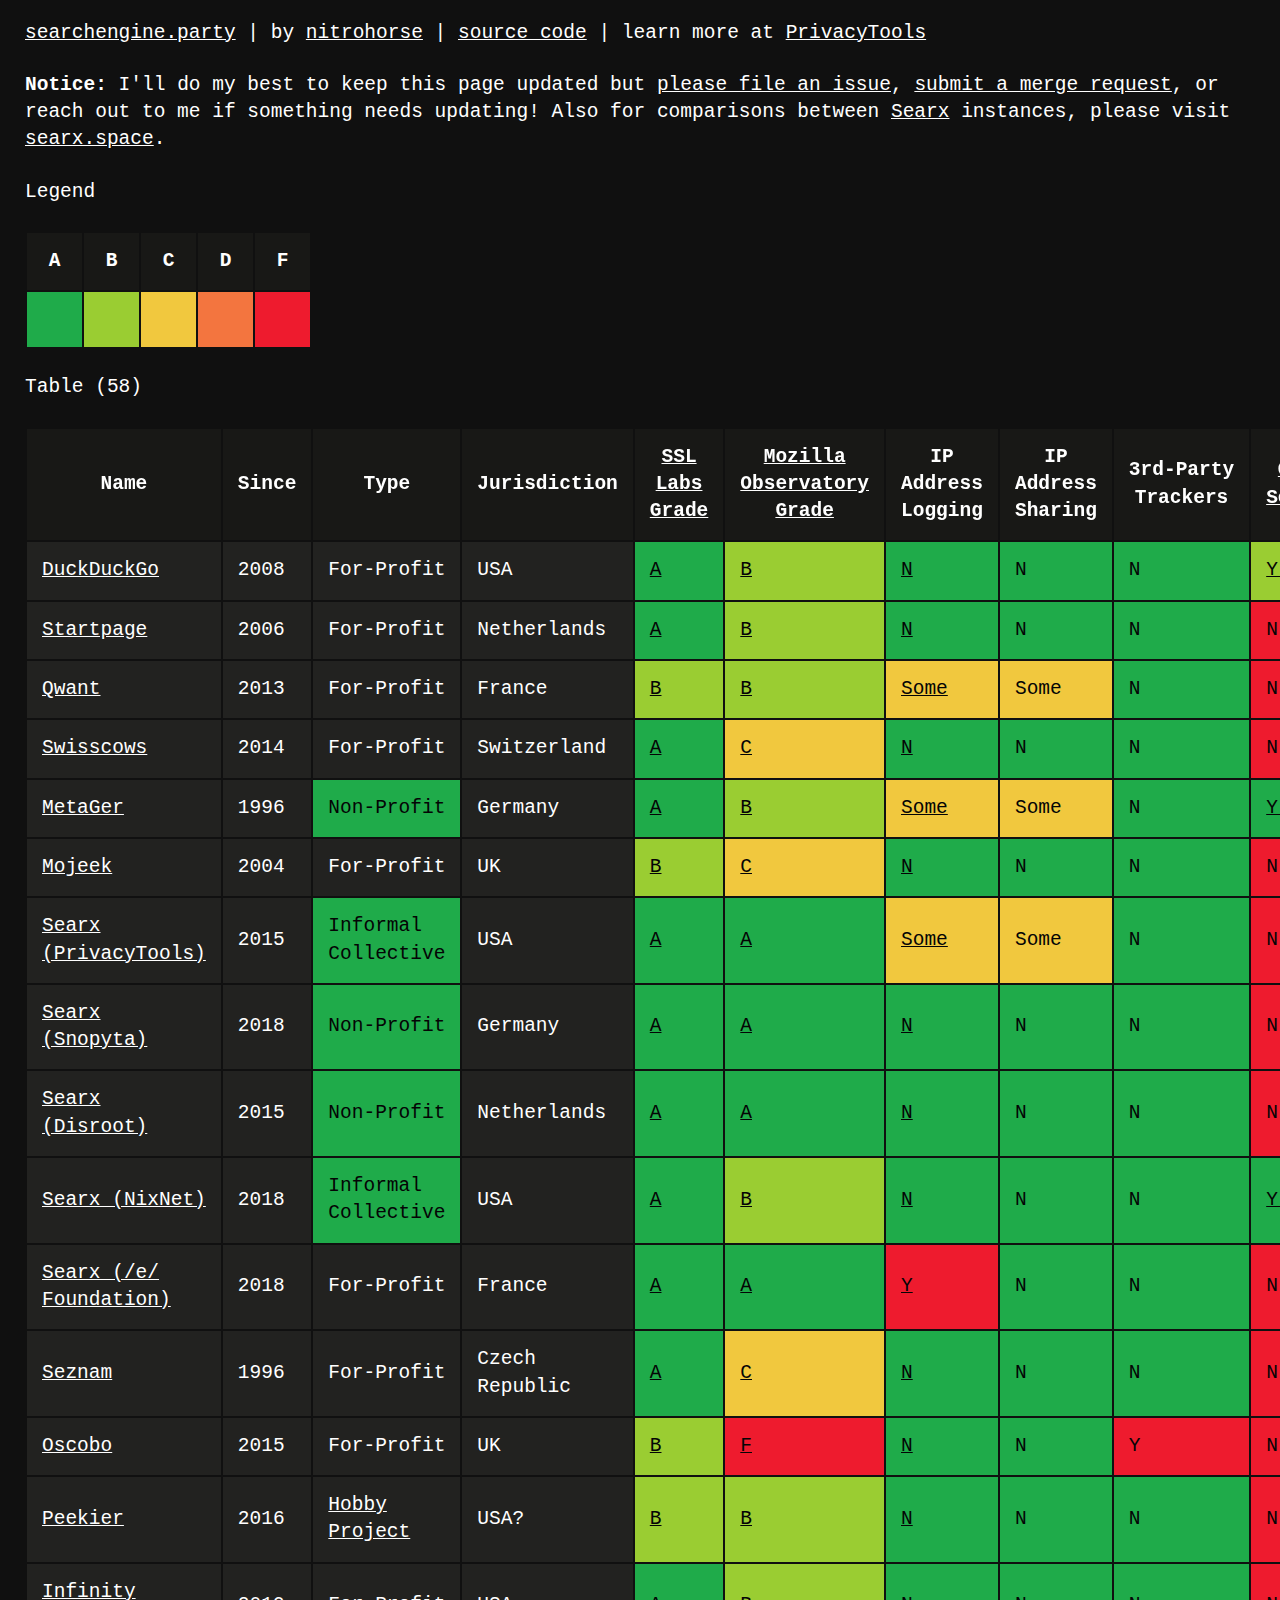
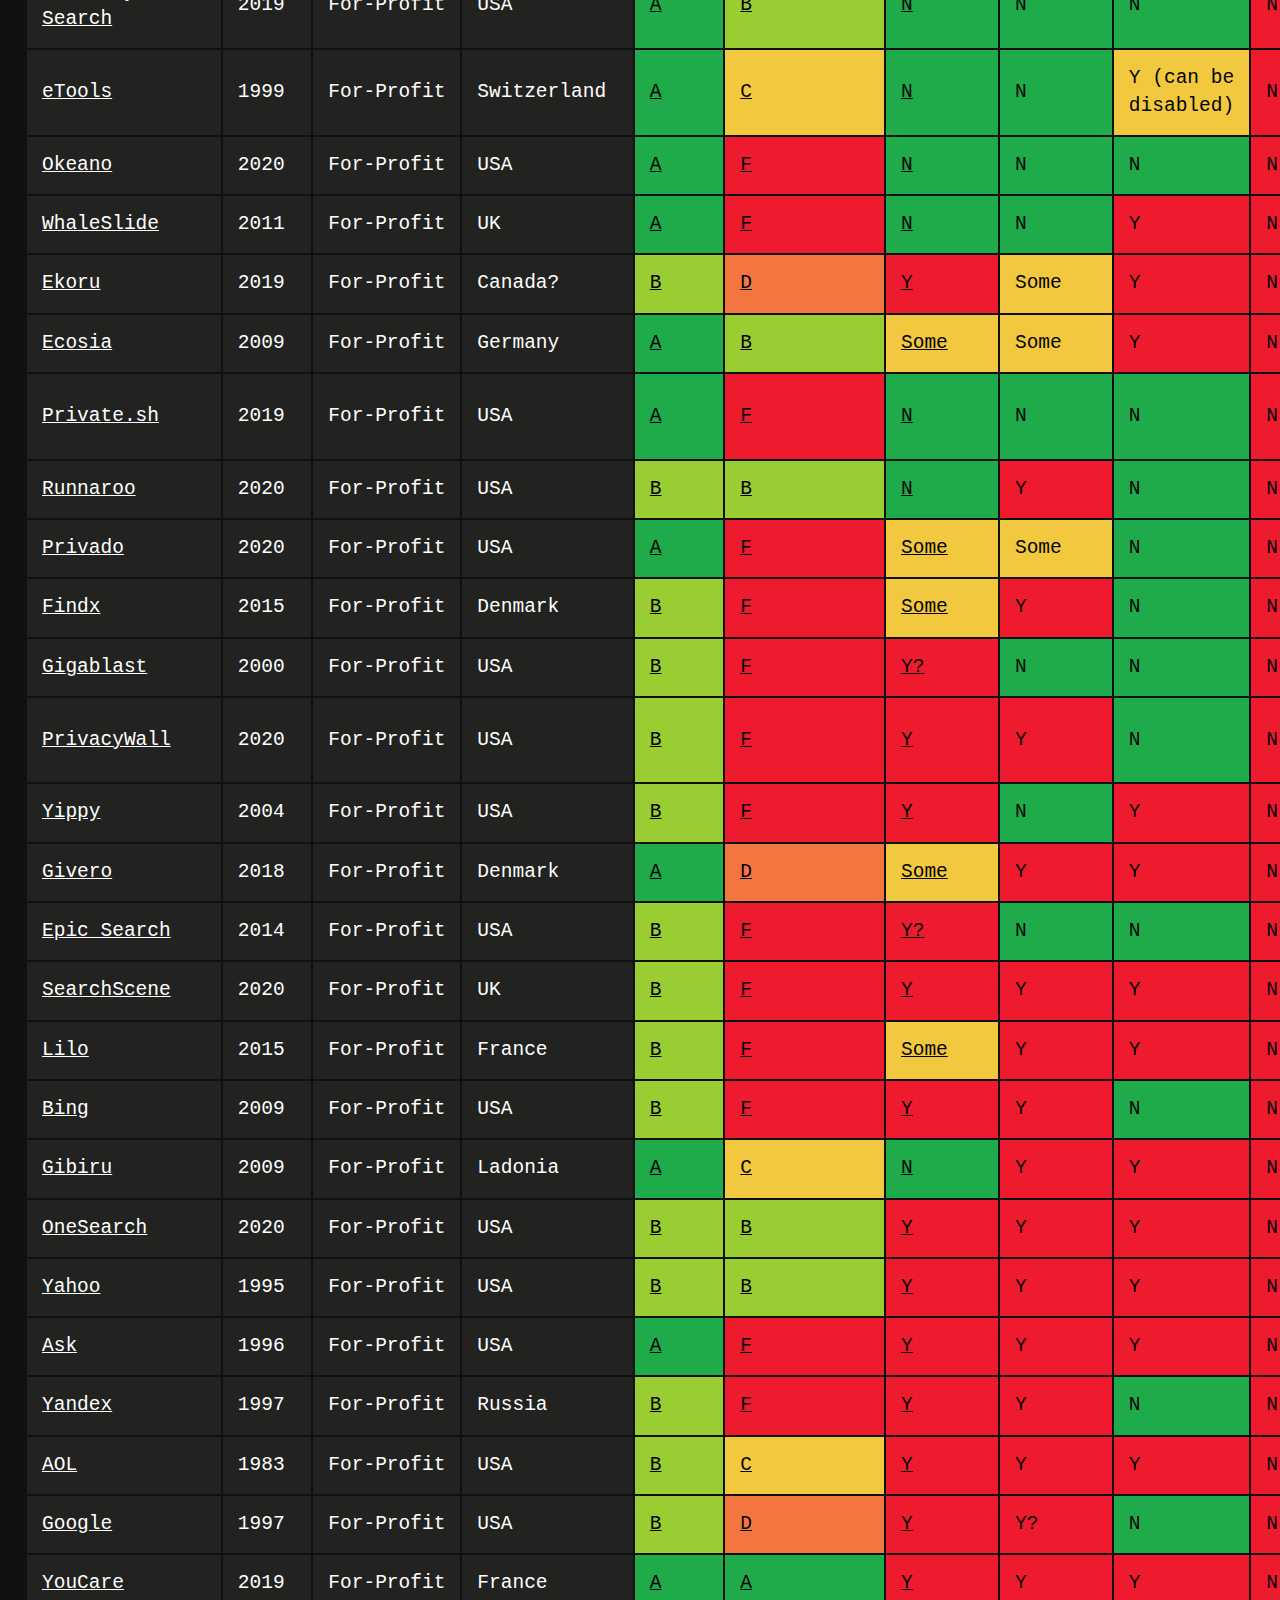
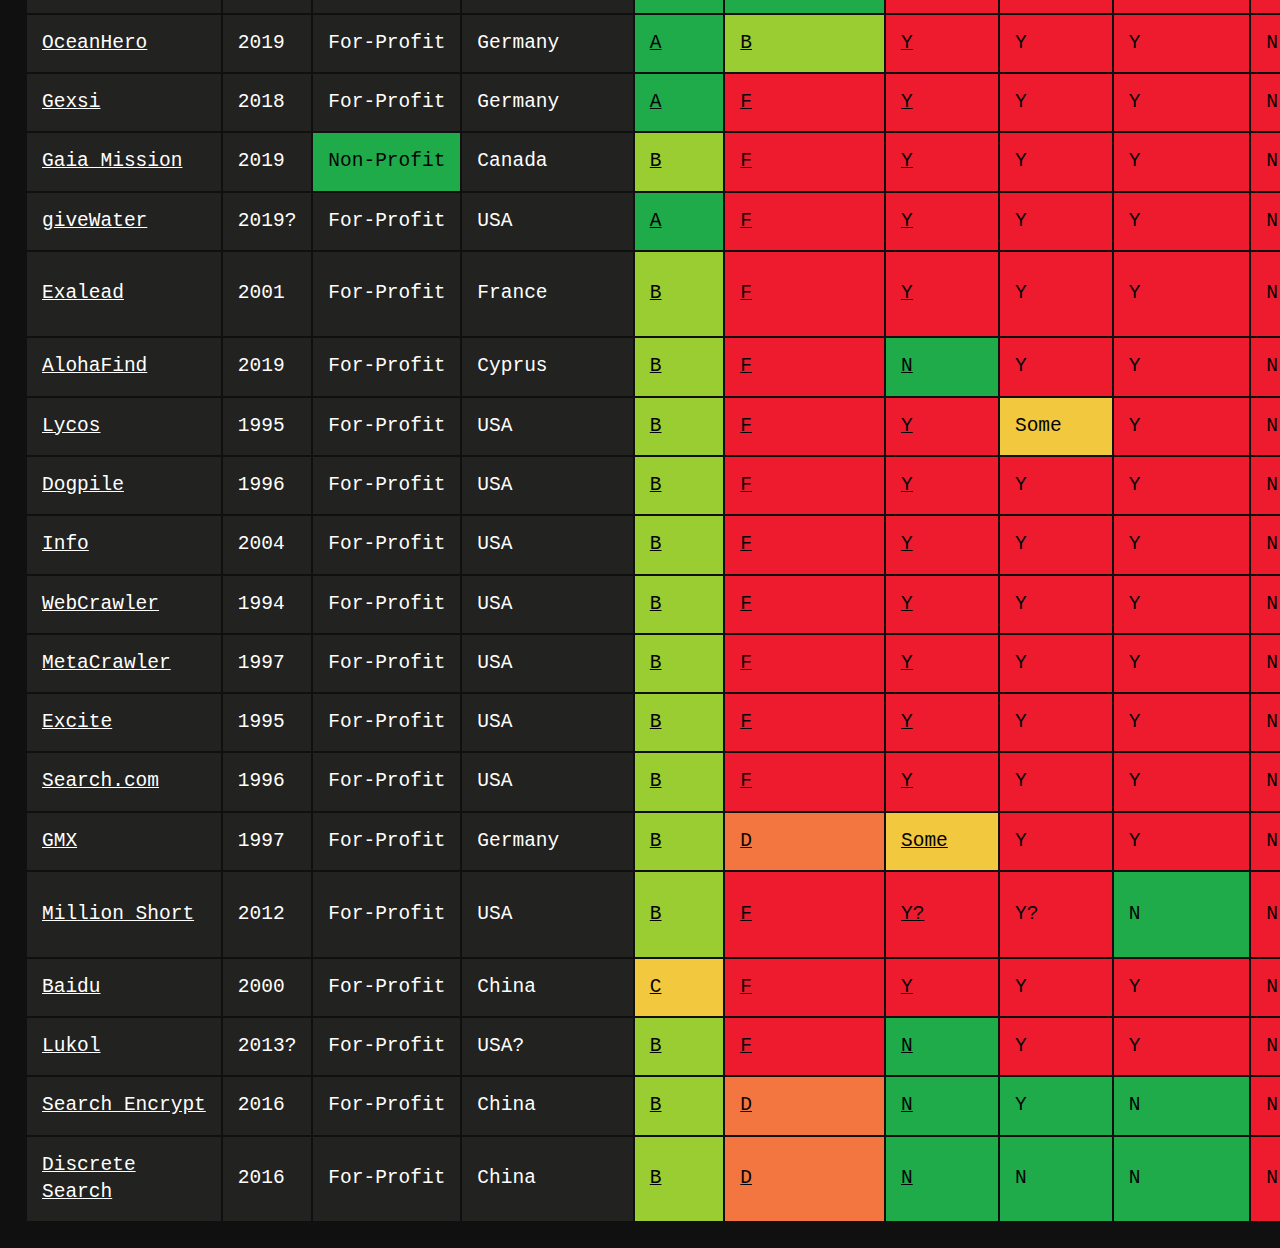
==== commit e0671584: "Ekoru logs IP addresses now" ====
--- a/index.html
+++ b/index.html
@@ -461,7 +461,7 @@
 				<td id="ekoru-jurisdiction">Canada?</td>
 				<td id="ekoru-ssllabs" class="b-rating"><a href="https://www.ssllabs.com/ssltest/analyze.html?d=www.ekoru.org" target="_blank" rel="external noopener noreferrer" class="text-rating"><div class="b-rating text-rating">B<br /></div></a></td>
 				<td id="ekoru-observatory" class="d-rating"><a href="https://observatory.mozilla.org/analyze/www.ekoru.org" target="_blank" rel="external noopener noreferrer" class="text-rating"><div class="d-rating text-rating">D<br /></div></a></td>
-				<td id="ekoru-ip-logging" class="a-rating"><a href="https://www.ekoru.org/privacy/" target="_blank" rel="external noopener noreferrer" class="text-rating"><div class="a-rating text-rating">N<br /></div></a></td>
+				<td id="ekoru-ip-logging" class="f-rating"><a href="https://www.ekoru.org/privacy/" target="_blank" rel="external noopener noreferrer" class="text-rating"><div class="f-rating text-rating">Y<br /></div></a></td>
 				<td id="ekoru-ip-sharing" class="c-rating text-rating">Some</td>
 				<td id="ekoru-3rd-party-trackers" class="f-rating text-rating">Y</td>
 				<td id="ekoru-onion-service" class="f-rating text-rating">N</td>
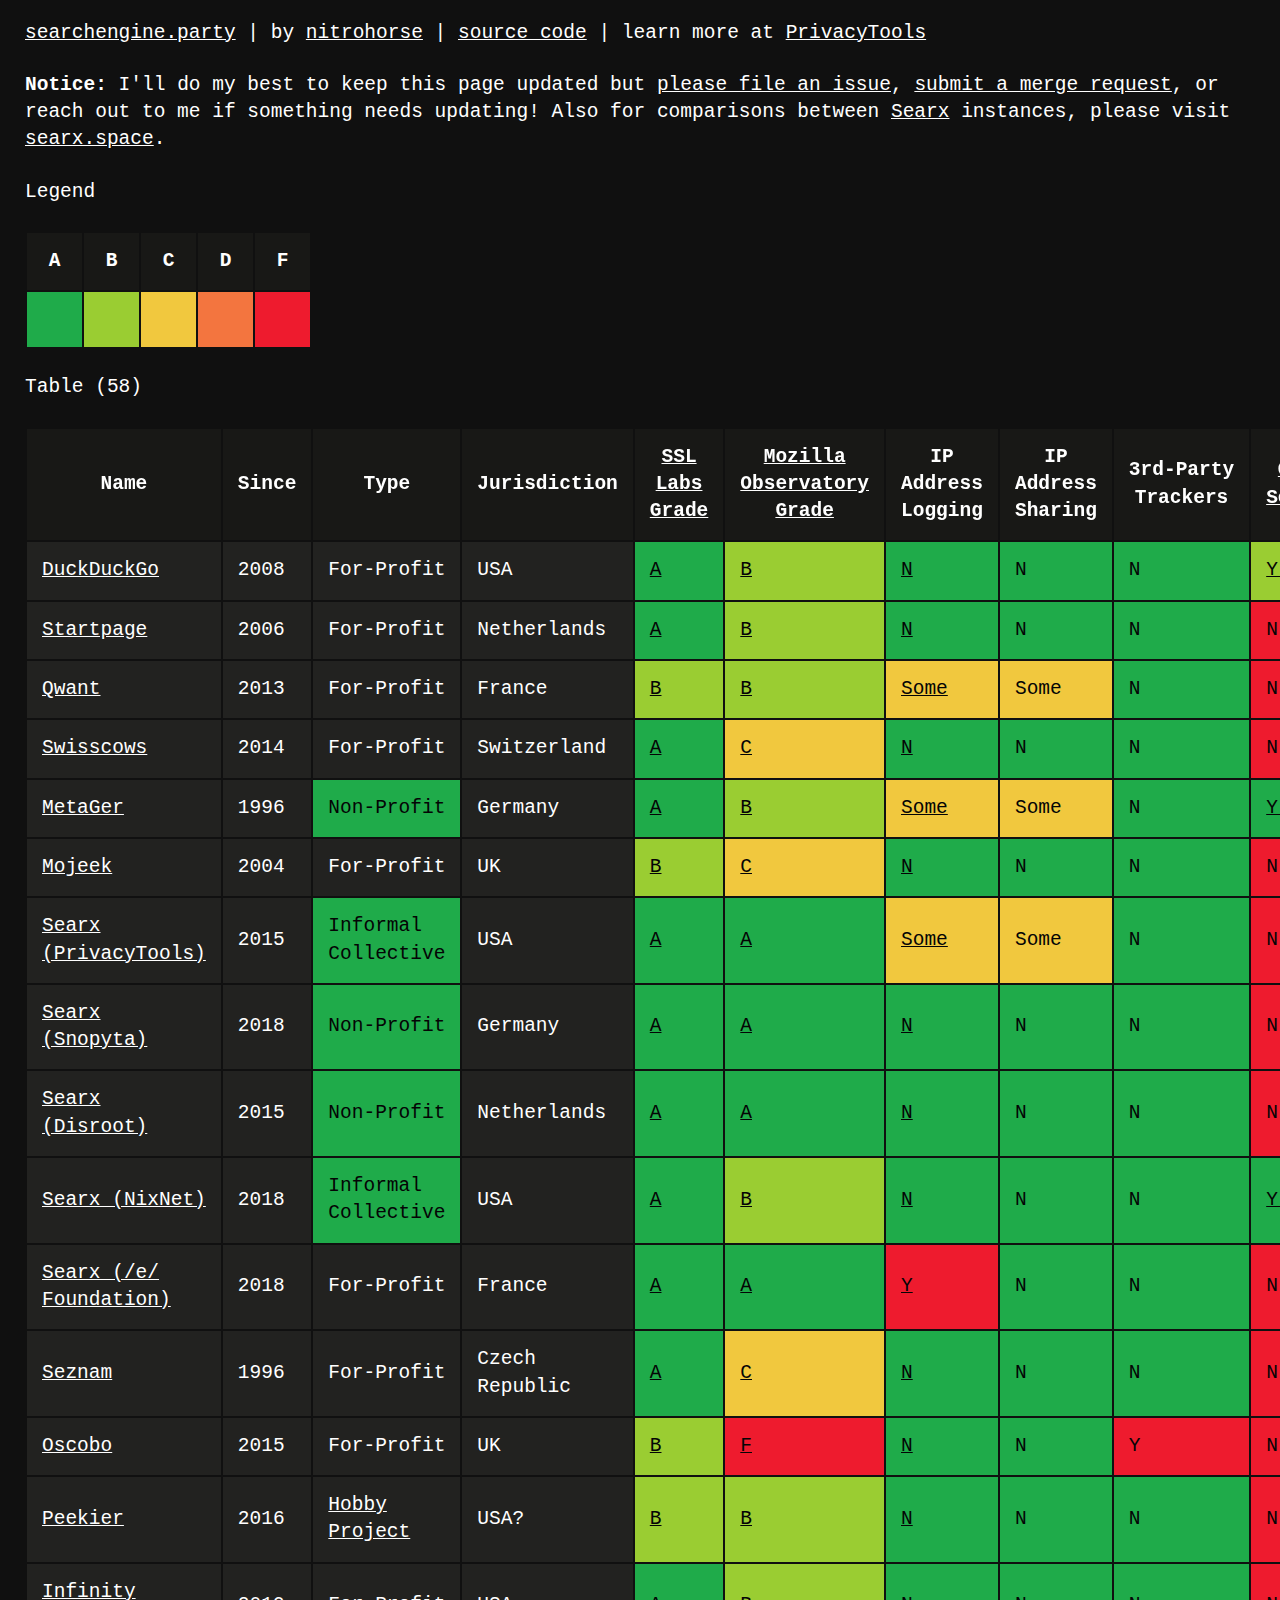
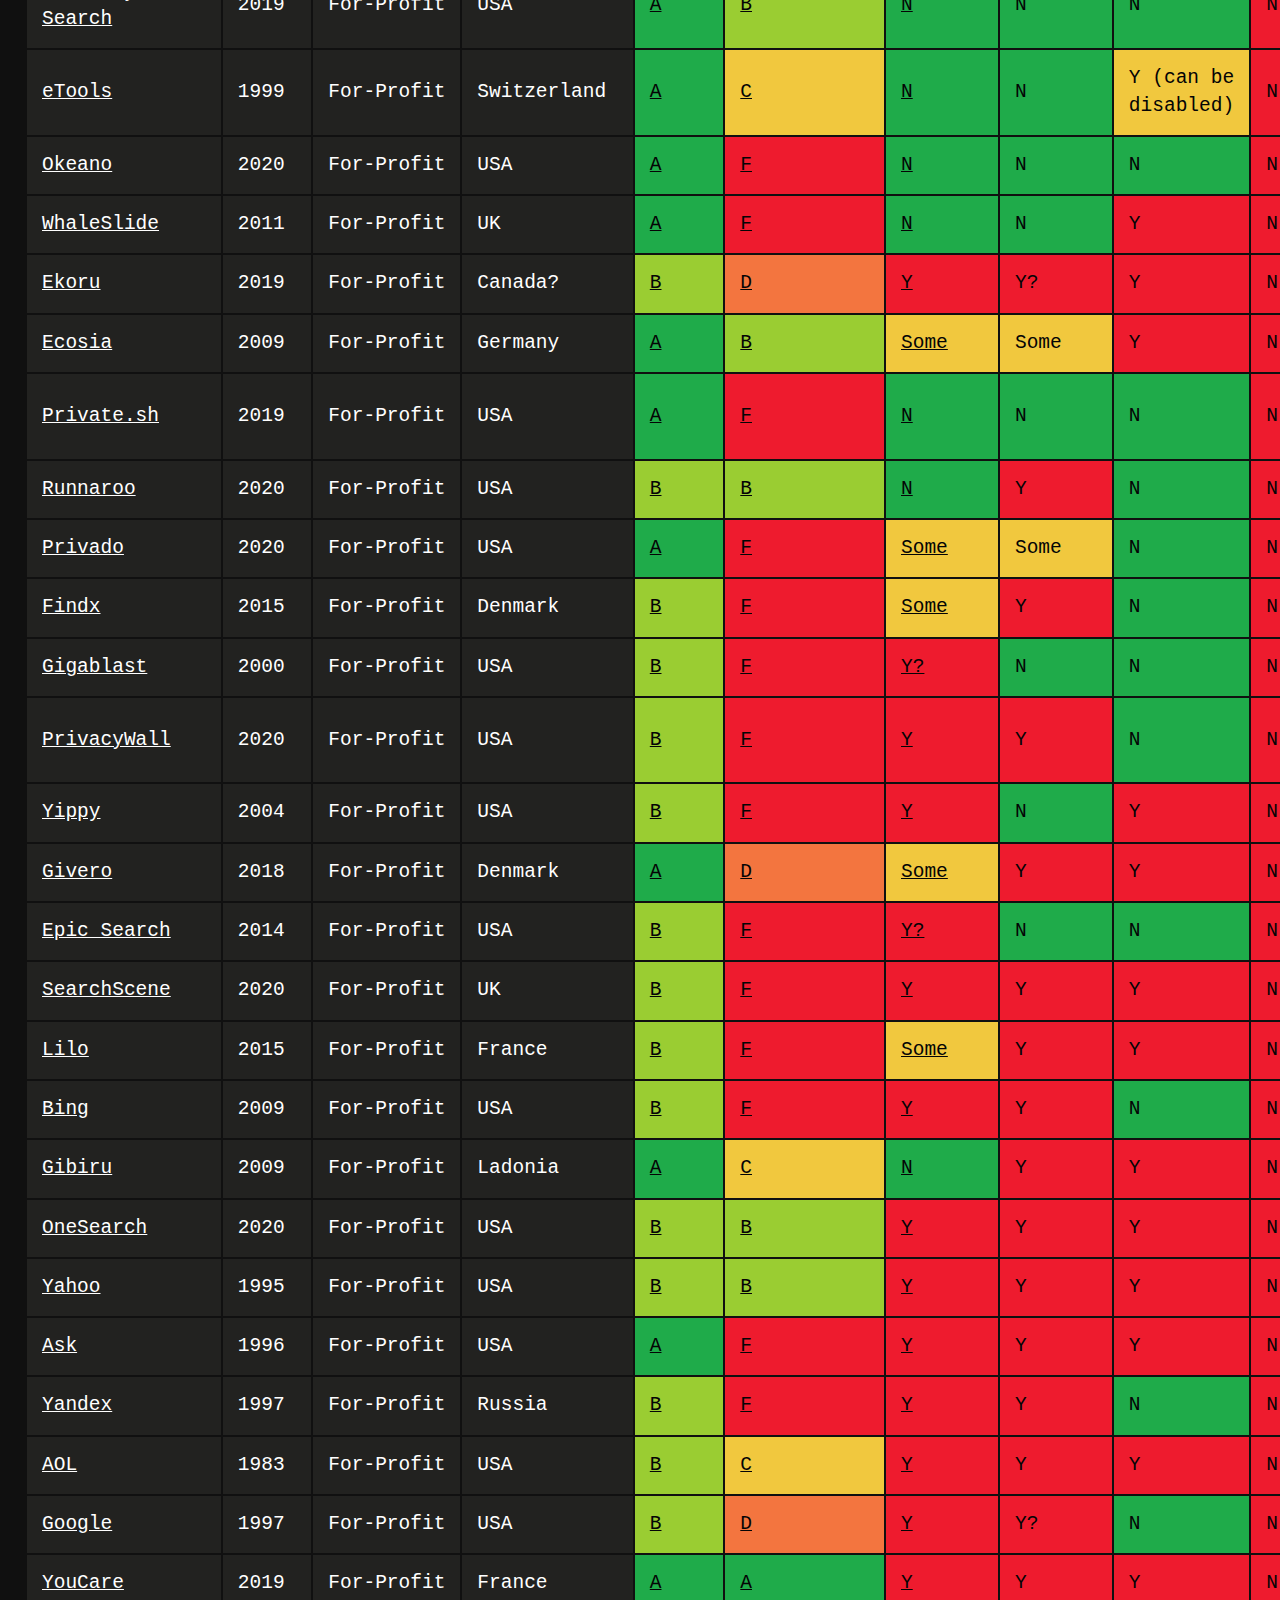
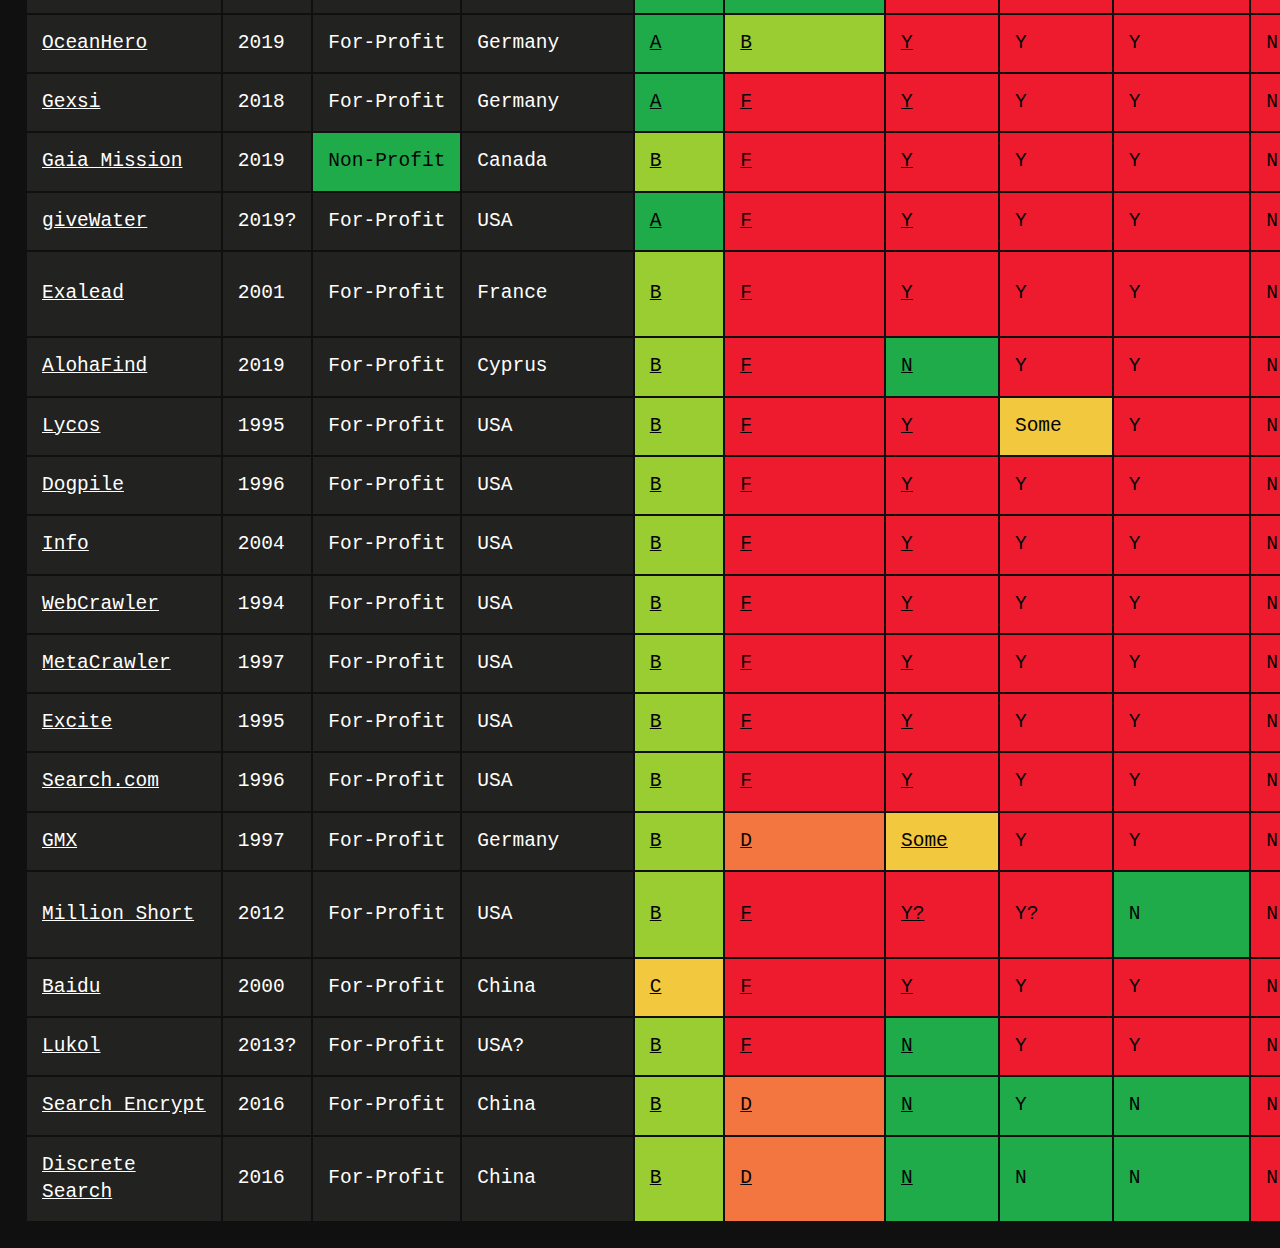
==== commit b33baff1: "Question about Ekoru sharing IP addresses w/ Bing." ====
--- a/index.html
+++ b/index.html
@@ -462,7 +462,7 @@
 				<td id="ekoru-ssllabs" class="b-rating"><a href="https://www.ssllabs.com/ssltest/analyze.html?d=www.ekoru.org" target="_blank" rel="external noopener noreferrer" class="text-rating"><div class="b-rating text-rating">B<br /></div></a></td>
 				<td id="ekoru-observatory" class="d-rating"><a href="https://observatory.mozilla.org/analyze/www.ekoru.org" target="_blank" rel="external noopener noreferrer" class="text-rating"><div class="d-rating text-rating">D<br /></div></a></td>
 				<td id="ekoru-ip-logging" class="f-rating"><a href="https://www.ekoru.org/privacy/" target="_blank" rel="external noopener noreferrer" class="text-rating"><div class="f-rating text-rating">Y<br /></div></a></td>
-				<td id="ekoru-ip-sharing" class="c-rating text-rating">Some</td>
+				<td id="ekoru-ip-sharing" class="f-rating text-rating">Y?</td>
 				<td id="ekoru-3rd-party-trackers" class="f-rating text-rating">Y</td>
 				<td id="ekoru-onion-service" class="f-rating text-rating">N</td>
 				<td id="ekoru-post-request" class="f-rating text-rating">N</td>
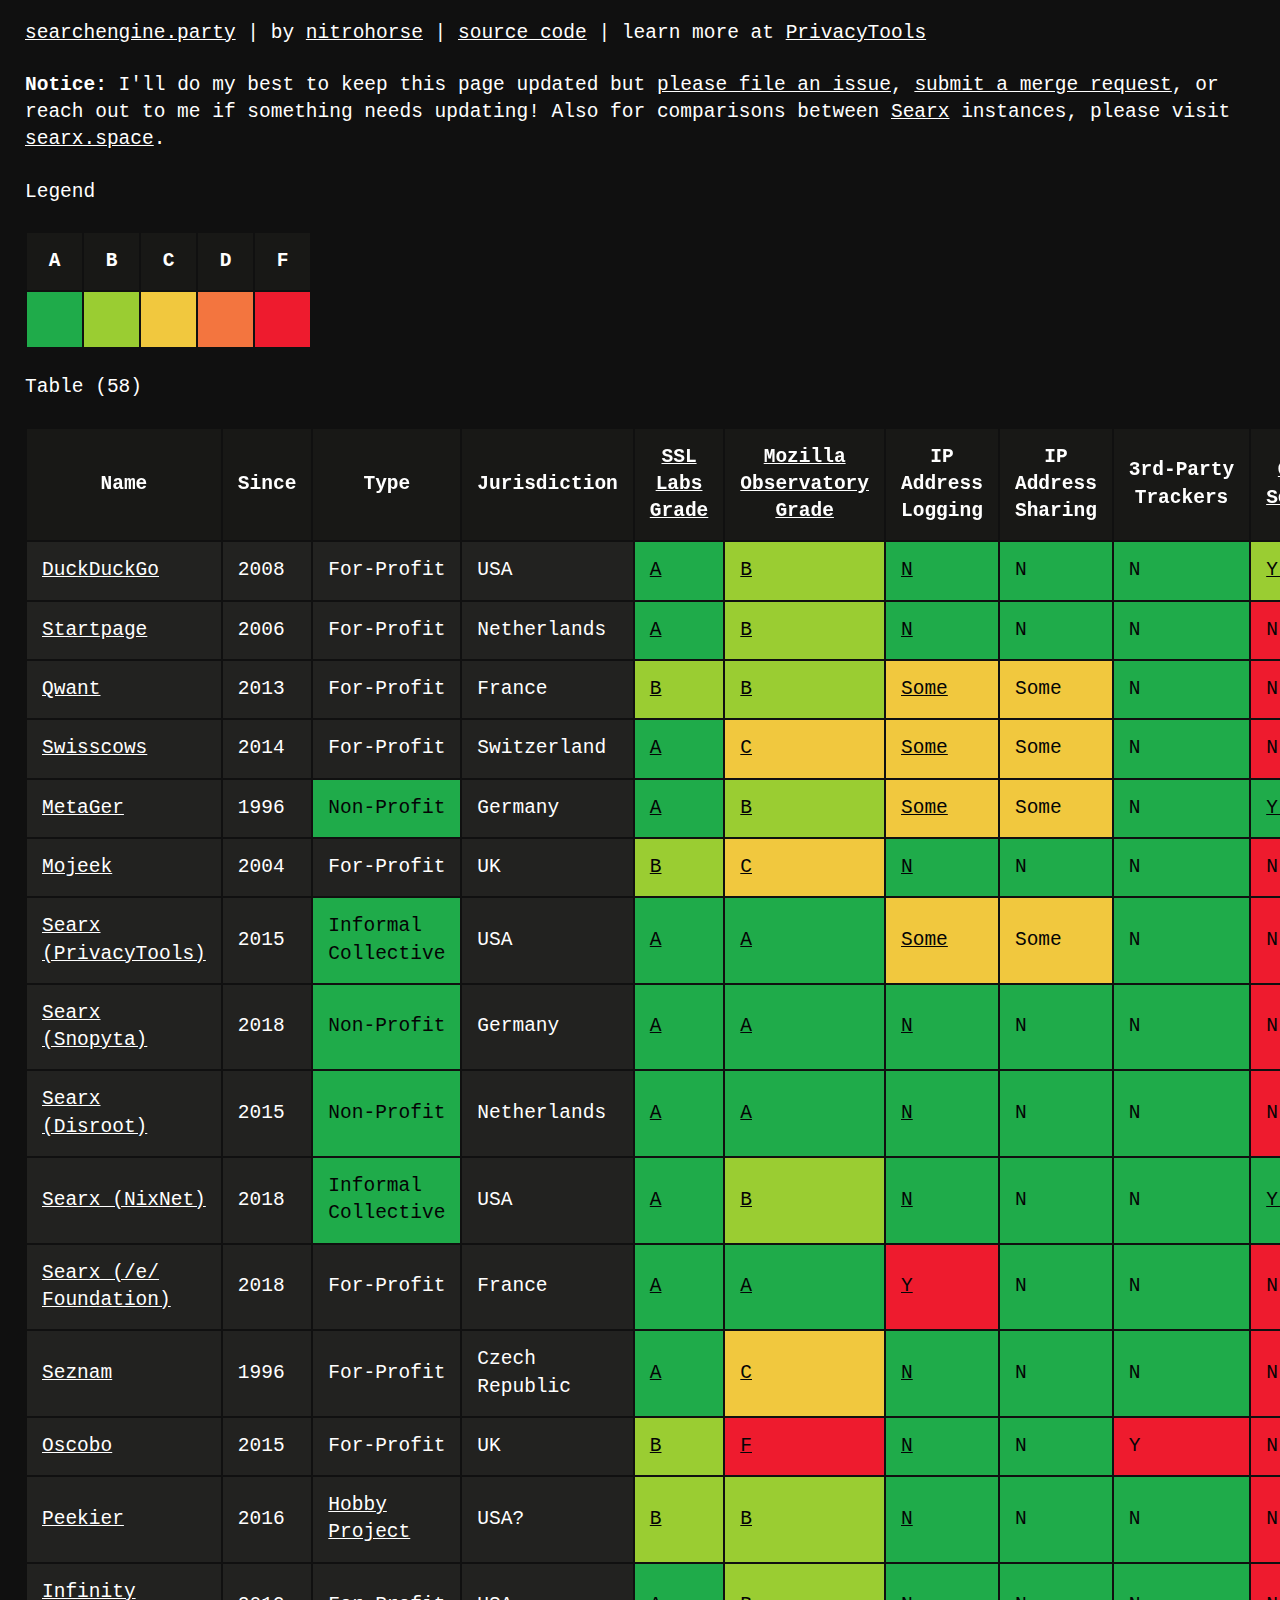
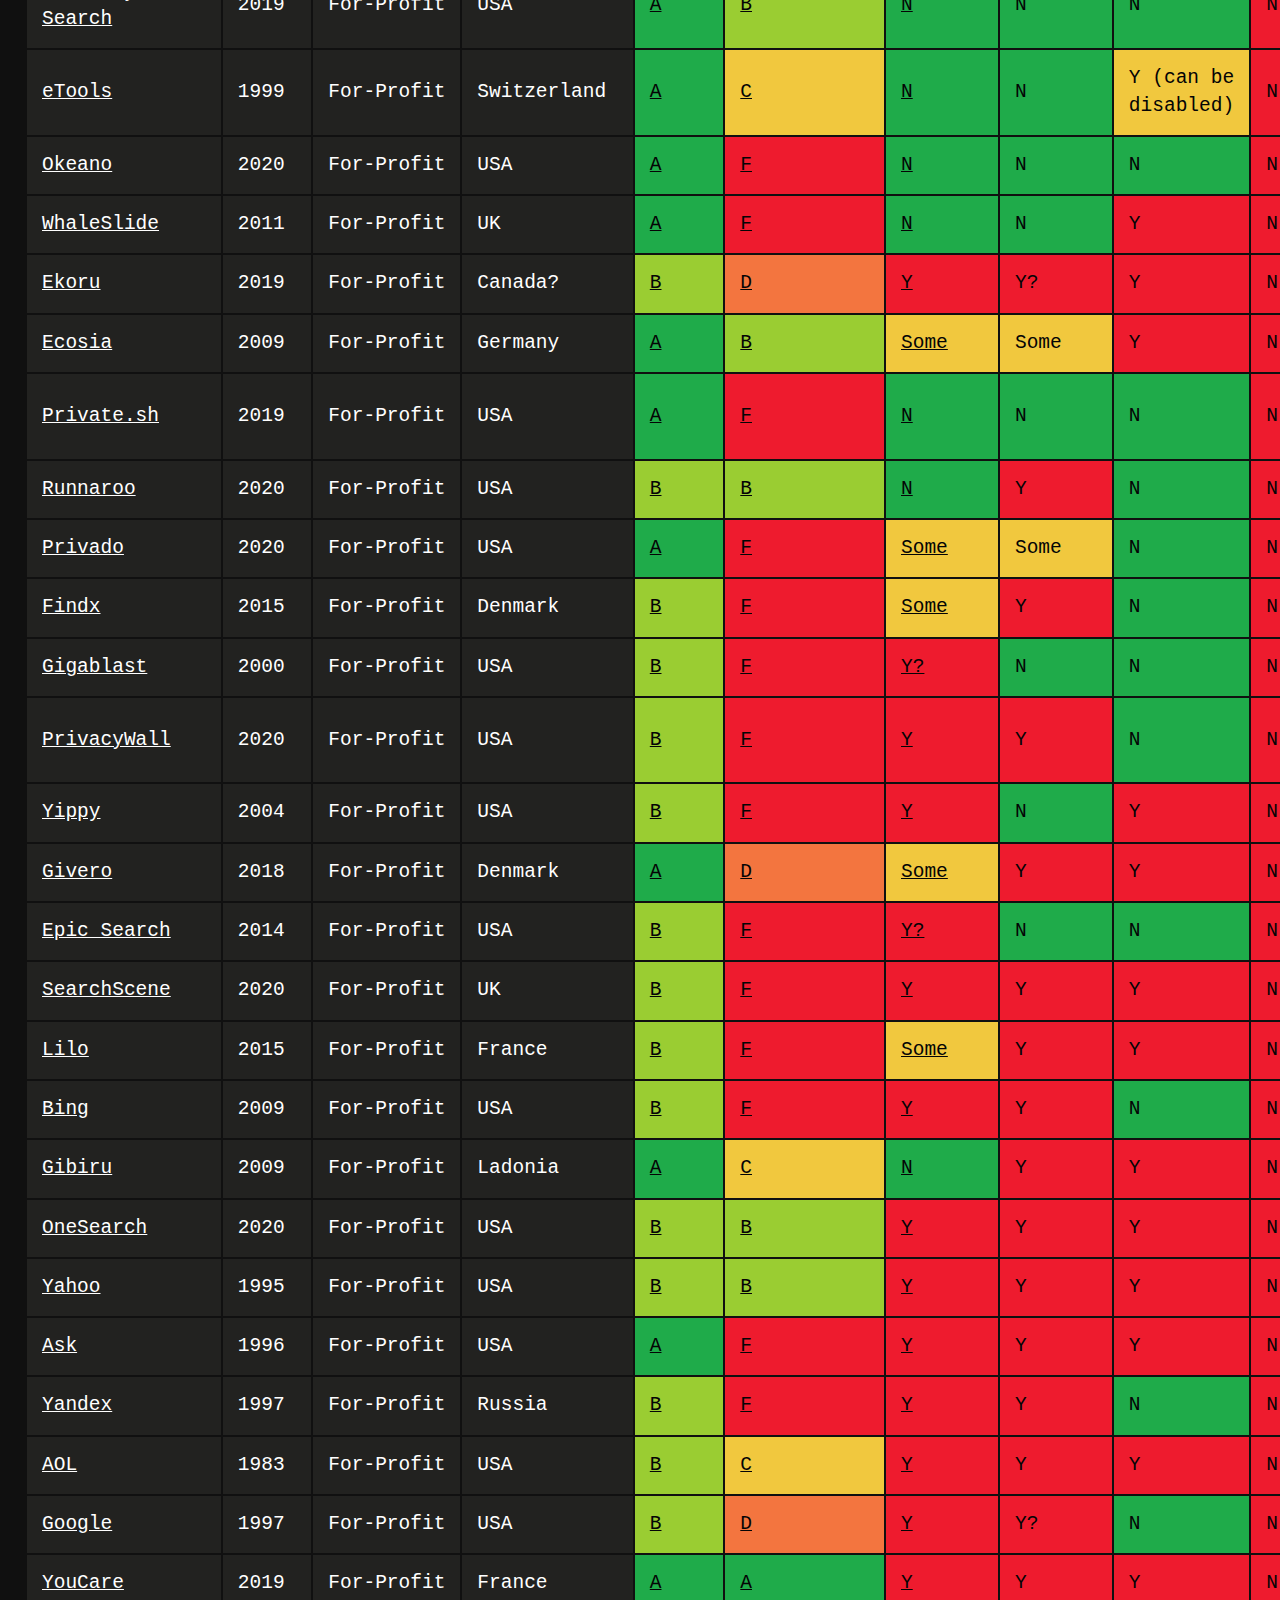
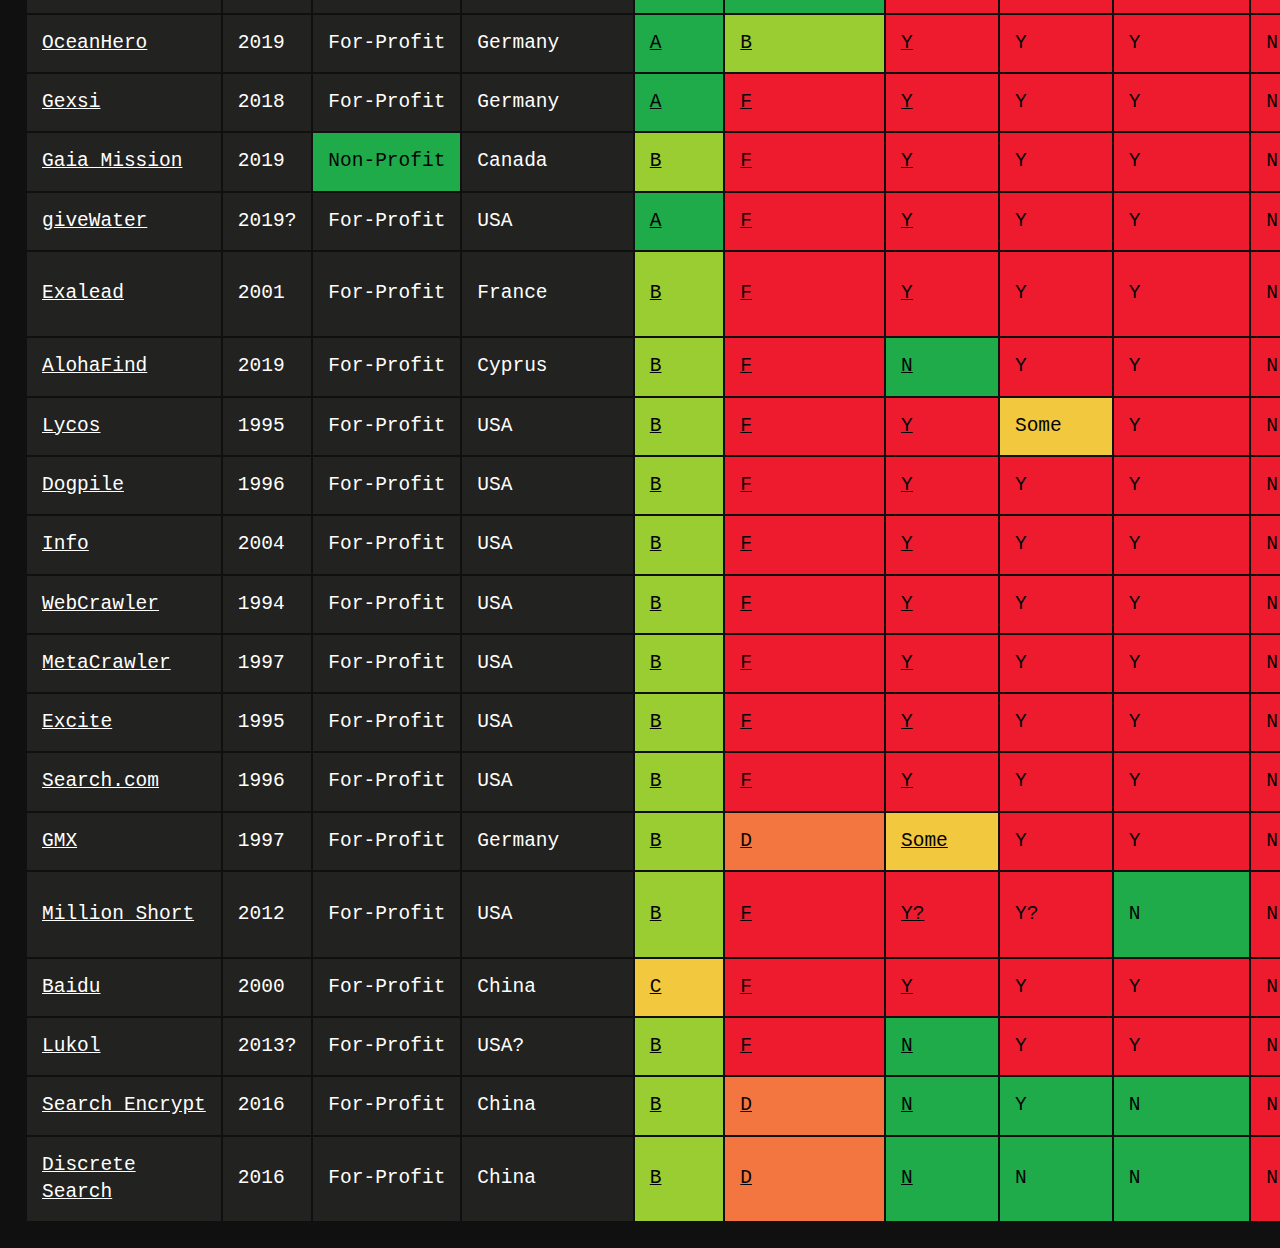
==== commit 18a12c79: "Swisscows logs and shares "some" for IP address" ====
--- a/index.html
+++ b/index.html
@@ -146,8 +146,8 @@
 				<td id="swisscows-jurisdiction">Switzerland</td>
 				<td id="swisscows-ssllabs" class="a-rating"><a href="https://www.ssllabs.com/ssltest/analyze.html?d=swisscows.ch" target="_blank" rel="external noopener noreferrer" class="text-rating"><div class="a-rating text-rating">A<br /></div></a></td>
 				<td id="swisscows-observatory" class="c-rating"><a href="https://observatory.mozilla.org/analyze/swisscows.ch" target="_blank" rel="external noopener noreferrer" class="text-rating"><div class="c-rating text-rating">C<br /></div></a></td>
-				<td id="swisscows-ip-logging" class="a-rating"><a href="https://swisscows.ch/en/privacy" target="_blank" rel="external noopener noreferrer" class="text-rating"><div class="a-rating text-rating">N<br /></div></a></td>
-				<td id="swisscows-ip-sharing" class="a-rating text-rating">N</td>
+				<td id="swisscows-ip-logging" class="c-rating"><a href="https://swisscows.ch/en/privacy" target="_blank" rel="external noopener noreferrer" class="text-rating"><div class="c-rating text-rating">Some<br /></div></a></td>
+				<td id="swisscows-ip-sharing" class="c-rating text-rating">Some</td>
 				<td id="swisscows-3rd-party-trackers" class="a-rating text-rating">N</td>
 				<td id="swisscows-onion-service" class="f-rating text-rating">N</td>
 				<td id="swisscows-post-request" class="f-rating text-rating">N</td>
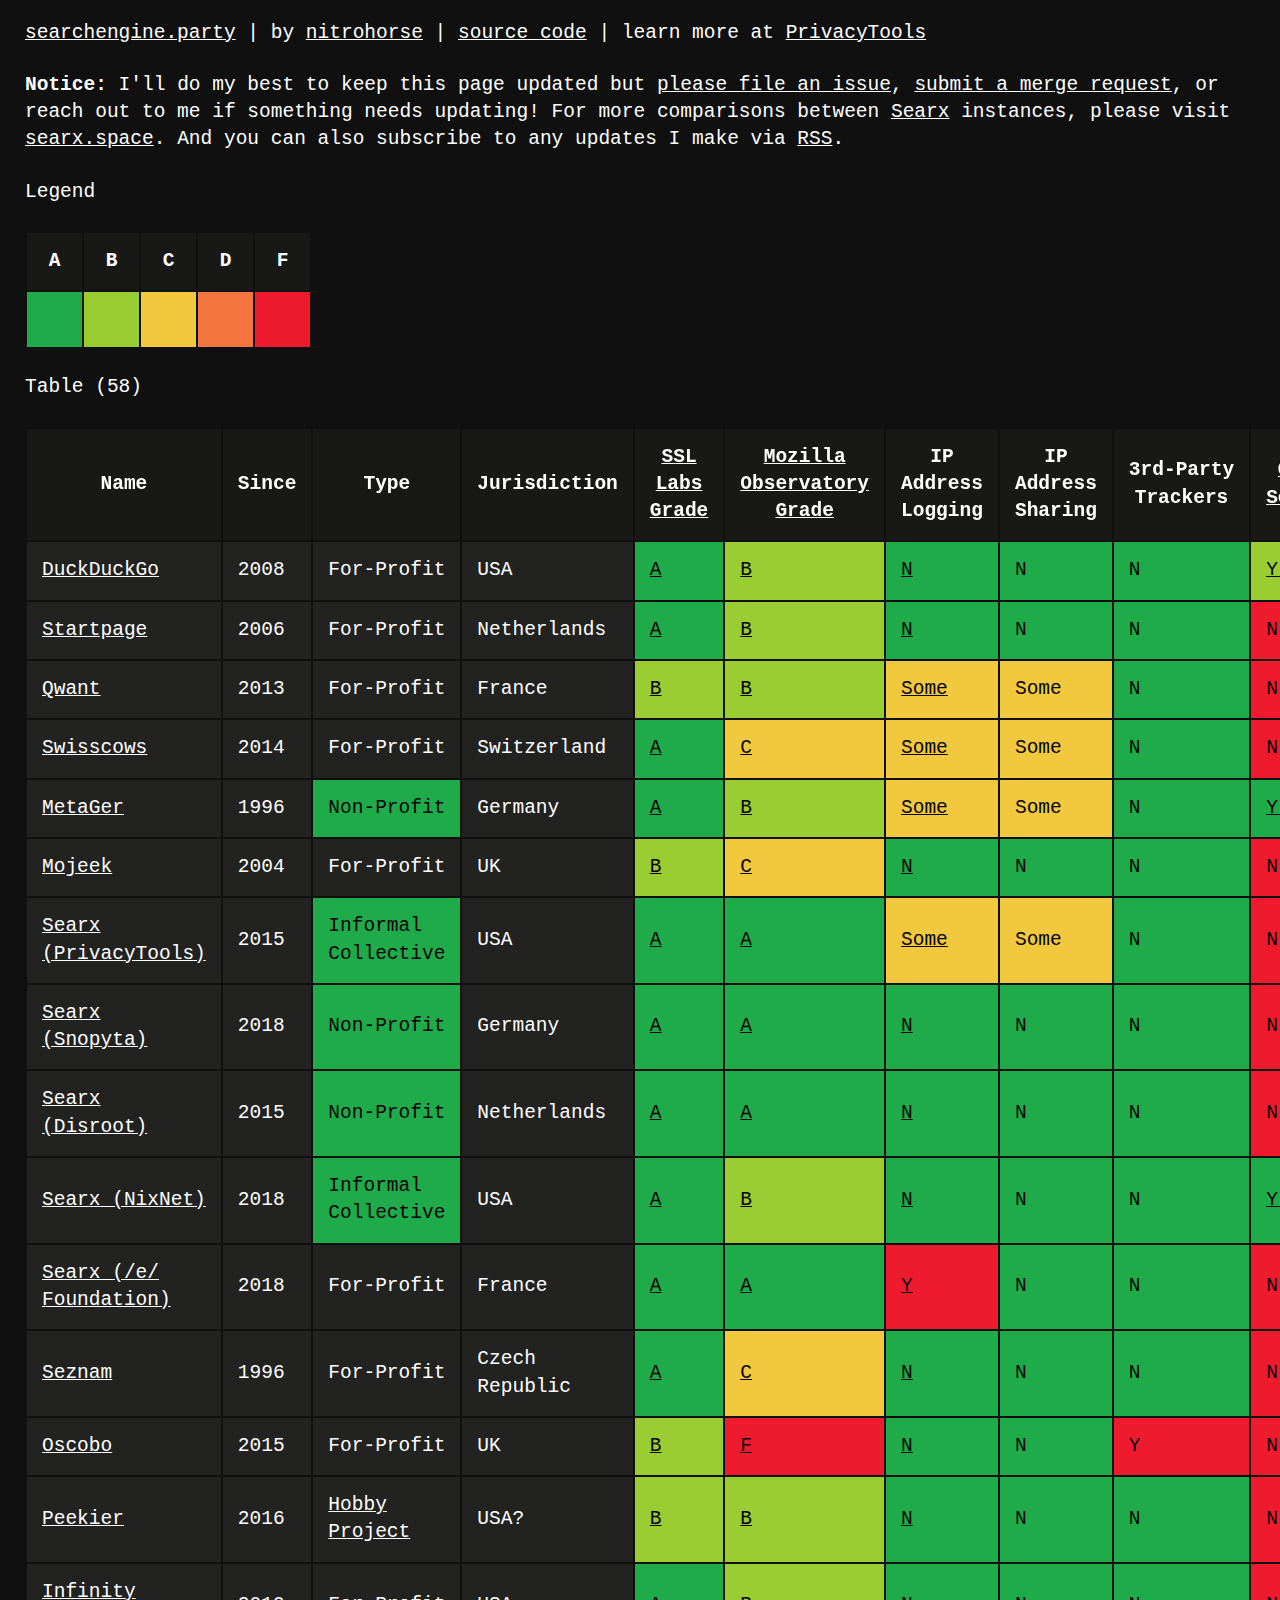
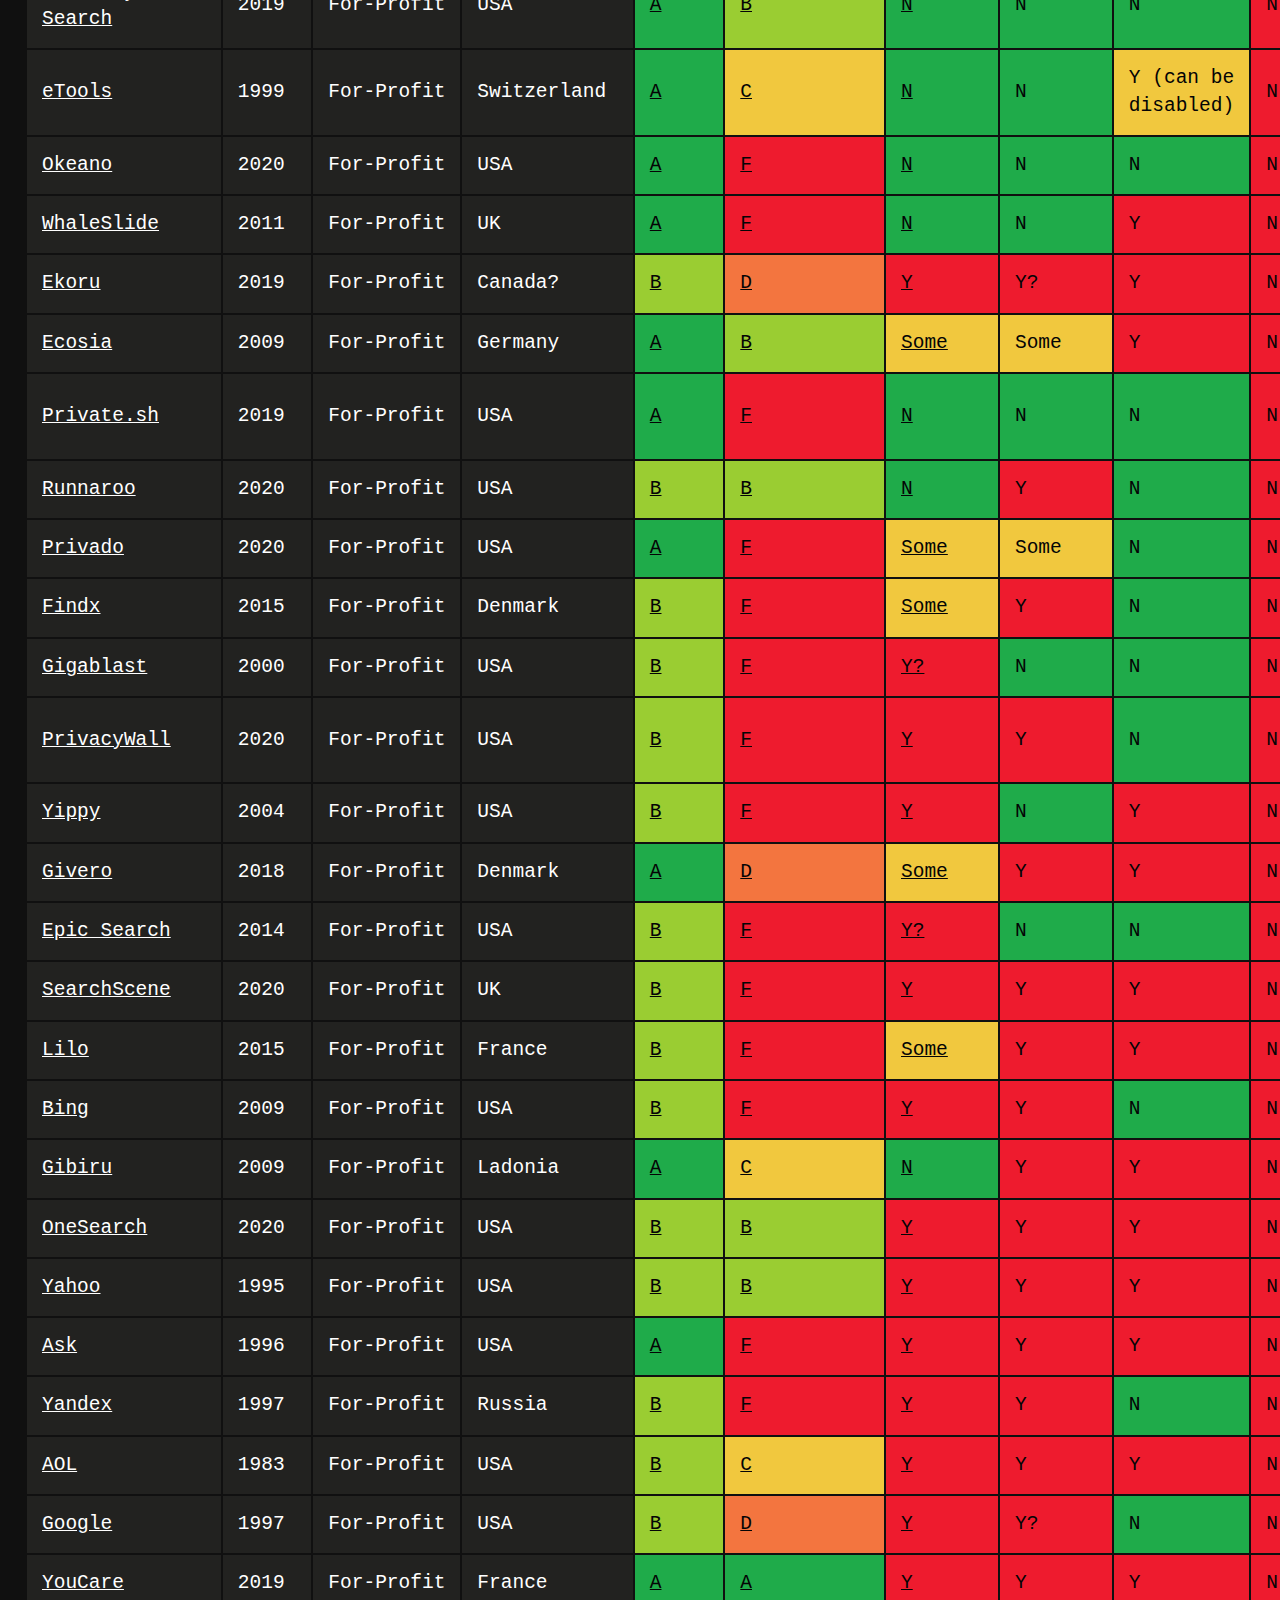
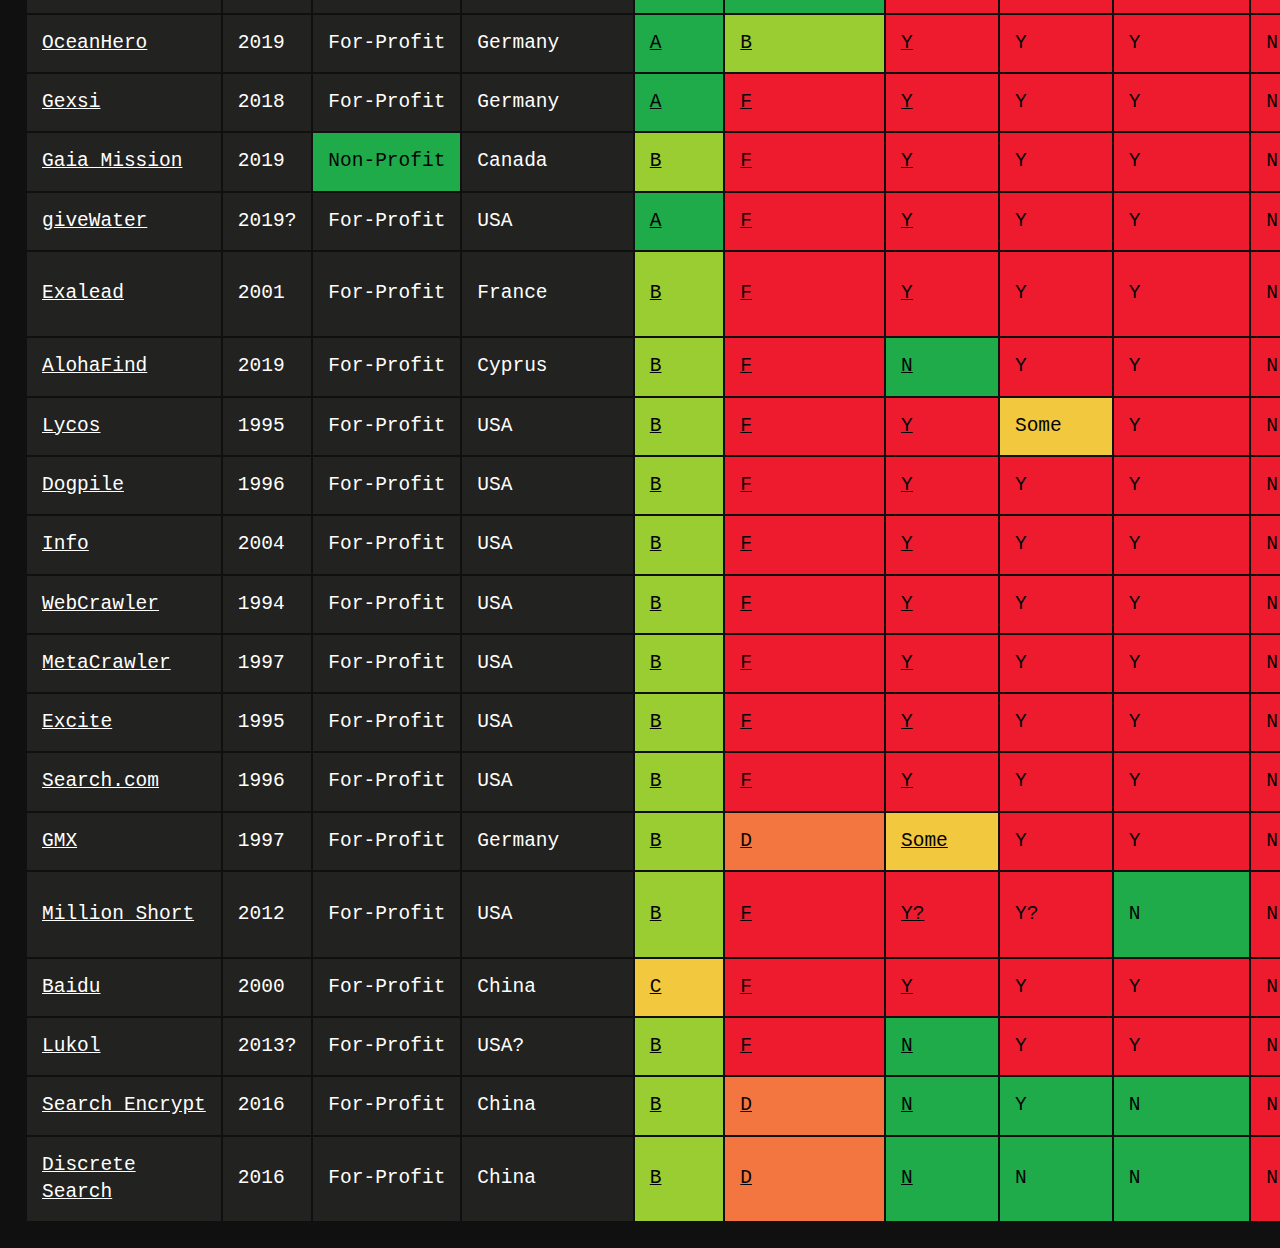
==== commit c511f865: "Add RSS link for convenience" ====
--- a/index.html
+++ b/index.html
@@ -23,7 +23,7 @@
 	</p>
 
 	<p class="header-title">
-		<b>Notice:</b> I'll do my best to keep this page updated but <a href="https://gitlab.com/nitrohorse/search-engines-compare/-/issues" target="_blank" rel="external noopener noreferrer">please file an issue</a>, <a href="https://gitlab.com/nitrohorse/search-engines-compare/-/merge_requests" target="_blank" rel="external noopener noreferrer">submit a merge request</a>, or reach out to me if something needs updating! Also for comparisons between <a href="https://searx.me" target="_blank" rel="external noopener noreferrer">Searx</a> instances, please visit <a href="https://searx.space" target="_blank" rel="external noopener noreferrer">searx.space</a>.
+		<b>Notice:</b> I'll do my best to keep this page updated but <a href="https://gitlab.com/nitrohorse/search-engines-compare/-/issues" target="_blank" rel="external noopener noreferrer">please file an issue</a>, <a href="https://gitlab.com/nitrohorse/search-engines-compare/-/merge_requests" target="_blank" rel="external noopener noreferrer">submit a merge request</a>, or reach out to me if something needs updating! For more comparisons between <a href="https://searx.me" target="_blank" rel="external noopener noreferrer">Searx</a> instances, please visit <a href="https://searx.space" target="_blank" rel="external noopener noreferrer">searx.space</a>. And you can also subscribe to any updates I make via <a href="https://gitlab.com/nitrohorse/search-engines-compare/-/commits/master?format=atom" target="_blank" rel="external noopener noreferrer">RSS</a>.
 	</p>
 
 	<p class="header-title">
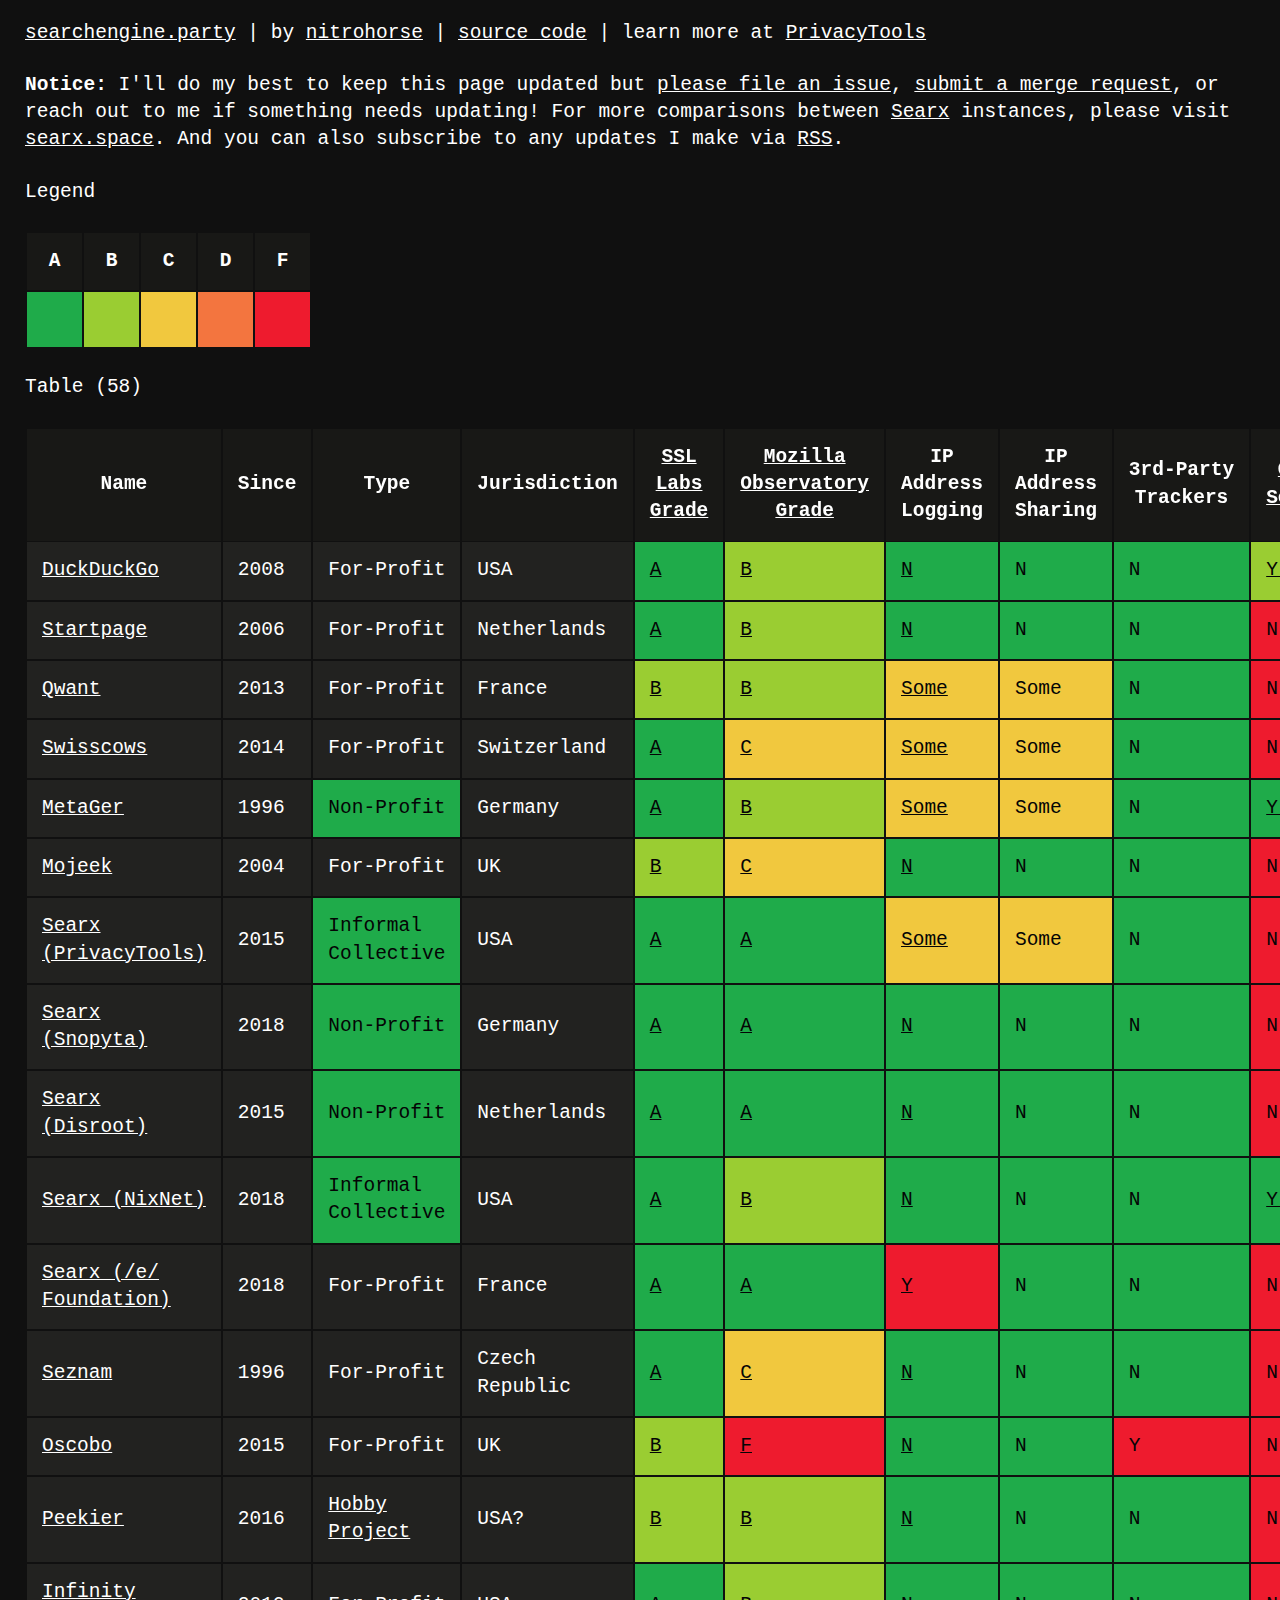
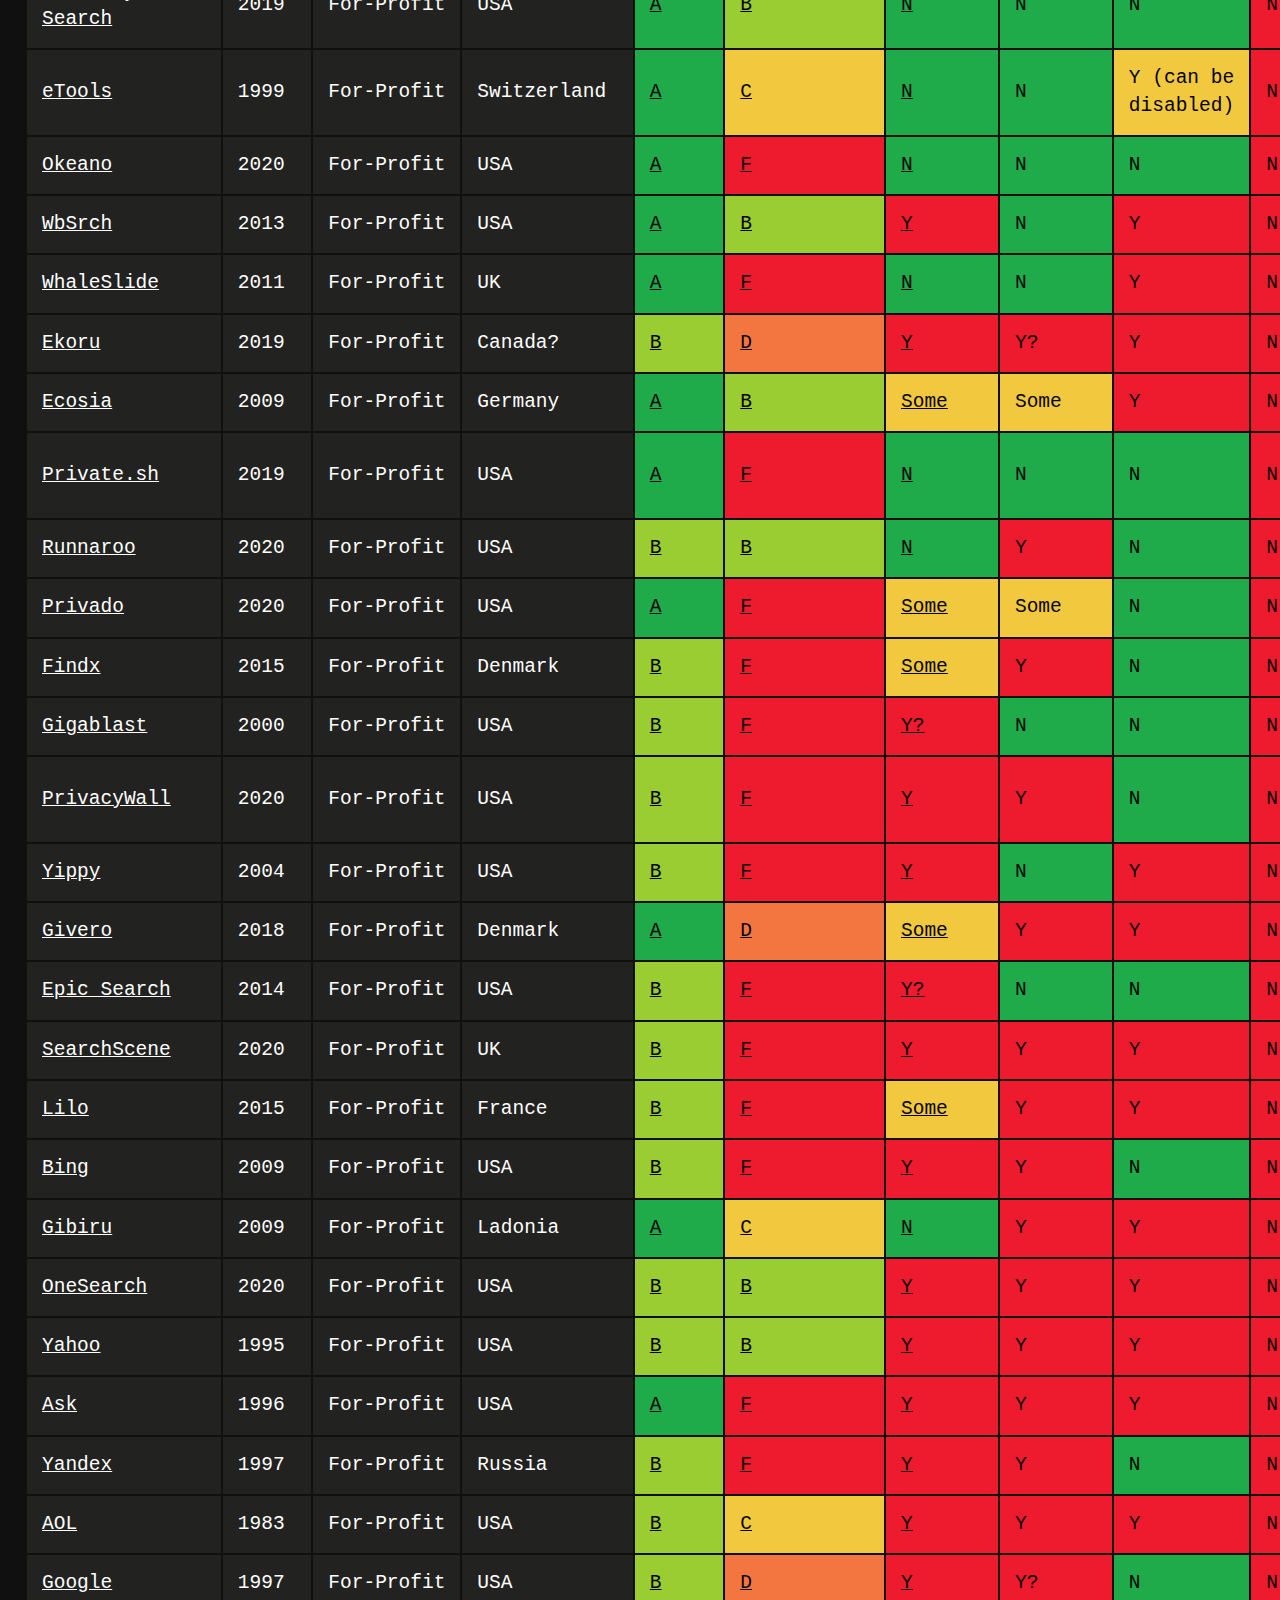
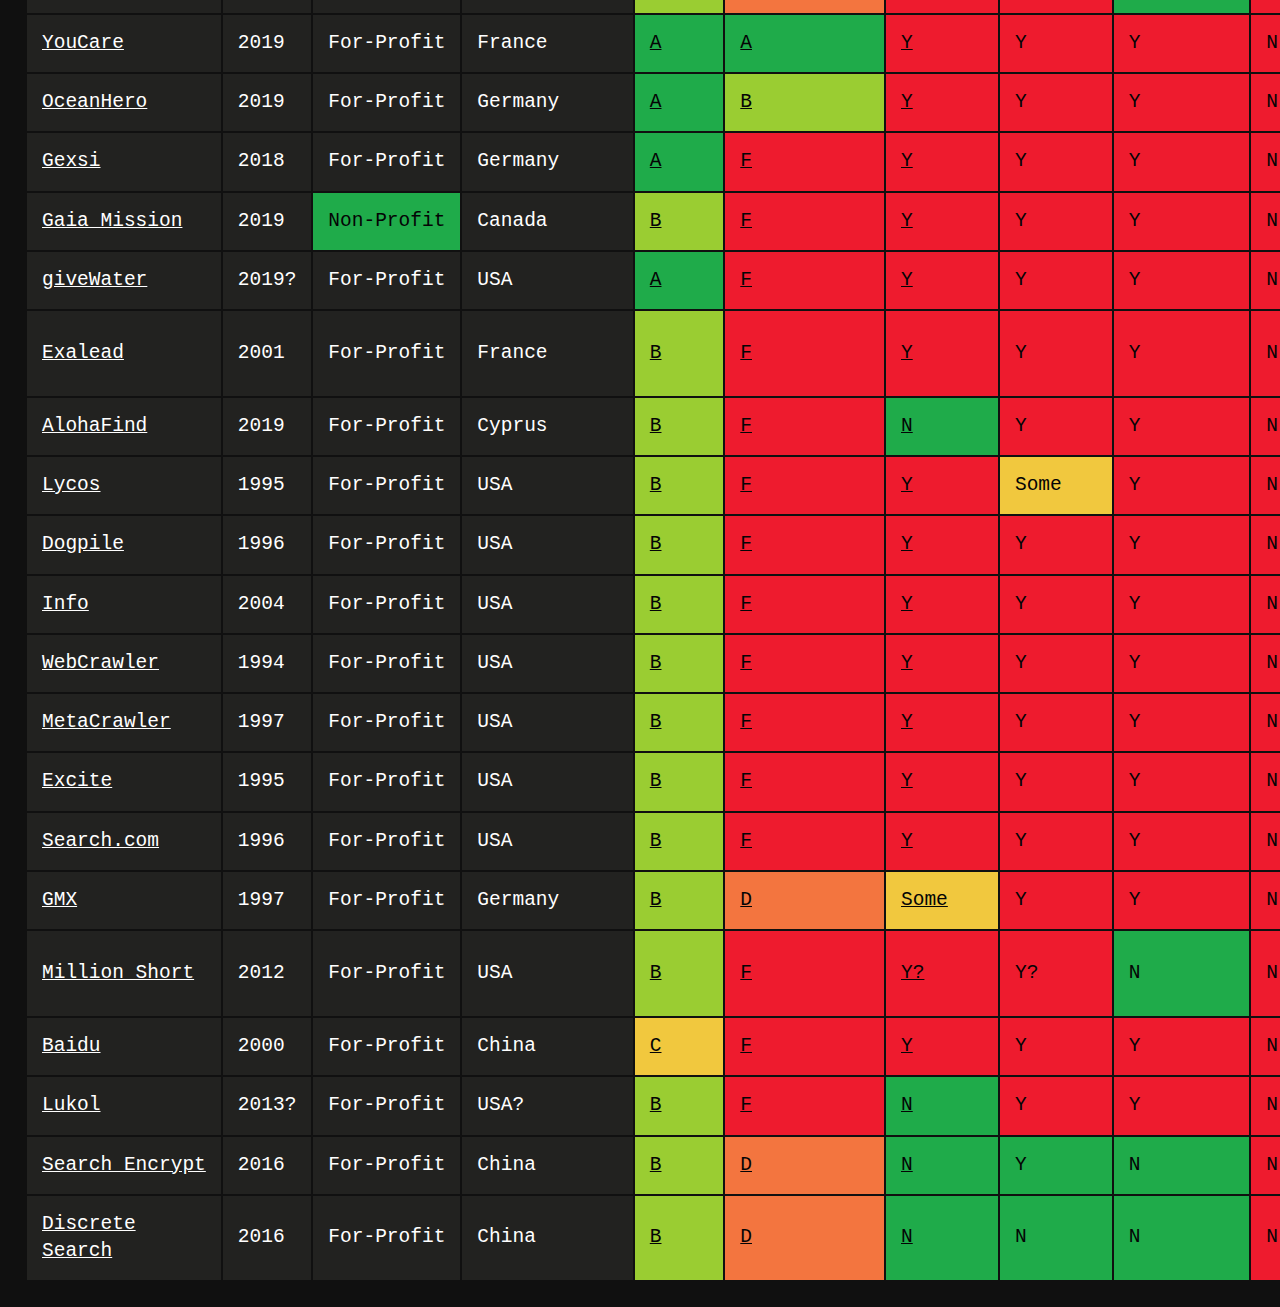
==== commit e7a267c2: "Add WbSrch.com" ====
--- a/index.html
+++ b/index.html
@@ -434,6 +434,27 @@
 				<td id="okeano-clearnet-url">https://okeano.com/search?q=%s</td>
 			</tr>
 			<tr>
+				<td id="wbsrch-name"><a href="https://wbsrch.com/" target="_blank" rel="external noopener noreferrer">WbSrch</a></td>
+				<td id="wbsrch-since">2013</td>
+				<td id="wbsrch-type">For-Profit</td>
+				<td id="wbsrch-jurisdiction">USA</td>
+				<td id="wbsrch-ssllabs" class="a-rating"><a href="https://www.ssllabs.com/ssltest/analyze.html?d=wbsrch.com" target="_blank" rel="external noopener noreferrer" class="text-rating"><div class="a-rating text-rating">A<br /></div></a></td>
+				<td id="wbsrch-observatory" class="b-rating"><a href="https://observatory.mozilla.org/analyze/wbsrch.com" target="_blank" rel="external noopener noreferrer" class="text-rating"><div class="b-rating text-rating">B<br /></div></a></td>
+				<td id="wbsrch-ip-logging" class="f-rating"><a href="https://wbsrch.com/privacy/" target="_blank" rel="external noopener noreferrer" class="text-rating"><div class="f-rating text-rating">Y<br /></div></a></td>
+				<td id="wbsrch-ip-sharing" class="a-rating text-rating">N</td>
+				<td id="wbsrch-3rd-party-trackers" class="f-rating text-rating">Y</td>
+				<td id="wbsrch-onion-service" class="f-rating text-rating">N</td>
+				<td id="wbsrch-post-request" class="f-rating text-rating">N</td>
+				<td id="wbsrch-dnssec" class="f-rating"><a href="https://en.internet.nl/site/wbsrch.com" target="_blank" rel="external noopener noreferrer" class="text-rating"><div class="f-rating text-rating">N<br /></div></a></td>
+				<td id="wbsrch-ipv6" class="f-rating"><a href="https://en.internet.nl/site/wbsrch.com" target="_blank" rel="external noopener noreferrer" class="text-rating"><div class="f-rating text-rating">N<br /></div></a></td>
+				<td id="wbsrch-hsts" class="a-rating"><a href="https://en.internet.nl/site/wbsrch.com" target="_blank" rel="external noopener noreferrer" class="text-rating"><div class="a-rating text-rating">Y<br /></div></a></td>
+				<td id="wbsrch-disabled-js" class="a-rating text-rating">Y</td>
+				<td id="wbsrch-onion-captchas" class="a-rating text-rating">N</td>
+				<td id="wbsrch-filters-adult-content" class="c-rating text-rating">Some</td>
+				<td id="wbsrch-proxy-service" class="f-rating text-rating">N</td>
+				<td id="wbsrch-clearnet-url">https://wbsrch.com/search/?q=%s</td>
+			</tr>
+			<tr>
 				<td id="whaleslide-name"><a href="https://whaleslide.com" target="_blank" rel="external noopener noreferrer">WhaleSlide</a></td>
 				<td id="whaleslide-since">2011</td>
 				<td id="whaleslide-type">For-Profit</td>
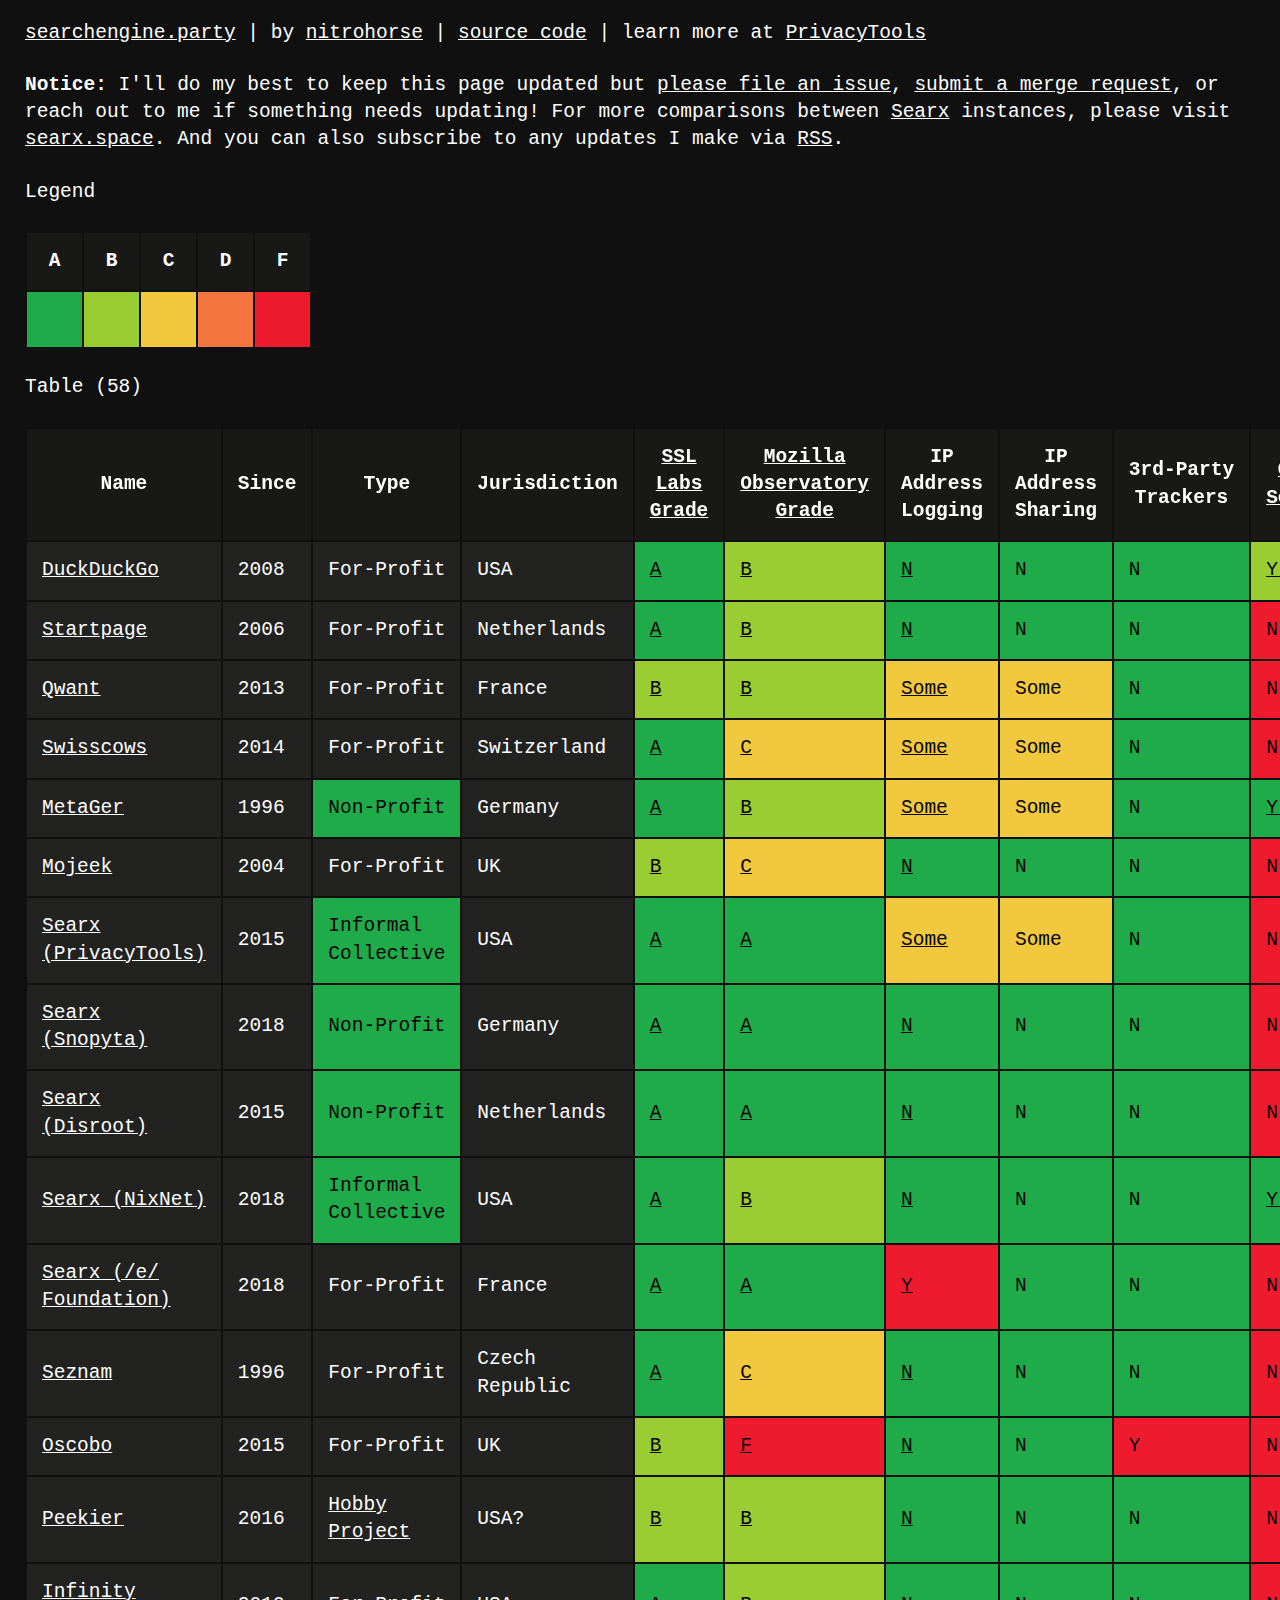
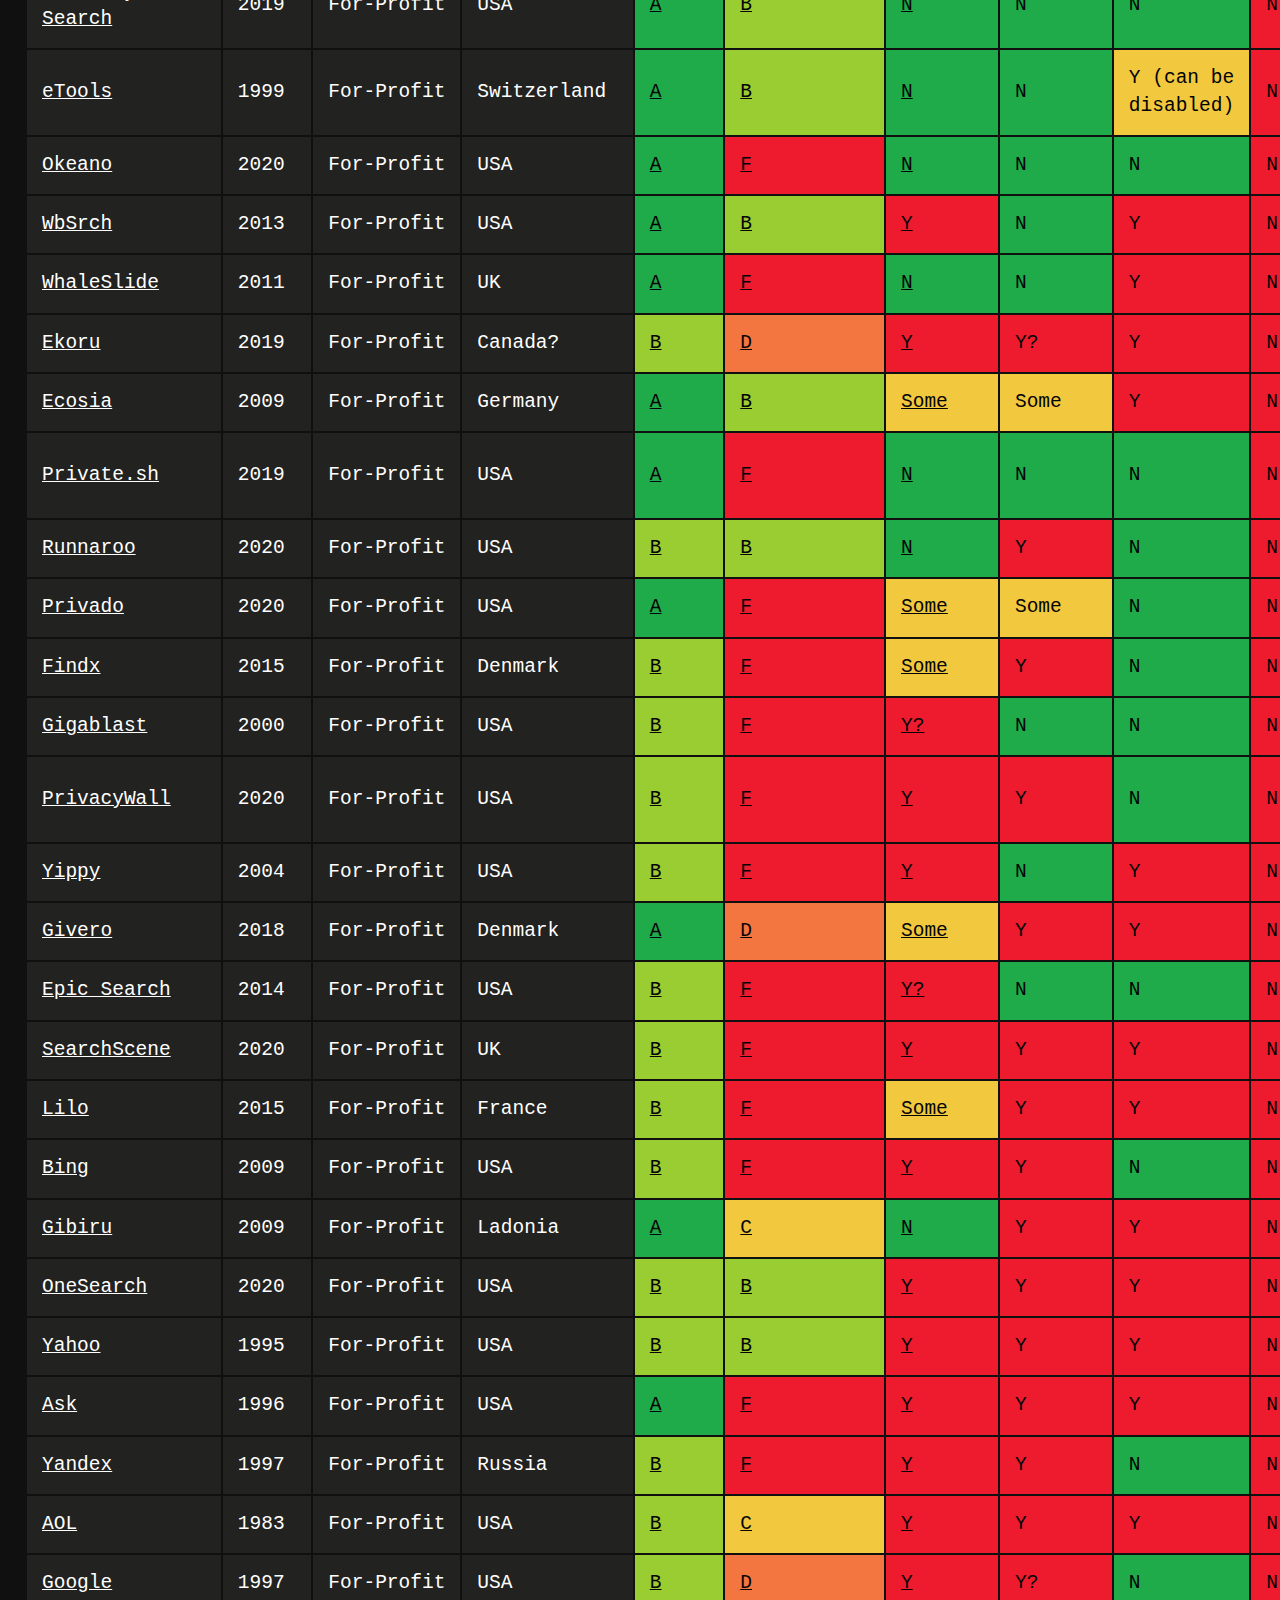
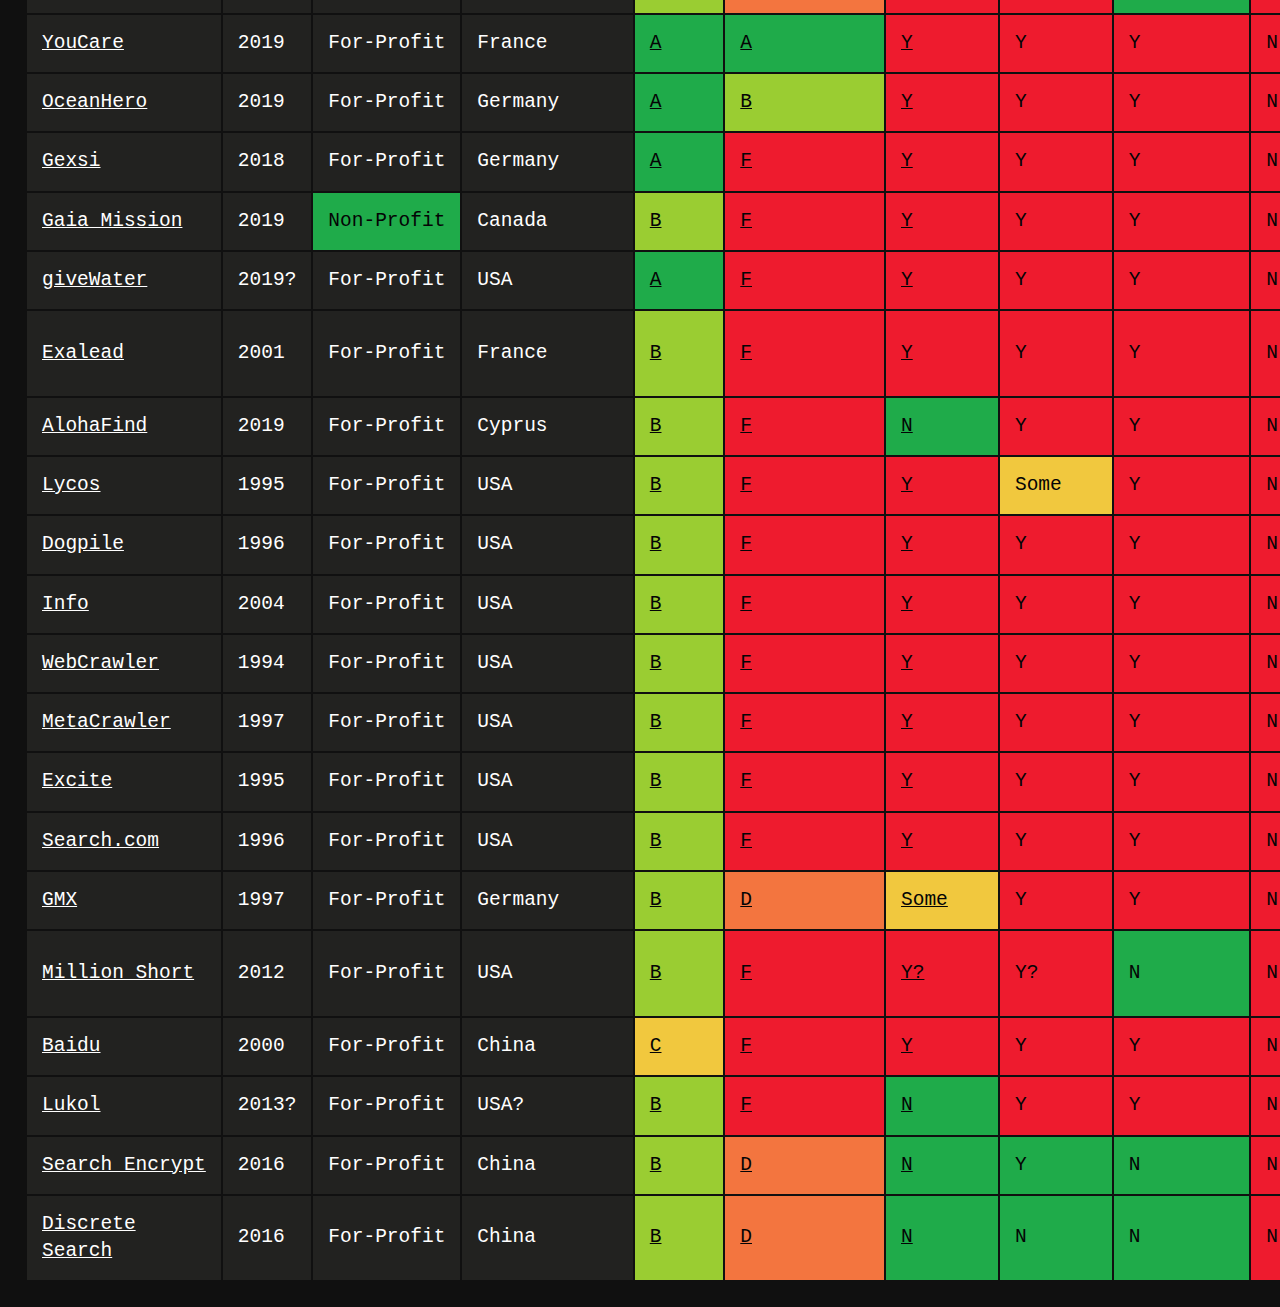
==== commit e510e7f0: "Update eTools" ====
--- a/index.html
+++ b/index.html
@@ -397,7 +397,7 @@
 				<td id="etools-type">For-Profit</td>
 				<td id="etools-jurisdiction">Switzerland</td>
 				<td id="etools-ssllabs" class="a-rating"><a href="https://www.ssllabs.com/ssltest/analyze.html?d=www.etools.ch" target="_blank" rel="external noopener noreferrer" class="text-rating"><div class="a-rating text-rating">A<br /></div></a></td>
-				<td id="etools-observatory" class="c-rating"><a href="https://observatory.mozilla.org/analyze/www.etools.ch" target="_blank" rel="external noopener noreferrer" class="text-rating"><div class="c-rating text-rating">C<br /></div></a></td>
+				<td id="etools-observatory" class="b-rating"><a href="https://observatory.mozilla.org/analyze/www.etools.ch" target="_blank" rel="external noopener noreferrer" class="text-rating"><div class="b-rating text-rating">B<br /></div></a></td>
 				<td id="etools-ip-logging" class="a-rating"><a href="https://www.etools.ch/privacy.do" target="_blank" rel="external noopener noreferrer" class="text-rating"><div class="a-rating text-rating">N<br /></div></a></td>
 				<td id="etools-ip-sharing" class="a-rating text-rating">N</td>
 				<td id="etools-3rd-party-trackers" class="c-rating text-rating">Y (can be disabled)</td>
@@ -407,7 +407,7 @@
 				<td id="etools-ipv6" class="f-rating"><a href="https://en.internet.nl/site/www.etools.ch" target="_blank" rel="external noopener noreferrer" class="text-rating"><div class="f-rating text-rating">N<br /></div></a></td>
 				<td id="etools-hsts" class="a-rating"><a href="https://en.internet.nl/site/www.etools.ch" target="_blank" rel="external noopener noreferrer" class="text-rating"><div class="a-rating text-rating">Y<br /></div></a></td>
 				<td id="etools-disabled-js" class="a-rating text-rating">Y</td>
-				<td id="etools-onion-captchas" class="f-rating text-rating">Y</td>
+				<td id="etools-onion-captchas" class="c-rating text-rating">Sometimes</td>
 				<td id="etools-filters-adult-content" class="a-rating text-rating">N</td>
 				<td id="etools-proxy-service" class="f-rating text-rating">N</td>
 				<td id="etools-clearnet-url">https://www.etools.ch/searchSubmit.do?query=%s</td>
